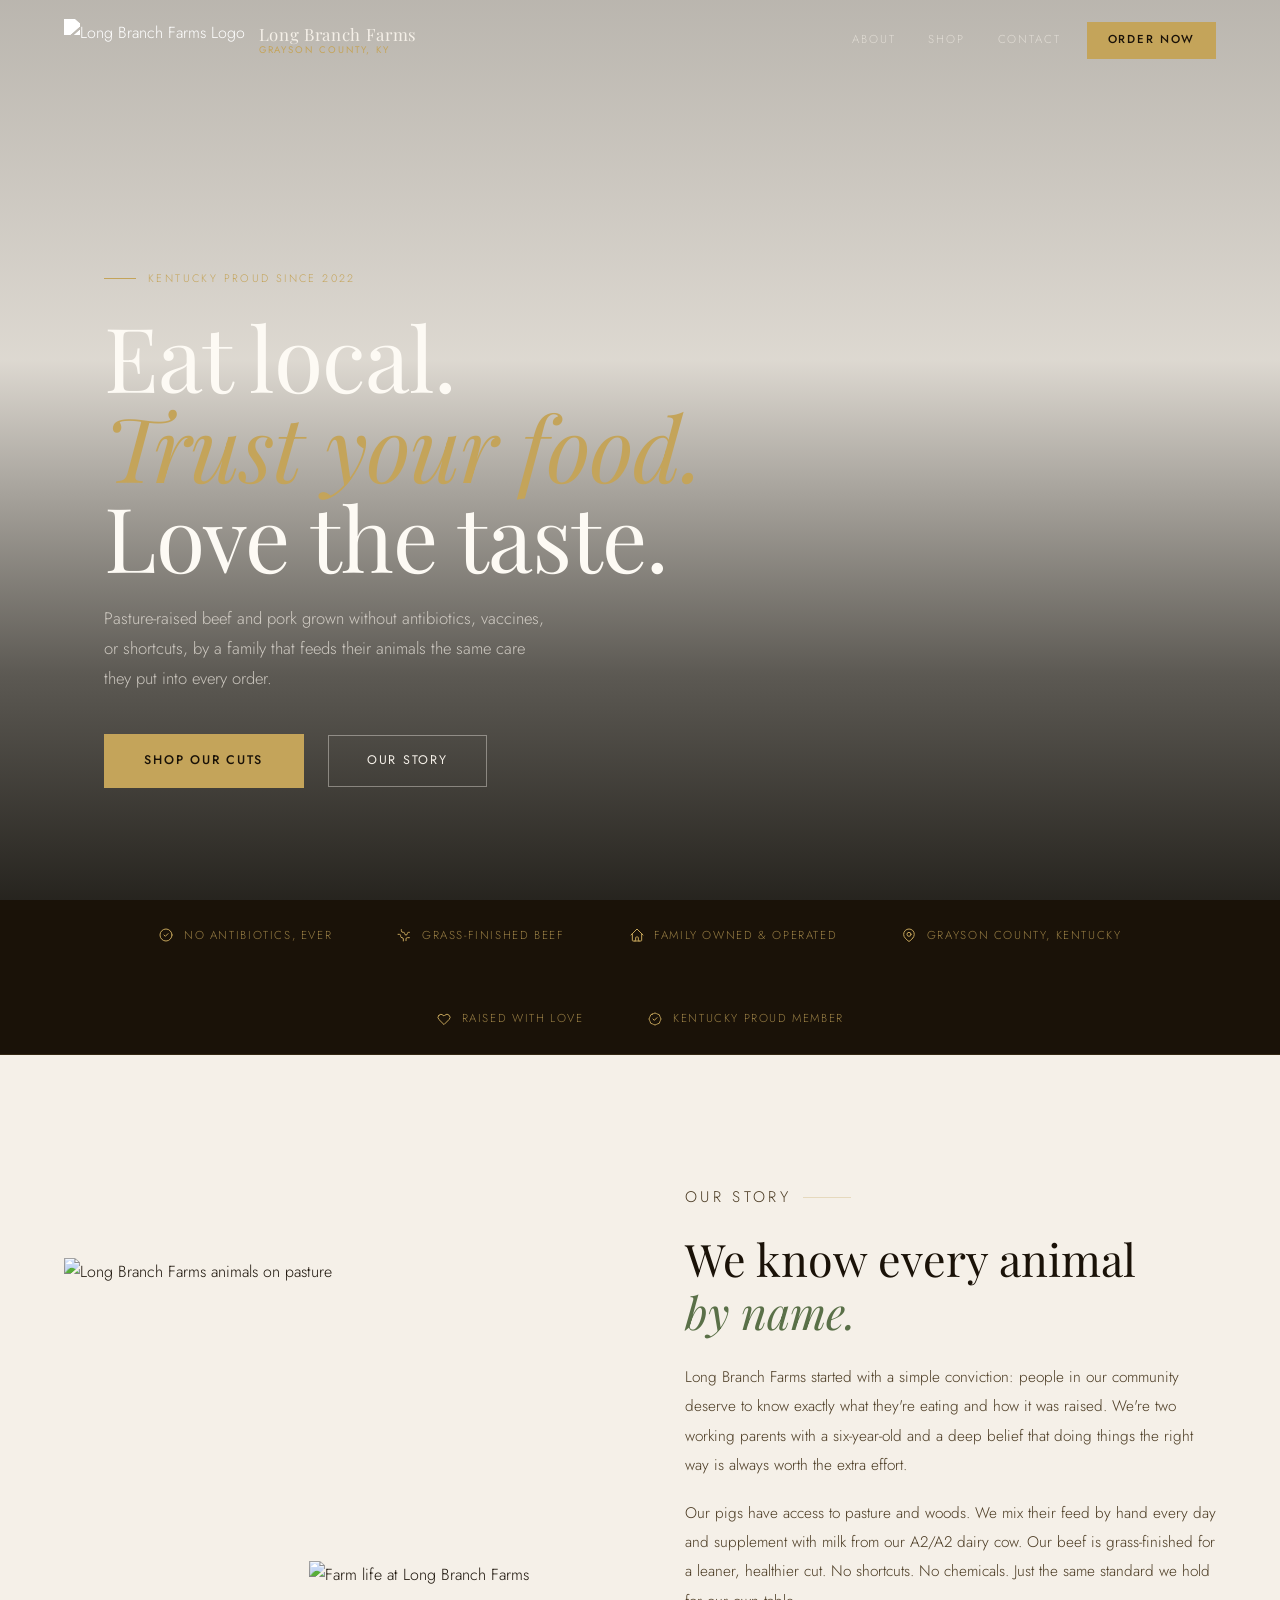
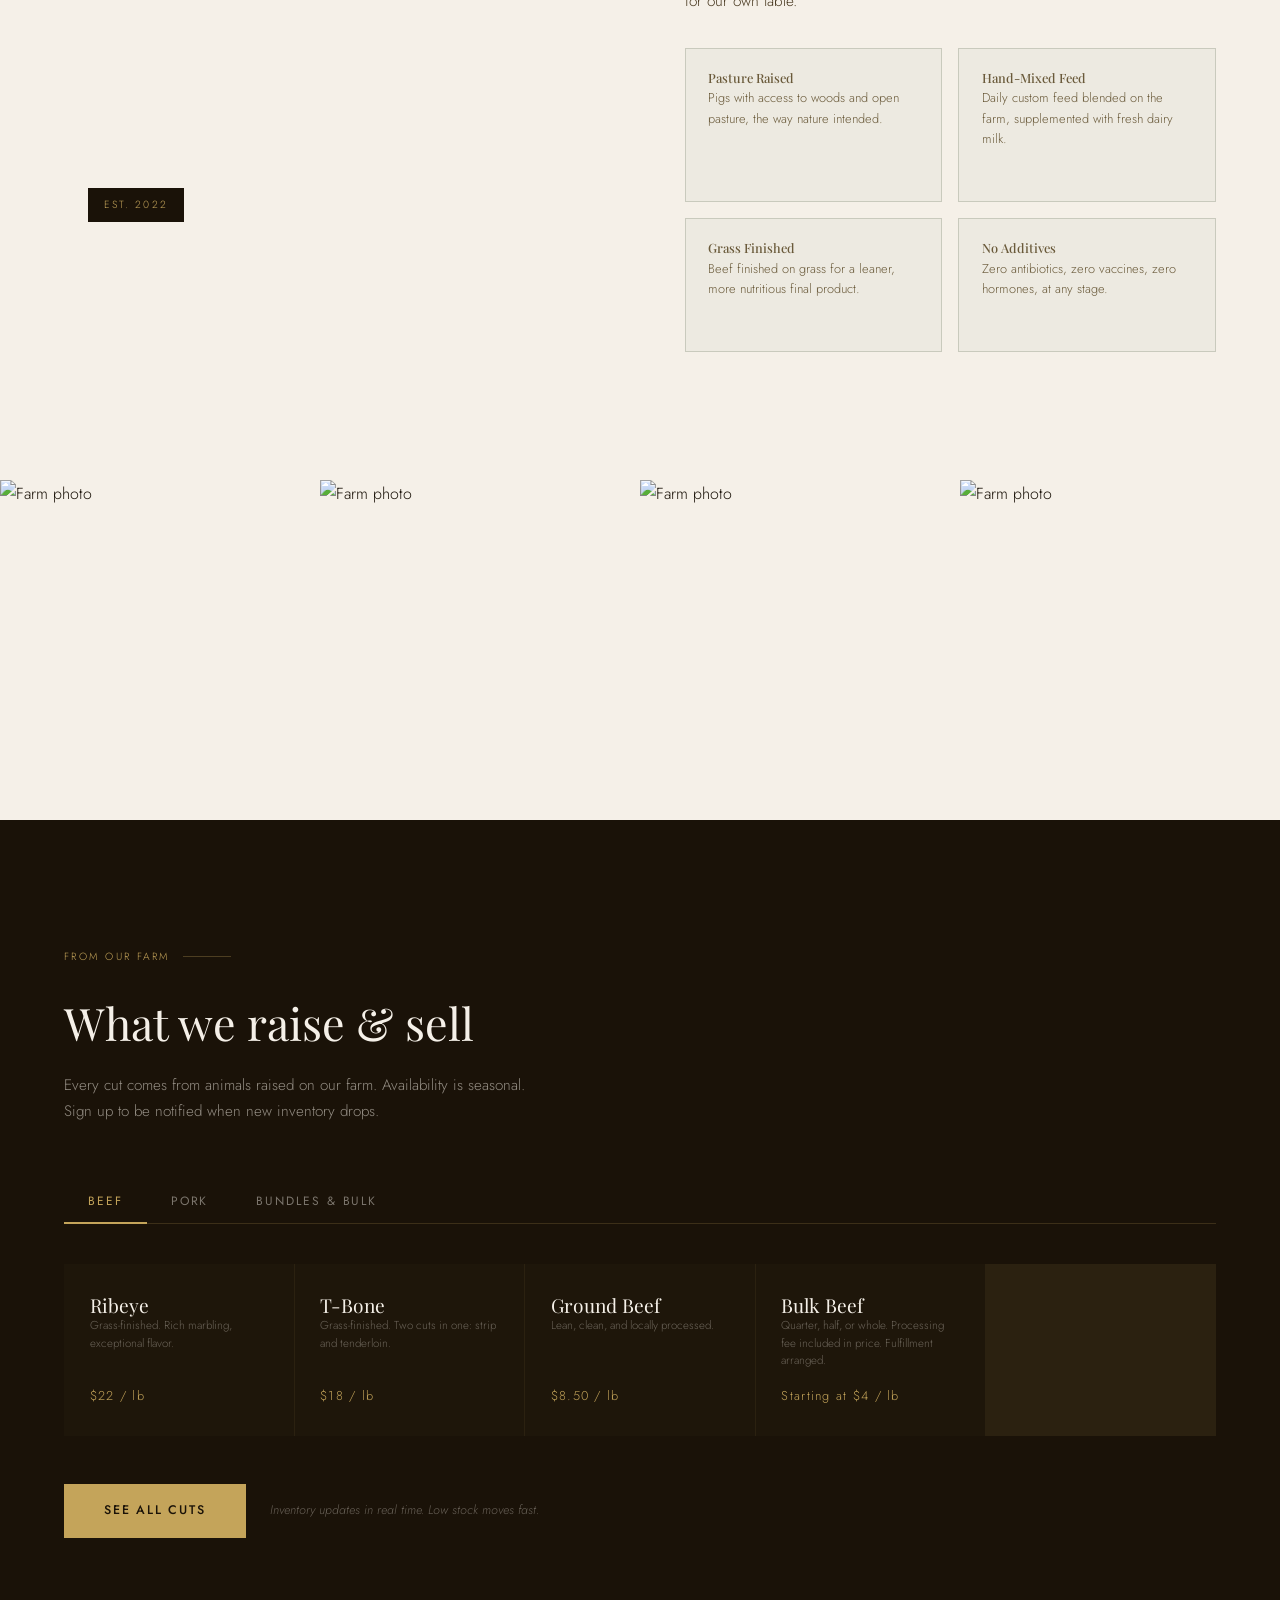
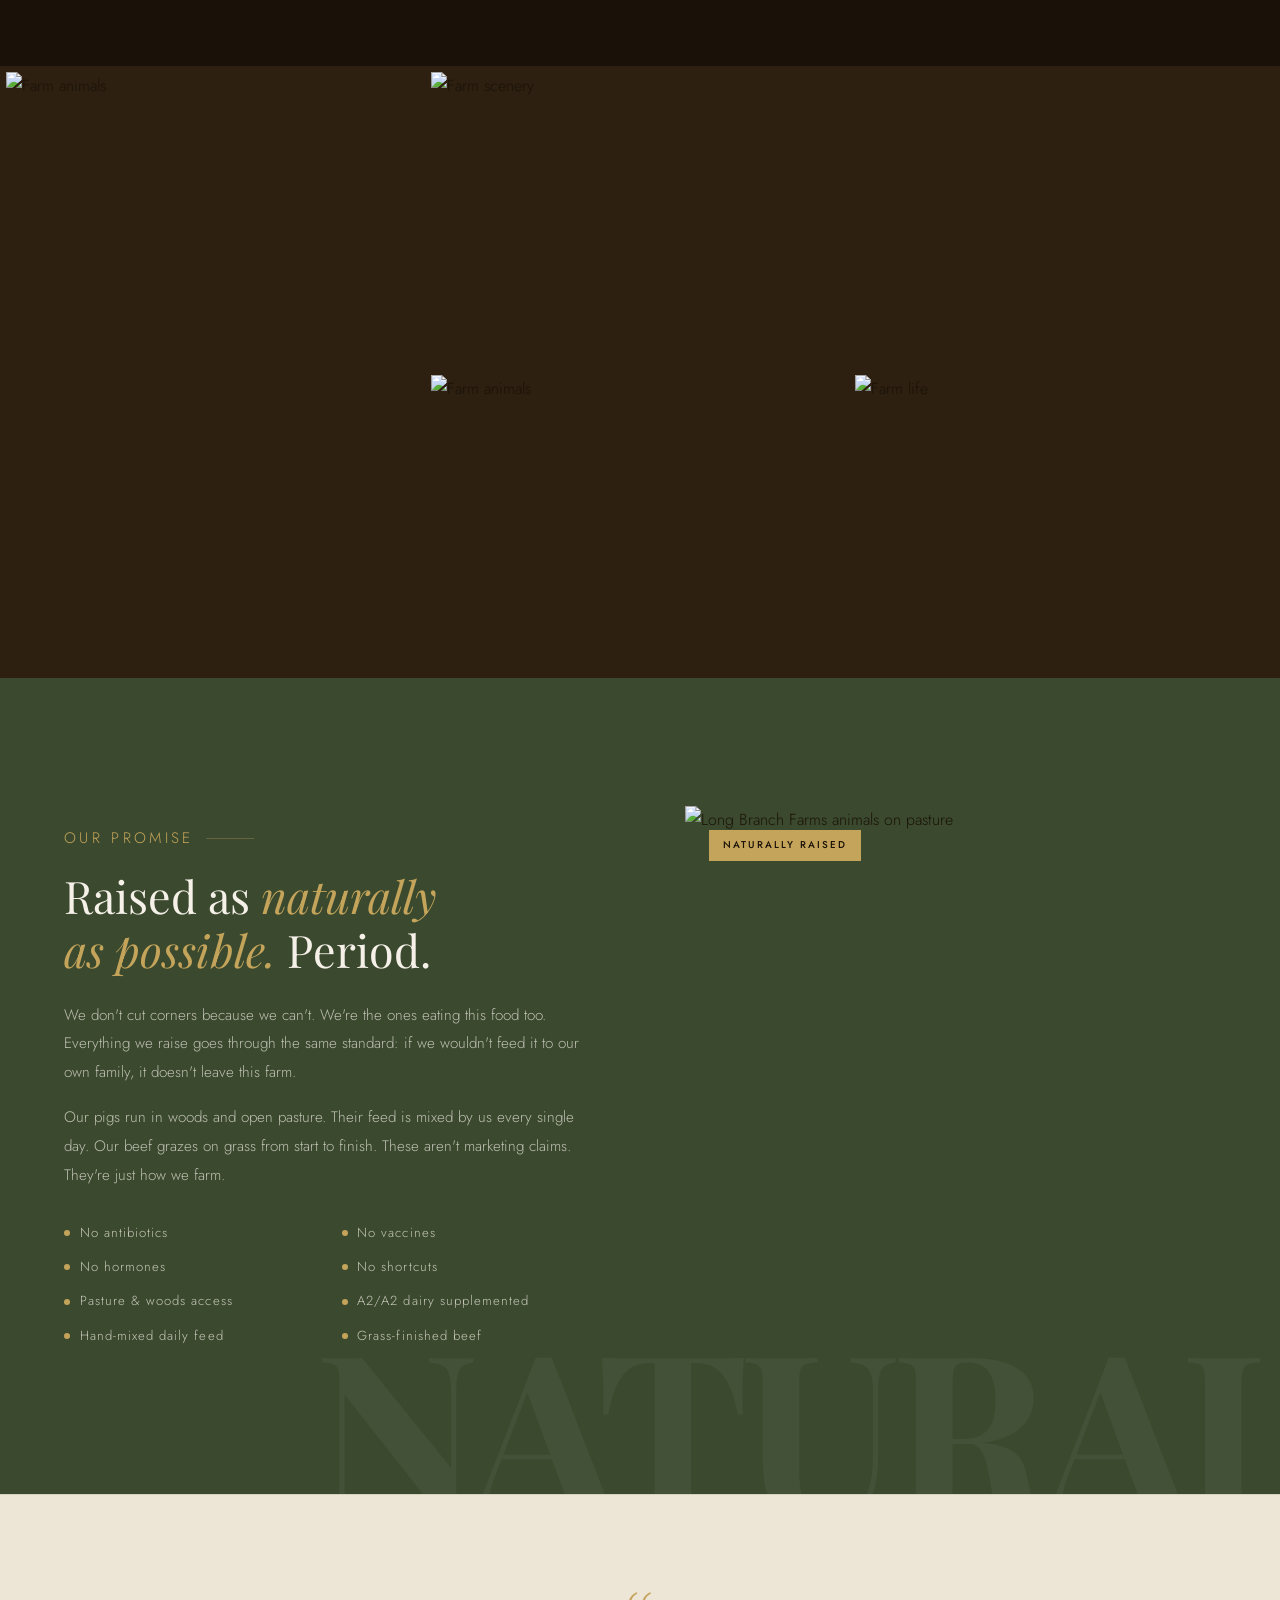
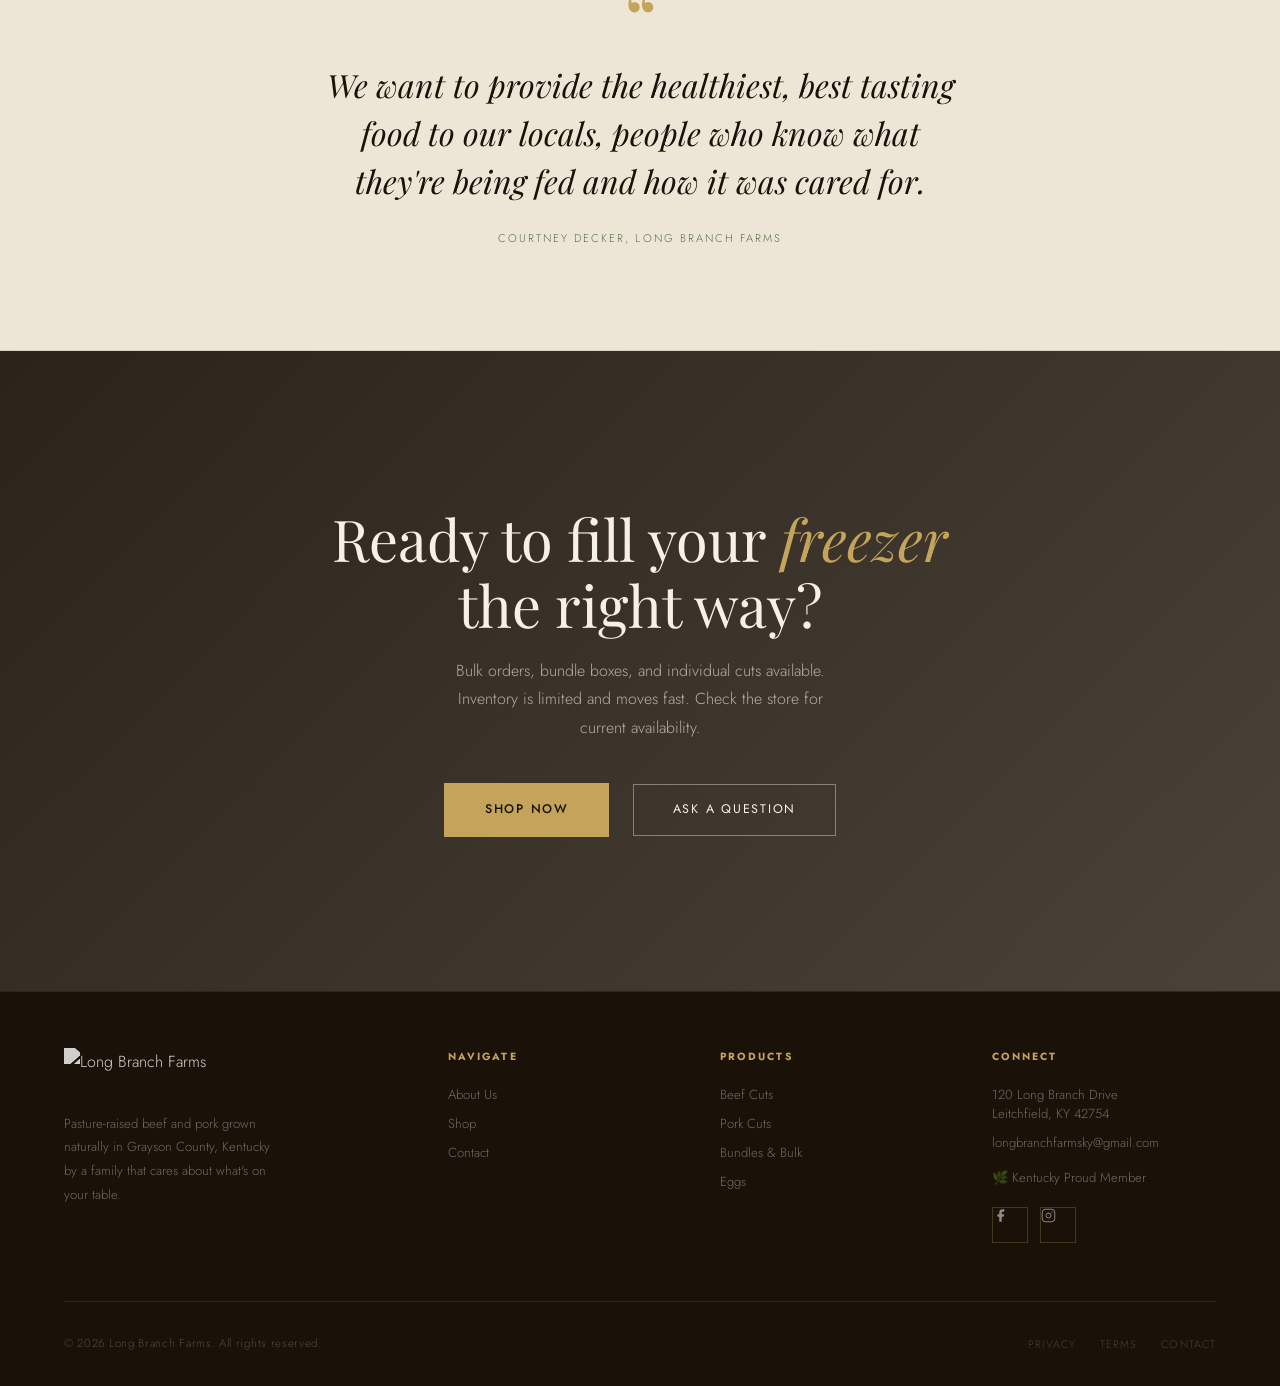
==== index.html @ de1577dc "Merge U3: mobile navigation drawer" ====
<!DOCTYPE html>
<html lang="en">
<head>
  <meta charset="UTF-8" />
  <meta name="viewport" content="width=device-width, initial-scale=1.0" />
  <meta name="description" content="Long Branch Farms: Pasture-raised beef and pork grown naturally in Grayson County, Kentucky. No antibiotics. No vaccines. Just real food from people who care." />
  <title>Long Branch Farms | Grayson County, KY</title>

  <link rel="preconnect" href="https://fonts.googleapis.com" />
  <link rel="preconnect" href="https://fonts.gstatic.com" crossorigin />
  <link href="https://fonts.googleapis.com/css2?family=Playfair+Display:ital,wght@0,400;0,500;0,700;1,400;1,500&family=Jost:wght@300;400;500&display=swap" rel="stylesheet" />

  <link rel="stylesheet" href="styles.css" />

  <link rel="canonical" href="https://www.longbranch-farms.com/" />
  <meta name="robots" content="index, follow, max-image-preview:large, max-snippet:-1" />
  <meta name="theme-color" content="#1a1208" />

  <!-- Icons -->
  <link rel="icon" href="/favicon.ico" sizes="any" />
  <link rel="icon" type="image/png" sizes="32x32" href="/favicon-32x32.png" />
  <link rel="icon" type="image/png" sizes="16x16" href="/favicon-16x16.png" />
  <link rel="apple-touch-icon" sizes="180x180" href="/apple-touch-icon.png" />
  <link rel="manifest" href="/site.webmanifest" />

  <!-- Open Graph -->
  <meta property="og:type" content="website" />
  <meta property="og:site_name" content="Long Branch Farms" />
  <meta property="og:locale" content="en_US" />
  <meta property="og:title" content="Long Branch Farms | Grayson County, KY" />
  <meta property="og:description" content="Long Branch Farms: Pasture-raised beef and pork grown naturally in Grayson County, Kentucky. No antibiotics. No vaccines. Just real food from people who care." />
  <meta property="og:url" content="https://www.longbranch-farms.com/" />
  <meta property="og:image" content="https://www.longbranch-farms.com/images/social-card.jpg" />
  <meta property="og:image:type" content="image/jpeg" />
  <meta property="og:image:width" content="1200" />
  <meta property="og:image:height" content="630" />
  <meta property="og:image:alt" content="The Long Branch Farms logo over cattle, pigs and sheep grazing on Kentucky pasture" />

  <!-- Twitter -->
  <meta name="twitter:card" content="summary_large_image" />
  <meta name="twitter:title" content="Long Branch Farms | Grayson County, KY" />
  <meta name="twitter:description" content="Long Branch Farms: Pasture-raised beef and pork grown naturally in Grayson County, Kentucky. No antibiotics. No vaccines. Just real food from people who care." />
  <meta name="twitter:image" content="https://www.longbranch-farms.com/images/social-card.jpg" />
  <meta name="twitter:image:alt" content="The Long Branch Farms logo over cattle, pigs and sheep grazing on Kentucky pasture" />

  <script type="application/ld+json">
  {
    "@context": "https://schema.org",
    "@type": ["LocalBusiness", "Farm"],
    "@id": "https://www.longbranch-farms.com/#business",
    "name": "Long Branch Farms",
    "description": "Pasture-raised beef and pork grown naturally in Grayson County, Kentucky. No antibiotics. No vaccines.",
    "url": "https://www.longbranch-farms.com/",
    "logo": "https://www.longbranch-farms.com/images/LBF-logo-transparent.png",
    "image": "https://www.longbranch-farms.com/images/social-card.jpg",
    "telephone": "+1-270-230-2339",
    "email": "longbranchfarmsky@gmail.com",
    "foundingDate": "2022",
    "numberOfEmployees": {
      "@type": "QuantitativeValue",
      "value": 2
    },
    "address": {
      "@type": "PostalAddress",
      "streetAddress": "120 Long Branch Drive",
      "addressLocality": "Leitchfield",
      "addressRegion": "KY",
      "postalCode": "42754",
      "addressCountry": "US"
    },
    "areaServed": "Western Central Kentucky",
    "sameAs": [
      "https://www.facebook.com/profile.php?id=61573708114780",
      "https://www.kyproud.com/members/long-branch-farms"
    ],
    "hasOfferCatalog": {
      "@type": "OfferCatalog",
      "name": "Long Branch Farms price list",
      "itemListElement": [
        {
          "@type": "OfferCatalog",
          "name": "Beef",
          "itemListElement": [
            {
              "@type": "Offer",
              "itemOffered": { "@type": "Product", "name": "Ribeye" },
              "priceCurrency": "USD",
              "priceSpecification": {
                "@type": "UnitPriceSpecification",
                "price": 22,
                "priceCurrency": "USD",
                "referenceQuantity": { "@type": "QuantitativeValue", "value": 1, "unitCode": "LBR", "unitText": "lb" }
              }
            },
            {
              "@type": "Offer",
              "itemOffered": { "@type": "Product", "name": "T-Bone" },
              "priceCurrency": "USD",
              "priceSpecification": {
                "@type": "UnitPriceSpecification",
                "price": 18,
                "priceCurrency": "USD",
                "referenceQuantity": { "@type": "QuantitativeValue", "value": 1, "unitCode": "LBR", "unitText": "lb" }
              }
            },
            {
              "@type": "Offer",
              "itemOffered": { "@type": "Product", "name": "Ground Beef" },
              "priceCurrency": "USD",
              "priceSpecification": {
                "@type": "UnitPriceSpecification",
                "price": 8.5,
                "priceCurrency": "USD",
                "referenceQuantity": { "@type": "QuantitativeValue", "value": 1, "unitCode": "LBR", "unitText": "lb" }
              }
            },
            {
              "@type": "Offer",
              "itemOffered": { "@type": "Product", "name": "Bulk Beef" },
              "priceCurrency": "USD",
              "priceSpecification": {
                "@type": "UnitPriceSpecification",
                "price": 4,
                "minPrice": 4,
                "priceCurrency": "USD",
                "referenceQuantity": { "@type": "QuantitativeValue", "value": 1, "unitCode": "LBR", "unitText": "lb" }
              }
            }
          ]
        },
        {
          "@type": "OfferCatalog",
          "name": "Pork",
          "itemListElement": [
            {
              "@type": "Offer",
              "itemOffered": { "@type": "Product", "name": "Bacon" },
              "priceCurrency": "USD",
              "priceSpecification": {
                "@type": "UnitPriceSpecification",
                "price": 8,
                "priceCurrency": "USD",
                "referenceQuantity": { "@type": "QuantitativeValue", "value": 1, "unitCode": "LBR", "unitText": "lb" }
              }
            },
            {
              "@type": "Offer",
              "itemOffered": { "@type": "Product", "name": "Boston Butt" },
              "priceCurrency": "USD",
              "priceSpecification": {
                "@type": "UnitPriceSpecification",
                "price": 8.5,
                "priceCurrency": "USD",
                "referenceQuantity": { "@type": "QuantitativeValue", "value": 1, "unitCode": "LBR", "unitText": "lb" }
              }
            },
            {
              "@type": "Offer",
              "itemOffered": { "@type": "Product", "name": "Pork Chops" },
              "priceCurrency": "USD",
              "priceSpecification": {
                "@type": "UnitPriceSpecification",
                "price": 8.5,
                "priceCurrency": "USD",
                "referenceQuantity": { "@type": "QuantitativeValue", "value": 1, "unitCode": "LBR", "unitText": "lb" }
              }
            },
            {
              "@type": "Offer",
              "itemOffered": { "@type": "Product", "name": "Breakfast Sausage" },
              "priceCurrency": "USD",
              "priceSpecification": {
                "@type": "UnitPriceSpecification",
                "price": 6,
                "priceCurrency": "USD",
                "referenceQuantity": { "@type": "QuantitativeValue", "value": 1, "unitCode": "LBR", "unitText": "lb" }
              }
            },
            {
              "@type": "Offer",
              "itemOffered": { "@type": "Product", "name": "Ribs" },
              "priceCurrency": "USD",
              "priceSpecification": {
                "@type": "UnitPriceSpecification",
                "price": 8,
                "priceCurrency": "USD",
                "referenceQuantity": { "@type": "QuantitativeValue", "value": 1, "unitCode": "LBR", "unitText": "lb" }
              }
            },
            {
              "@type": "Offer",
              "itemOffered": { "@type": "Product", "name": "Ham Steak" },
              "priceCurrency": "USD",
              "priceSpecification": {
                "@type": "UnitPriceSpecification",
                "price": 8,
                "priceCurrency": "USD",
                "referenceQuantity": { "@type": "QuantitativeValue", "value": 1, "unitCode": "LBR", "unitText": "lb" }
              }
            },
            {
              "@type": "Offer",
              "itemOffered": { "@type": "Product", "name": "Shoulder Steak" },
              "priceCurrency": "USD",
              "priceSpecification": {
                "@type": "UnitPriceSpecification",
                "price": 8,
                "priceCurrency": "USD",
                "referenceQuantity": { "@type": "QuantitativeValue", "value": 1, "unitCode": "LBR", "unitText": "lb" }
              }
            },
            {
              "@type": "Offer",
              "itemOffered": { "@type": "Product", "name": "Tenderloin" },
              "priceCurrency": "USD",
              "priceSpecification": {
                "@type": "UnitPriceSpecification",
                "price": 9,
                "priceCurrency": "USD",
                "referenceQuantity": { "@type": "QuantitativeValue", "value": 1, "unitCode": "LBR", "unitText": "lb" }
              }
            },
            {
              "@type": "Offer",
              "itemOffered": { "@type": "Product", "name": "Lard" },
              "priceCurrency": "USD",
              "priceSpecification": {
                "@type": "UnitPriceSpecification",
                "price": 3,
                "priceCurrency": "USD",
                "referenceQuantity": { "@type": "QuantitativeValue", "value": 1, "unitCode": "LBR", "unitText": "lb" }
              }
            }
          ]
        },
        {
          "@type": "OfferCatalog",
          "name": "Bundles and eggs",
          "itemListElement": [
            {
              "@type": "Offer",
              "itemOffered": { "@type": "Product", "name": "Bulk Pork" },
              "priceCurrency": "USD",
              "priceSpecification": {
                "@type": "UnitPriceSpecification",
                "price": 4,
                "priceCurrency": "USD",
                "referenceQuantity": { "@type": "QuantitativeValue", "value": 1, "unitCode": "LBR", "unitText": "lb" }
              }
            },
            {
              "@type": "Offer",
              "itemOffered": { "@type": "Product", "name": "Pork Bundle Box (10 lbs)" },
              "price": 80,
              "priceCurrency": "USD"
            },
            {
              "@type": "Offer",
              "itemOffered": { "@type": "Product", "name": "Breakfast Bundle Box" },
              "price": 35,
              "priceCurrency": "USD"
            },
            {
              "@type": "Offer",
              "itemOffered": { "@type": "Product", "name": "Eggs" },
              "priceCurrency": "USD",
              "priceSpecification": {
                "@type": "UnitPriceSpecification",
                "price": 3,
                "priceCurrency": "USD",
                "referenceQuantity": { "@type": "QuantitativeValue", "value": 1, "unitCode": "DZN", "unitText": "dozen" }
              }
            }
          ]
        }
      ]
    }
  }
  </script>
</head>

<body>


  <!-- Header -->
  <header id="site-header">
    <a href="#hero" class="logo-wrap">
      <img src="images/LBF-logo-transparent.png" alt="Long Branch Farms Logo" />
      <span class="logo-name">
        Long Branch Farms
        <small>Grayson County, KY</small>
      </span>
    </a>
    <nav>
      <a href="about.html">About</a>
      <a href="#products">Shop</a>
      <a href="contact.html">Contact</a>
      <a href="#products" class="nav-cta">Order Now</a>
    </nav>
    <button class="nav-toggle" id="navToggle" type="button" aria-label="Open menu" aria-expanded="false" aria-controls="navDrawer">
      <svg viewBox="0 0 24 24" aria-hidden="true" focusable="false"><path d="M4 7h16M4 12h16M4 17h16" stroke-linecap="round" stroke-linejoin="round"/></svg>
    </button>
    <div class="nav-backdrop" id="navBackdrop"></div>
    <div class="nav-drawer" id="navDrawer" role="dialog" aria-modal="true" aria-label="Site menu">
      <div class="nav-drawer-top">
        <span class="nav-drawer-label">
          Menu
          <small>Long Branch Farms</small>
        </span>
        <button class="nav-close" id="navClose" type="button" aria-label="Close menu">
          <svg viewBox="0 0 24 24" aria-hidden="true" focusable="false"><path d="M6 6l12 12M18 6L6 18" stroke-linecap="round" stroke-linejoin="round"/></svg>
        </button>
      </div>
      <nav class="nav-drawer-links" aria-label="Mobile">
        <a href="about.html">About</a>
        <a href="#products">Shop</a>
        <a href="contact.html">Contact</a>
        <a href="#products" class="nav-drawer-cta">Order Now</a>
      </nav>
      <p class="nav-drawer-note">Grayson County, Kentucky</p>
    </div>
  </header>

  <!-- Hero -->
  <section id="hero">
    <div class="hero-bg" id="heroBg"></div>
    <div class="hero-overlay"></div>
    <div class="hero-content">
      <p class="hero-eyebrow reveal">Kentucky Proud Since 2022</p>
      <h1 class="hero-headline reveal" style="transition-delay:.1s">
        Eat local.<br /><em>Trust your food.</em><br />Love the taste.
      </h1>
      <p class="hero-sub reveal" style="transition-delay:.2s">
        Pasture-raised beef and pork grown without antibiotics, vaccines, or shortcuts, by a family that feeds their animals the same care they put into every order.
      </p>
      <div class="hero-ctas reveal" style="transition-delay:.3s">
        <a href="#products" class="btn-primary">Shop Our Cuts</a>
        <a href="about.html" class="btn-ghost">Our Story</a>
      </div>
    </div>
  </section>

  <!-- Trust Badges -->
  <div class="badges">
    <div class="badges-inner">
      <span class="badge-item">
        <svg viewBox="0 0 24 24"><path d="M9 12l2 2 4-4m6 2a9 9 0 11-18 0 9 9 0 0118 0z" stroke-linecap="round" stroke-linejoin="round"/></svg>
        No Antibiotics, Ever
      </span>
      <span class="badge-item">
        <svg viewBox="0 0 24 24"><path d="M3.055 11H5a2 2 0 012 2v1a2 2 0 002 2 2 2 0 012 2v2.945M8 3.935V5.5A2.5 2.5 0 0010.5 8h.5a2 2 0 012 2 2 2 0 104 0 2 2 0 012-2h1.064M15 20.488V18a2 2 0 012-2h3.064" stroke-linecap="round" stroke-linejoin="round"/></svg>
        Grass-Finished Beef
      </span>
      <span class="badge-item">
        <svg viewBox="0 0 24 24"><path d="M3 12l2-2m0 0l7-7 7 7M5 10v10a1 1 0 001 1h3m10-11l2 2m-2-2v10a1 1 0 01-1 1h-3m-6 0a1 1 0 001-1v-4a1 1 0 011-1h2a1 1 0 011 1v4a1 1 0 001 1m-6 0h6" stroke-linecap="round" stroke-linejoin="round"/></svg>
        Family Owned &amp; Operated
      </span>
      <span class="badge-item">
        <svg viewBox="0 0 24 24"><path d="M17.657 16.657L13.414 20.9a1.998 1.998 0 01-2.827 0l-4.244-4.243a8 8 0 1111.314 0z" stroke-linecap="round" stroke-linejoin="round"/><path d="M15 11a3 3 0 11-6 0 3 3 0 016 0z" stroke-linecap="round" stroke-linejoin="round"/></svg>
        Grayson County, Kentucky
      </span>
      <span class="badge-item">
        <svg viewBox="0 0 24 24"><path d="M4.318 6.318a4.5 4.5 0 000 6.364L12 20.364l7.682-7.682a4.5 4.5 0 00-6.364-6.364L12 7.636l-1.318-1.318a4.5 4.5 0 00-6.364 0z" stroke-linecap="round" stroke-linejoin="round"/></svg>
        Raised with Love
      </span>
      <a href="https://www.kyproud.com/members/long-branch-farms" target="_blank" rel="noopener" class="badge-item" style="text-decoration:none;color:rgba(196,164,90,0.75);">
        <svg viewBox="0 0 24 24"><path d="M9 12l2 2 4-4M7.835 4.697a3.42 3.42 0 001.946-.806 3.42 3.42 0 014.438 0 3.42 3.42 0 001.946.806 3.42 3.42 0 013.138 3.138 3.42 3.42 0 00.806 1.946 3.42 3.42 0 010 4.438 3.42 3.42 0 00-.806 1.946 3.42 3.42 0 01-3.138 3.138 3.42 3.42 0 00-1.946.806 3.42 3.42 0 01-4.438 0 3.42 3.42 0 00-1.946-.806 3.42 3.42 0 01-3.138-3.138 3.42 3.42 0 00-.806-1.946 3.42 3.42 0 010-4.438 3.42 3.42 0 00.806-1.946 3.42 3.42 0 013.138-3.138z" stroke-linecap="round" stroke-linejoin="round"/></svg>
        Kentucky Proud Member
      </a>
    </div>
  </div>

  <!-- Story -->
  <section id="story">
    <div class="story-inner">
      <div class="story-images reveal">
        <img class="story-img-main"
          src="images/photo-3.jpeg"
          alt="Long Branch Farms animals on pasture" />
        <img class="story-img-accent"
          src="images/photo-7.jpeg"
          alt="Farm life at Long Branch Farms" />
        <span class="story-img-tag">Est. 2022</span>
      </div>
      <div class="story-text">
        <p class="section-label reveal">Our Story</p>
        <h2 class="reveal" style="transition-delay:.08s">
          We know every animal<br /><em>by name.</em>
        </h2>
        <p class="reveal" style="transition-delay:.12s">
          Long Branch Farms started with a simple conviction: people in our community deserve to know exactly what they're eating and how it was raised. We're two working parents with a six-year-old and a deep belief that doing things the right way is always worth the extra effort.
        </p>
        <p class="reveal" style="transition-delay:.16s">
          Our pigs have access to pasture and woods. We mix their feed by hand every day and supplement with milk from our A2/A2 dairy cow. Our beef is grass-finished for a leaner, healthier cut. No shortcuts. No chemicals. Just the same standard we hold for our own table.
        </p>
        <div class="pillars reveal" style="transition-delay:.2s">
          <div class="pillar">
            <p class="pillar-title">Pasture Raised</p>
            <p>Pigs with access to woods and open pasture, the way nature intended.</p>
          </div>
          <div class="pillar">
            <p class="pillar-title">Hand-Mixed Feed</p>
            <p>Daily custom feed blended on the farm, supplemented with fresh dairy milk.</p>
          </div>
          <div class="pillar">
            <p class="pillar-title">Grass Finished</p>
            <p>Beef finished on grass for a leaner, more nutritious final product.</p>
          </div>
          <div class="pillar">
            <p class="pillar-title">No Additives</p>
            <p>Zero antibiotics, zero vaccines, zero hormones, at any stage.</p>
          </div>
        </div>
      </div>
    </div>
  </section>

  <!-- Photo Strip -->
  <div class="photo-strip">
    <div class="photo-strip-item">
      <img src="images/photo-1.jpeg" alt="Farm photo" loading="lazy" />
    </div>
    <div class="photo-strip-item">
      <img src="images/photo-8.jpeg" alt="Farm photo" loading="lazy" />
    </div>
    <div class="photo-strip-item">
      <img src="images/photo-12.jpeg" alt="Farm photo" loading="lazy" />
    </div>
    <div class="photo-strip-item">
      <img src="images/photo-15.jpeg" alt="Farm photo" loading="lazy" />
    </div>
  </div>

  <!-- Products -->
  <section id="products">
    <div class="products-wrap">
      <p class="section-label reveal" style="color:var(--hay)">From Our Farm</p>
      <h2 class="products-heading reveal" style="transition-delay:.08s">What we raise &amp; sell</h2>
      <p class="products-sub reveal" style="transition-delay:.12s">
        Every cut comes from animals raised on our farm. Availability is seasonal. Sign up to be notified when new inventory drops.
      </p>

      <div class="product-tabs reveal" style="transition-delay:.16s">
        <button class="tab-btn active" data-tab="beef">Beef</button>
        <button class="tab-btn" data-tab="pork">Pork</button>
        <button class="tab-btn" data-tab="bundles">Bundles &amp; Bulk</button>
      </div>

      <div class="tab-panel active" id="tab-beef">
        <div class="product-card">
          <div>
            <p class="product-name">Ribeye</p>
            <p class="product-note">Grass-finished. Rich marbling, exceptional flavor.</p>
          </div>
          <p class="product-price">$22 / lb</p>
        </div>
        <div class="product-card">
          <div>
            <p class="product-name">T-Bone</p>
            <p class="product-note">Grass-finished. Two cuts in one: strip and tenderloin.</p>
          </div>
          <p class="product-price">$18 / lb</p>
        </div>
        <div class="product-card">
          <div>
            <p class="product-name">Ground Beef</p>
            <p class="product-note">Lean, clean, and locally processed.</p>
          </div>
          <p class="product-price">$8.50 / lb</p>
        </div>
        <div class="product-card">
          <div>
            <p class="product-name">Bulk Beef</p>
            <p class="product-note">Quarter, half, or whole. Processing fee included in price. Fulfillment arranged.</p>
          </div>
          <p class="product-price">Starting at $4 / lb</p>
        </div>
      </div>

      <div class="tab-panel" id="tab-pork">
        <div class="product-card">
          <div>
            <p class="product-name">Bacon</p>
            <p class="product-note">Pasture-raised, no nitrates or additives.</p>
          </div>
          <p class="product-price">$8 / lb</p>
        </div>
        <div class="product-card">
          <div>
            <p class="product-name">Boston Butt</p>
            <p class="product-note">Slow-cook ready. Exceptional for pulled pork.</p>
          </div>
          <p class="product-price">$8.50 / lb</p>
        </div>
        <div class="product-card">
          <div>
            <p class="product-name">Pork Chops</p>
            <p class="product-note">Thick cut, pasture-raised. Far better than grocery store.</p>
          </div>
          <p class="product-price">$8.50 / lb</p>
        </div>
        <div class="product-card">
          <div>
            <p class="product-name">Breakfast Sausage</p>
            <p class="product-note">House-seasoned, made from our own hogs.</p>
          </div>
          <p class="product-price">$6 / lb</p>
        </div>
        <div class="product-card">
          <div>
            <p class="product-name">Ribs</p>
            <p class="product-note">Fall-off-the-bone ready. Raised right here.</p>
          </div>
          <p class="product-price">$8 / lb</p>
        </div>
        <div class="product-card">
          <div>
            <p class="product-name">Ham Steak</p>
            <p class="product-note">Bone-in, rich flavor from naturally raised hogs.</p>
          </div>
          <p class="product-price">$8 / lb</p>
        </div>
        <div class="product-card">
          <div>
            <p class="product-name">Shoulder Steak</p>
            <p class="product-note">Versatile cut, great for grilling or braising.</p>
          </div>
          <p class="product-price">$8 / lb</p>
        </div>
        <div class="product-card">
          <div>
            <p class="product-name">Tenderloin</p>
            <p class="product-note">The most tender cut from our pasture-raised pork.</p>
          </div>
          <p class="product-price">$9 / lb</p>
        </div>
        <div class="product-card">
          <div>
            <p class="product-name">Lard</p>
            <p class="product-note">Rendered from pasture pork. Clean, flavorful cooking fat.</p>
          </div>
          <p class="product-price">$3 / lb</p>
        </div>
      </div>

      <div class="tab-panel" id="tab-bundles">
        <div class="product-card">
          <div>
            <p class="product-name">Bulk Pork</p>
            <p class="product-note">Whole hog. Processing fee included. Fulfillment arranged directly.</p>
          </div>
          <p class="product-price">$4 / lb</p>
        </div>
        <div class="product-card">
          <div>
            <p class="product-name">Pork Bundle Box</p>
            <p class="product-note">10 lbs of our best cuts. Delivery included.</p>
          </div>
          <p class="product-price">$80</p>
        </div>
        <div class="product-card">
          <div>
            <p class="product-name">Breakfast Bundle Box</p>
            <p class="product-note">Bacon, sausage, ham steak: everything for the best morning.</p>
          </div>
          <p class="product-price">$35</p>
        </div>
        <div class="product-card">
          <div>
            <p class="product-name">Eggs</p>
            <p class="product-note">Farm-fresh. Available seasonally.</p>
          </div>
          <p class="product-price">$3 / dozen</p>
        </div>
      </div>

      <div class="products-cta-row reveal">
        <a href="#products" class="btn-primary">See All Cuts</a>
        <p class="products-note">Inventory updates in real time. Low stock moves fast.</p>
      </div>
    </div>
  </section>

  <!-- Feature Photo Grid -->
  <div class="feature-grid">
    <div class="fg-item fg-item-tall">
      <img src="images/photo-2.jpeg" alt="Farm animals" loading="lazy" />
      <span class="fg-caption">Pasture Life</span>
    </div>
    <div class="fg-item fg-item-wide fg-item-sm">
      <img src="images/photo-9.jpeg" alt="Farm scenery" loading="lazy" />
      <span class="fg-caption">Long Branch Land</span>
    </div>
    <div class="fg-item fg-item-sm">
      <img src="images/photo-11.jpeg" alt="Farm animals" loading="lazy" />
      <span class="fg-caption">Raised Naturally</span>
    </div>
    <div class="fg-item fg-item-sm">
      <img src="images/photo-13.jpeg" alt="Farm life" loading="lazy" />
      <span class="fg-caption">Every Day</span>
    </div>
  </div>

  <!-- Promise Section -->
  <section id="promise">
    <div class="promise-inner">
      <div class="promise-text">
        <p class="section-label reveal" style="color:var(--hay)">Our Promise</p>
        <h2 class="reveal" style="transition-delay:.08s">
          Raised as <em>naturally<br />as possible.</em> Period.
        </h2>
        <p class="reveal" style="transition-delay:.12s">
          We don't cut corners because we can't. We're the ones eating this food too. Everything we raise goes through the same standard: if we wouldn't feed it to our own family, it doesn't leave this farm.
        </p>
        <p class="reveal" style="transition-delay:.16s">
          Our pigs run in woods and open pasture. Their feed is mixed by us every single day. Our beef grazes on grass from start to finish. These aren't marketing claims. They're just how we farm.
        </p>
        <ul class="promise-list reveal" style="transition-delay:.2s">
          <li>No antibiotics</li>
          <li>No vaccines</li>
          <li>No hormones</li>
          <li>No shortcuts</li>
          <li>Pasture &amp; woods access</li>
          <li>A2/A2 dairy supplemented</li>
          <li>Hand-mixed daily feed</li>
          <li>Grass-finished beef</li>
        </ul>
      </div>
      <div class="promise-image reveal" style="transition-delay:.1s">
        <img src="images/photo-5.jpeg" alt="Long Branch Farms animals on pasture" loading="lazy" />
        <span class="promise-image-tag">Naturally Raised</span>
      </div>
    </div>
  </section>

  <!-- Quote Band -->
  <div class="quote-band">
    <span class="quote-mark reveal">&ldquo;</span>
    <p class="quote-text reveal" style="transition-delay:.08s">
      We want to provide the healthiest, best tasting food to our locals, people who know what they're being fed and how it was cared for.
    </p>
    <p class="quote-attr reveal" style="transition-delay:.14s">Courtney Decker, Long Branch Farms</p>
  </div>

  <!-- CTA -->
  <section id="cta">
    <div class="cta-bg"></div>
    <div class="cta-overlay"></div>
    <div class="cta-content">
      <h2 class="reveal">Ready to fill your <em>freezer</em><br />the right way?</h2>
      <p class="reveal" style="transition-delay:.1s">Bulk orders, bundle boxes, and individual cuts available. Inventory is limited and moves fast. Check the store for current availability.</p>
      <div class="cta-btns reveal" style="transition-delay:.18s">
        <a href="#products" class="btn-primary">Shop Now</a>
        <a href="contact.html" class="btn-ghost">Ask a Question</a>
      </div>
    </div>
  </section>

  <!-- Footer -->
  <footer>
    <div class="footer-inner">
      <div class="footer-top">
        <div class="footer-brand">
          <img src="images/LBF-logo-transparent.png" alt="Long Branch Farms" />
          <p>Pasture-raised beef and pork grown naturally in Grayson County, Kentucky by a family that cares about what's on your table.</p>
        </div>
        <div class="footer-col">
          <h4>Navigate</h4>
          <a href="about.html">About Us</a>
          <a href="#products">Shop</a>
          <a href="contact.html">Contact</a>
        </div>
        <div class="footer-col">
          <h4>Products</h4>
          <a href="#products">Beef Cuts</a>
          <a href="#products">Pork Cuts</a>
          <a href="#products">Bundles &amp; Bulk</a>
          <a href="#products">Eggs</a>
        </div>
        <div class="footer-col">
          <h4>Connect</h4>
          <p>120 Long Branch Drive<br />Leitchfield, KY 42754</p>
          <a href="mailto:longbranchfarmsky@gmail.com">longbranchfarmsky@gmail.com</a>
          <a href="https://www.kyproud.com/members/long-branch-farms" target="_blank" rel="noopener" style="display:inline-flex;align-items:center;gap:0.4rem;margin-bottom:0.75rem;">
            🌿 Kentucky Proud Member
          </a>
          <div class="social-row">
            <a href="https://www.facebook.com/profile.php?id=61573708114780" target="_blank" rel="noopener" class="social-link" aria-label="Facebook">
              <svg viewBox="0 0 24 24" xmlns="http://www.w3.org/2000/svg"><path d="M18 2h-3a5 5 0 00-5 5v3H7v4h3v8h4v-8h3l1-4h-4V7a1 1 0 011-1h3z"/></svg>
            </a>
            <a href="#" class="social-link" aria-label="Instagram">
              <svg viewBox="0 0 24 24" xmlns="http://www.w3.org/2000/svg"><rect x="2" y="2" width="20" height="20" rx="5" ry="5" fill="none" stroke="rgba(245,240,232,0.55)" stroke-width="1.5"/><circle cx="12" cy="12" r="4" fill="none" stroke="rgba(245,240,232,0.55)" stroke-width="1.5"/><circle cx="17.5" cy="6.5" r="1" fill="rgba(245,240,232,0.55)"/></svg>
            </a>
          </div>
        </div>
      </div>
      <div class="footer-bottom">
        <p class="footer-copy">&copy; <span id="yr"></span> Long Branch Farms. All rights reserved.</p>
        <div class="footer-legal">
          <a href="#">Privacy</a>
          <a href="#">Terms</a>
          <a href="contact.html">Contact</a>
        </div>
      </div>
    </div>
  </footer>

  <script>
    // Year
    document.getElementById('yr').textContent = new Date().getFullYear();

    // Sticky header
    const hdr = document.getElementById('site-header');
    window.addEventListener('scroll', () => {
      hdr.classList.toggle('scrolled', window.scrollY > 60);
    }, { passive: true });

    // Mobile nav drawer
    const navToggle = document.getElementById('navToggle');
    const navDrawer = document.getElementById('navDrawer');
    const navClose = document.getElementById('navClose');
    const navBackdrop = document.getElementById('navBackdrop');
    let navReturnFocus = null;
    let navScrollY = 0;

    const navIsOpen = () => hdr.classList.contains('nav-open');
    const navFocusables = () => navDrawer.querySelectorAll('a[href], button');

    // Hide the page behind the drawer from keyboard and screen readers.
    function navSetRestInert(on) {
      const supportsInert = 'inert' in HTMLElement.prototype;
      Array.prototype.forEach.call(document.body.children, el => {
        if (el === hdr || el.tagName === 'SCRIPT') return;
        if (supportsInert) el.inert = on;
        else if (on) el.setAttribute('aria-hidden', 'true');
        else el.removeAttribute('aria-hidden');
      });
    }

    function openNav() {
      navReturnFocus = document.activeElement;
      navScrollY = window.scrollY;
      hdr.classList.add('nav-open');
      navToggle.setAttribute('aria-expanded', 'true');
      navToggle.setAttribute('aria-label', 'Close menu');
      document.body.style.top = (-navScrollY) + 'px';
      document.body.classList.add('nav-lock');
      navSetRestInert(true);
      const f = navFocusables();
      if (f.length) f[0].focus();
    }

    function closeNav(restoreFocus) {
      if (!navIsOpen()) return;
      hdr.classList.remove('nav-open');
      navToggle.setAttribute('aria-expanded', 'false');
      navToggle.setAttribute('aria-label', 'Open menu');
      navSetRestInert(false);
      document.body.classList.remove('nav-lock');
      document.body.style.top = '';
      // Jump, never glide, back to where the page was before the lock.
      const root = document.documentElement;
      const prevBehavior = root.style.scrollBehavior;
      root.style.scrollBehavior = 'auto';
      window.scrollTo(0, navScrollY);
      root.style.scrollBehavior = prevBehavior;
      if (restoreFocus !== false) (navReturnFocus || navToggle).focus();
      navReturnFocus = null;
    }

    navToggle.addEventListener('click', () => { navIsOpen() ? closeNav() : openNav(); });
    navClose.addEventListener('click', () => closeNav());
    navBackdrop.addEventListener('click', () => closeNav());
    navDrawer.querySelectorAll('a').forEach(a => a.addEventListener('click', () => closeNav(false)));

    document.addEventListener('keydown', e => {
      if (!navIsOpen()) return;
      if (e.key === 'Escape') { e.preventDefault(); closeNav(); return; }
      if (e.key !== 'Tab') return;
      const f = navFocusables();
      if (!f.length) return;
      const first = f[0], last = f[f.length - 1];
      if (e.shiftKey && document.activeElement === first) { e.preventDefault(); last.focus(); }
      else if (!e.shiftKey && document.activeElement === last) { e.preventDefault(); first.focus(); }
    });

    // Drop back to the desktop nav if the viewport grows past the drawer breakpoint
    const navMq = window.matchMedia('not all and (max-width: 660px)');
    const navMqChange = e => { if (e.matches) closeNav(false); };
    if (navMq.addEventListener) navMq.addEventListener('change', navMqChange);
    else if (navMq.addListener) navMq.addListener(navMqChange);

    // Hero bg subtle zoom on load
    const bg = document.getElementById('heroBg');
    window.addEventListener('load', () => { bg.classList.add('loaded'); });

    // Scroll reveal
    const io = new IntersectionObserver(entries => {
      entries.forEach(e => {
        if (e.isIntersecting) { e.target.classList.add('in'); io.unobserve(e.target); }
      });
    }, { threshold: 0.1 });
    document.querySelectorAll('.reveal').forEach(el => io.observe(el));

    // Product tabs
    document.querySelectorAll('.tab-btn').forEach(btn => {
      btn.addEventListener('click', () => {
        document.querySelectorAll('.tab-btn').forEach(b => b.classList.remove('active'));
        document.querySelectorAll('.tab-panel').forEach(p => p.classList.remove('active'));
        btn.classList.add('active');
        document.getElementById('tab-' + btn.dataset.tab).classList.add('active');
      });
    });
  </script>

</body>
</html>
---- styles.css ----
*, *::before, *::after { box-sizing: border-box; margin: 0; padding: 0; }

    :root {
      --soil:       #1a1208;
      --bark:       #2e2010;
      --moss:       #3b4a2f;
      --moss-lt:    #5a7048;
      --hay:        #c4a45a;
      --hay-lt:     #dfc07a;
      --cream:      #f5f0e8;
      --cream-dk:   #ede5d5;
      --white:      #fdfaf4;
      --ink-fade:   rgba(26,18,8,0.55);

      --serif:  'Playfair Display', Georgia, serif;
      --sans:   'Jost', system-ui, sans-serif;

      --ease:   cubic-bezier(0.4, 0, 0.2, 1);
      --dur:    0.4s;

      --max-w:  1200px;
      --side:   clamp(1.25rem, 5vw, 4rem);
    }

    html { scroll-behavior: smooth; font-size: 16px; -webkit-font-smoothing: antialiased; }

    body {
      background: var(--cream);
      color: var(--soil);
      font-family: var(--sans);
      font-weight: 300;
      line-height: 1.7;
      overflow-x: hidden;
    }

    ::selection { background: var(--hay); color: var(--soil); }

    /* ── REVEAL ────────────────────────────────────────────────── */
    .reveal {
      opacity: 0;
      transform: translateY(28px);
      transition: opacity 0.75s var(--ease), transform 0.75s var(--ease);
    }
    .reveal.in { opacity: 1; transform: none; }

    /* ── HEADER ────────────────────────────────────────────────── */
    header {
      position: fixed;
      top: 0; left: 0; right: 0;
      z-index: 500;
      padding: 1.2rem var(--side);
      display: flex;
      align-items: center;
      justify-content: space-between;
      transition: background var(--dur) var(--ease), border-color var(--dur) var(--ease);
      border-bottom: 1px solid transparent;
    }
    header.scrolled {
      background: rgba(26, 18, 8, 0.94);
      backdrop-filter: blur(14px);
      -webkit-backdrop-filter: blur(14px);
      border-bottom-color: rgba(196,164,90,0.2);
    }

    .logo-wrap {
      display: flex;
      align-items: center;
      gap: 0.85rem;
      text-decoration: none;
    }
    .logo-wrap img {
      height: 42px;
      width: auto;
      filter: brightness(0) invert(1);
    }
    .logo-name {
      font-family: var(--serif);
      font-weight: 400;
      font-size: 1.05rem;
      color: var(--cream);
      letter-spacing: 0.04em;
      line-height: 1.2;
    }
    .logo-name small {
      display: block;
      font-family: var(--sans);
      font-size: 0.6rem;
      letter-spacing: 0.2em;
      text-transform: uppercase;
      color: var(--hay);
      font-weight: 400;
    }

    nav { display: flex; align-items: center; gap: 0.25rem; }
    nav a {
      font-size: 0.72rem;
      letter-spacing: 0.16em;
      text-transform: uppercase;
      text-decoration: none;
      color: rgba(245,240,232,0.65);
      padding: 0.4rem 0.9rem;
      transition: color var(--dur) var(--ease);
    }
    nav a:hover { color: var(--hay); }
    nav .nav-cta {
      background: var(--hay);
      color: var(--soil);
      font-weight: 500;
      padding: 0.55rem 1.3rem;
      margin-left: 0.5rem;
      transition: background var(--dur) var(--ease), color var(--dur) var(--ease);
    }
    nav .nav-cta:hover { background: var(--hay-lt); color: var(--soil); }

    /* ── MOBILE NAV ────────────────────────────────────────────── */
    .nav-toggle {
      display: none;
      align-items: center;
      justify-content: center;
      width: 44px;
      height: 44px;
      margin-right: -0.6rem;
      padding: 0;
      background: none;
      border: 0;
      color: var(--cream);
      cursor: pointer;
      -webkit-tap-highlight-color: transparent;
      transition: color var(--dur) var(--ease);
    }
    .nav-toggle:hover { color: var(--hay); }
    .nav-toggle svg,
    .nav-close svg {
      width: 24px; height: 24px;
      stroke: currentColor;
      fill: none;
      stroke-width: 1.5;
      flex-shrink: 0;
    }

    .nav-backdrop {
      display: none;
      position: absolute;
      top: 0; left: 0; right: 0;
      height: 100vh;
      height: 100svh;
      background: var(--soil);
      opacity: 0;
      visibility: hidden;
      transition: opacity var(--dur) var(--ease), visibility 0s var(--dur);
    }

    .nav-drawer {
      display: none;
      flex-direction: column;
      position: absolute;
      top: 0; right: 0;
      width: min(20rem, 84vw);
      height: 100vh;
      height: 100svh;
      padding: 1.2rem var(--side) 2rem;
      background: var(--soil);
      border-left: 1px solid rgba(196,164,90,0.2);
      overflow-y: auto;
      transform: translateX(100%);
      visibility: hidden;
      transition: transform var(--dur) var(--ease), visibility 0s var(--dur);
    }

    /* Open: visibility flips immediately so focus can move in; closing waits out the slide. */
    header.nav-open .nav-backdrop {
      opacity: 0.6;
      visibility: visible;
      transition: opacity var(--dur) var(--ease), visibility 0s;
    }
    header.nav-open .nav-drawer {
      transform: none;
      visibility: visible;
      transition: transform var(--dur) var(--ease), visibility 0s;
    }

    .nav-drawer-top {
      display: flex;
      align-items: center;
      justify-content: space-between;
      gap: 1rem;
      min-height: 42px;
      padding-bottom: 1.1rem;
      border-bottom: 1px solid rgba(196,164,90,0.2);
    }
    .nav-drawer-label {
      font-family: var(--serif);
      font-size: 1.05rem;
      letter-spacing: 0.04em;
      color: var(--cream);
      line-height: 1.2;
    }
    .nav-drawer-label small {
      display: block;
      font-family: var(--sans);
      font-size: 0.6rem;
      letter-spacing: 0.2em;
      text-transform: uppercase;
      color: var(--hay);
      font-weight: 400;
    }
    .nav-close {
      width: 44px;
      height: 44px;
      display: inline-flex;
      align-items: center;
      justify-content: center;
      margin-right: -0.6rem;
      padding: 0;
      background: none;
      border: 0;
      color: var(--cream);
      cursor: pointer;
      -webkit-tap-highlight-color: transparent;
      transition: color var(--dur) var(--ease);
    }
    .nav-close:hover { color: var(--hay); }

    .nav-drawer-links {
      display: flex;
      flex-direction: column;
      align-items: stretch;
      gap: 0;
    }
    .nav-drawer-links a {
      display: flex;
      align-items: center;
      min-height: 44px;
      padding: 0.85rem 0;
      font-family: var(--sans);
      font-size: 0.78rem;
      font-weight: 400;
      letter-spacing: 0.16em;
      text-transform: uppercase;
      text-decoration: none;
      color: rgba(245,240,232,0.65);
      border-bottom: 1px solid rgba(245,240,232,0.08);
      transition: color var(--dur) var(--ease), background var(--dur) var(--ease);
    }
    .nav-drawer-links a:hover { color: var(--hay); }
    .nav-drawer-links .nav-drawer-cta {
      justify-content: center;
      margin-top: 1.6rem;
      padding: 0.95rem 1.3rem;
      background: var(--hay);
      color: var(--soil);
      font-weight: 500;
      border-bottom: 0;
    }
    .nav-drawer-links .nav-drawer-cta:hover { background: var(--hay-lt); color: var(--soil); }

    .nav-drawer-note {
      margin-top: auto;
      padding-top: 2rem;
      font-size: 0.6rem;
      letter-spacing: 0.2em;
      text-transform: uppercase;
      color: rgba(245,240,232,0.3);
    }

    body.nav-lock {
      position: fixed;
      left: 0;
      right: 0;
      width: 100%;
      overflow: hidden;
    }

    /* ── HERO ──────────────────────────────────────────────────── */
    #hero {
      position: relative;
      min-height: 100svh;
      display: grid;
      place-items: end;
      overflow: hidden;
    }
    .hero-bg {
      position: absolute;
      inset: 0;
      background-image: url('images/photo-24-background.jpeg');
      background-size: cover;
      background-position: center 30%;
      transform: scale(1.04);
      transition: transform 8s ease-out;
    }
    .hero-bg.loaded { transform: scale(1); }
    .hero-overlay {
      position: absolute;
      inset: 0;
      background: linear-gradient(
        to bottom,
        rgba(10,8,3,0.25) 0%,
        rgba(10,8,3,0.1) 40%,
        rgba(10,8,3,0.65) 75%,
        rgba(10,8,3,0.88) 100%
      );
    }

    .hero-content {
      position: relative;
      z-index: 2;
      width: 100%;
      max-width: var(--max-w);
      margin: 0 auto;
      padding: 0 var(--side) 7rem;
    }

    .hero-eyebrow {
      display: inline-flex;
      align-items: center;
      gap: 0.75rem;
      font-size: 0.68rem;
      letter-spacing: 0.22em;
      text-transform: uppercase;
      color: var(--hay);
      margin-bottom: 1.5rem;
    }
    .hero-eyebrow::before {
      content: '';
      display: block;
      width: 2rem;
      height: 1px;
      background: var(--hay);
    }

    .hero-headline {
      font-family: var(--serif);
      font-weight: 400;
      font-size: clamp(3rem, 7vw, 6.5rem);
      line-height: 1.0;
      color: var(--white);
      letter-spacing: -0.01em;
      margin-bottom: 1.5rem;
      max-width: 14ch;
    }
    .hero-headline em {
      font-style: italic;
      color: var(--hay);
    }

    .hero-sub {
      font-size: clamp(0.9rem, 1.3vw, 1.05rem);
      color: rgba(245,240,232,0.72);
      max-width: 44ch;
      line-height: 1.8;
      margin-bottom: 2.5rem;
    }

    .hero-ctas {
      display: flex;
      align-items: center;
      gap: 1.5rem;
      flex-wrap: wrap;
    }

    .btn-primary {
      display: inline-block;
      padding: 0.9rem 2.4rem;
      background: var(--hay);
      color: var(--soil);
      font-family: var(--sans);
      font-weight: 500;
      font-size: 0.78rem;
      letter-spacing: 0.14em;
      text-transform: uppercase;
      text-decoration: none;
      border: 2px solid var(--hay);
      transition: background var(--dur) var(--ease), color var(--dur) var(--ease);
    }
    .btn-primary:hover { background: transparent; color: var(--hay); }

    .btn-ghost {
      display: inline-block;
      padding: 0.9rem 2.4rem;
      background: transparent;
      color: var(--cream);
      font-family: var(--sans);
      font-weight: 400;
      font-size: 0.78rem;
      letter-spacing: 0.14em;
      text-transform: uppercase;
      text-decoration: none;
      border: 1px solid rgba(245,240,232,0.4);
      transition: border-color var(--dur) var(--ease), color var(--dur) var(--ease);
    }
    .btn-ghost:hover { border-color: var(--hay); color: var(--hay); }

    /* ── BADGE ROW ─────────────────────────────────────────────── */
    .badges {
      background: var(--soil);
      padding: 1.6rem var(--side);
      border-bottom: 1px solid rgba(196,164,90,0.15);
    }
    .badges-inner {
      max-width: var(--max-w);
      margin: 0 auto;
      display: flex;
      align-items: center;
      justify-content: center;
      gap: clamp(2rem, 5vw, 5rem);
      flex-wrap: wrap;
    }
    .badge-item {
      display: flex;
      align-items: center;
      gap: 0.6rem;
      font-size: 0.72rem;
      letter-spacing: 0.14em;
      text-transform: uppercase;
      color: rgba(196,164,90,0.75);
      white-space: nowrap;
    }
    .badge-item svg {
      width: 16px; height: 16px;
      stroke: var(--hay);
      fill: none;
      stroke-width: 1.5;
      flex-shrink: 0;
    }

    /* ── SECTION COMMON ────────────────────────────────────────── */
    .section-label {
      font-size: 0.65rem;
      letter-spacing: 0.22em;
      text-transform: uppercase;
      color: var(--hay);
      display: flex;
      align-items: center;
      gap: 0.75rem;
      margin-bottom: 1.2rem;
    }
    .section-label::after {
      content: '';
      flex: 1;
      height: 1px;
      background: var(--hay);
      opacity: 0.3;
      max-width: 3rem;
    }

    /* ── STORY ─────────────────────────────────────────────────── */
    #story {
      padding: clamp(5rem, 10vw, 9rem) var(--side);
      background: var(--cream);
    }
    .story-inner {
      max-width: var(--max-w);
      margin: 0 auto;
      display: grid;
      grid-template-columns: 1fr 1fr;
      gap: clamp(3rem, 7vw, 7rem);
      align-items: center;
    }
    .story-images {
      position: relative;
      height: clamp(420px, 55vw, 620px);
    }
    .story-img-main {
      position: absolute;
      top: 0; left: 0;
      width: 75%;
      height: 82%;
      object-fit: cover;
      object-position: center;
    }
    .story-img-accent {
      position: absolute;
      bottom: 0; right: 0;
      width: 55%;
      height: 52%;
      object-fit: cover;
      object-position: center;
      border: 6px solid var(--cream);
    }
    .story-img-tag {
      position: absolute;
      bottom: 3.5rem;
      left: 1.5rem;
      background: var(--soil);
      color: var(--hay);
      font-size: 0.65rem;
      letter-spacing: 0.2em;
      text-transform: uppercase;
      padding: 0.5rem 1rem;
    }

    .story-text h2 {
      font-family: var(--serif);
      font-weight: 400;
      font-size: clamp(2rem, 3.5vw, 3rem);
      line-height: 1.2;
      color: var(--soil);
      margin-bottom: 1.5rem;
    }
    .story-text h2 em { font-style: italic; color: var(--moss-lt); }
    .story-text p {
      font-size: clamp(0.9rem, 1.2vw, 1rem);
      color: #4a3a22;
      line-height: 1.9;
      margin-bottom: 1.2rem;
    }
    .story-text p:last-of-type { margin-bottom: 2rem; }

    .pillars {
      display: grid;
      grid-template-columns: 1fr 1fr;
      gap: 1rem;
      margin-top: 2rem;
    }
    .pillar {
      padding: 1.2rem 1.4rem;
      border: 1px solid rgba(59,74,47,0.2);
      background: rgba(59,74,47,0.04);
    }
    .pillar-title {
      font-family: var(--serif);
      font-size: 1rem;
      font-weight: 500;
      color: var(--moss);
      margin-bottom: 0.3rem;
    }
    .pillar p {
      font-size: 0.8rem;
      color: #6a5a3a;
      line-height: 1.6;
      margin-bottom: 0;
    }

    /* ── PHOTO STRIP ───────────────────────────────────────────── */
    .photo-strip {
      display: grid;
      grid-template-columns: repeat(4, 1fr);
      height: clamp(200px, 28vw, 340px);
      overflow: hidden;
    }
    .photo-strip-item {
      overflow: hidden;
      position: relative;
    }
    .photo-strip-item img {
      width: 100%;
      height: 100%;
      object-fit: cover;
      transition: transform 0.7s var(--ease);
      display: block;
    }
    .photo-strip-item:hover img { transform: scale(1.06); }

    /* ── PRODUCTS ──────────────────────────────────────────────── */
    #products {
      padding: clamp(5rem, 10vw, 9rem) var(--side);
      background: var(--soil);
    }
    #products .section-label { color: var(--hay); }

    .products-heading {
      font-family: var(--serif);
      font-weight: 400;
      font-size: clamp(2rem, 3.5vw, 3rem);
      color: var(--cream);
      margin-bottom: 0.75rem;
      max-width: var(--max-w);
    }
    .products-sub {
      font-size: 0.95rem;
      color: rgba(245,240,232,0.55);
      max-width: 52ch;
      margin-bottom: 3.5rem;
    }

    .products-wrap { max-width: var(--max-w); margin: 0 auto; }

    .product-tabs {
      display: flex;
      gap: 0;
      margin-bottom: 2.5rem;
      border-bottom: 1px solid rgba(196,164,90,0.2);
    }
    .tab-btn {
      font-family: var(--sans);
      font-size: 0.75rem;
      letter-spacing: 0.16em;
      text-transform: uppercase;
      color: rgba(245,240,232,0.45);
      background: none;
      border: none;
      padding: 0.75rem 1.5rem;
      cursor: pointer;
      border-bottom: 2px solid transparent;
      margin-bottom: -1px;
      transition: color var(--dur) var(--ease), border-color var(--dur) var(--ease);
    }
    .tab-btn.active, .tab-btn:hover {
      color: var(--hay);
      border-bottom-color: var(--hay);
    }

    .tab-panel { display: none; }
    .tab-panel.active { display: grid; grid-template-columns: repeat(auto-fill, minmax(220px, 1fr)); gap: 1px; background: rgba(196,164,90,0.1); }

    .product-card {
      background: #1e160a;
      padding: 1.8rem 1.6rem;
      display: flex;
      flex-direction: column;
      justify-content: space-between;
      gap: 1rem;
      transition: background var(--dur) var(--ease);
      position: relative;
      overflow: hidden;
    }
    .product-card::before {
      content: '';
      position: absolute;
      top: 0; left: 0;
      width: 3px; height: 0;
      background: var(--hay);
      transition: height 0.4s var(--ease);
    }
    .product-card:hover { background: #251c0e; }
    .product-card:hover::before { height: 100%; }

    .product-name {
      font-family: var(--serif);
      font-size: 1.2rem;
      color: var(--cream);
      font-weight: 400;
      line-height: 1.25;
    }
    .product-price {
      font-size: 0.8rem;
      letter-spacing: 0.1em;
      color: var(--hay);
    }
    .product-note {
      font-size: 0.72rem;
      color: rgba(245,240,232,0.35);
      line-height: 1.5;
    }

    .products-cta-row {
      margin-top: 3rem;
      display: flex;
      align-items: center;
      gap: 1.5rem;
    }
    .products-note {
      font-size: 0.78rem;
      color: rgba(245,240,232,0.35);
      font-style: italic;
    }

    /* ── PHOTO FEATURE ─────────────────────────────────────────── */
    .feature-grid {
      display: grid;
      grid-template-columns: 1fr 1fr 1fr;
      grid-template-rows: auto auto;
      gap: 6px;
      background: var(--bark);
      padding: 6px;
    }
    .fg-item {
      overflow: hidden;
      position: relative;
    }
    .fg-item img {
      width: 100%;
      height: 100%;
      object-fit: cover;
      display: block;
      transition: transform 0.6s var(--ease);
    }
    .fg-item:hover img { transform: scale(1.05); }
    .fg-item-tall { grid-row: span 2; height: clamp(360px, 50vw, 600px); }
    .fg-item-wide { grid-column: span 2; }
    .fg-item-sm { height: clamp(160px, 22vw, 260px); }
    .fg-caption {
      position: absolute;
      bottom: 0; left: 0; right: 0;
      background: linear-gradient(to top, rgba(10,8,3,0.75) 0%, transparent 100%);
      padding: 1.5rem 1rem 0.75rem;
      font-size: 0.65rem;
      letter-spacing: 0.2em;
      text-transform: uppercase;
      color: var(--hay);
      opacity: 0;
      transition: opacity var(--dur) var(--ease);
    }
    .fg-item:hover .fg-caption { opacity: 1; }

    /* ── PROMISE ───────────────────────────────────────────────── */
    #promise {
      padding: clamp(5rem, 10vw, 9rem) var(--side);
      background: var(--moss);
      position: relative;
      overflow: hidden;
    }
    #promise::before {
      content: 'NATURAL';
      position: absolute;
      right: -2rem;
      bottom: -3rem;
      font-family: var(--serif);
      font-size: clamp(8rem, 18vw, 16rem);
      font-weight: 700;
      color: rgba(255,255,255,0.04);
      line-height: 1;
      pointer-events: none;
      user-select: none;
      letter-spacing: -0.04em;
    }
    .promise-inner {
      max-width: var(--max-w);
      margin: 0 auto;
      display: grid;
      grid-template-columns: 1fr 1fr;
      gap: clamp(3rem, 7vw, 7rem);
      align-items: center;
    }
    .promise-text h2 {
      font-family: var(--serif);
      font-weight: 400;
      font-size: clamp(2rem, 3.5vw, 3rem);
      color: var(--cream);
      line-height: 1.2;
      margin-bottom: 1.5rem;
    }
    .promise-text h2 em { font-style: italic; color: var(--hay); }
    .promise-text p {
      font-size: 0.95rem;
      color: rgba(245,240,232,0.7);
      line-height: 1.9;
      margin-bottom: 1rem;
    }
    .promise-list {
      list-style: none;
      margin-top: 2rem;
      display: grid;
      grid-template-columns: 1fr 1fr;
      gap: 0.75rem 1.5rem;
    }
    .promise-list li {
      font-size: 0.82rem;
      letter-spacing: 0.08em;
      color: rgba(245,240,232,0.75);
      display: flex;
      align-items: center;
      gap: 0.6rem;
    }
    .promise-list li::before {
      content: '';
      width: 6px; height: 6px;
      background: var(--hay);
      border-radius: 50%;
      flex-shrink: 0;
    }
    .promise-image {
      position: relative;
      height: clamp(380px, 50vw, 560px);
    }
    .promise-image img {
      width: 100%;
      height: 100%;
      object-fit: cover;
    }
    .promise-image-tag {
      position: absolute;
      top: 1.5rem; left: 1.5rem;
      background: var(--hay);
      color: var(--soil);
      font-size: 0.62rem;
      letter-spacing: 0.2em;
      text-transform: uppercase;
      font-weight: 500;
      padding: 0.45rem 0.9rem;
    }

    /* ── TESTIMONIAL / QUOTE ───────────────────────────────────── */
    .quote-band {
      background: var(--cream-dk);
      padding: clamp(4rem, 8vw, 7rem) var(--side);
      text-align: center;
      border-top: 1px solid rgba(59,74,47,0.12);
      border-bottom: 1px solid rgba(59,74,47,0.12);
    }
    .quote-mark {
      font-family: var(--serif);
      font-size: 5rem;
      line-height: 0.5;
      color: var(--hay);
      opacity: 0.4;
      display: block;
      margin-bottom: 1.5rem;
    }
    .quote-text {
      font-family: var(--serif);
      font-style: italic;
      font-size: clamp(1.3rem, 2.5vw, 2rem);
      color: var(--soil);
      max-width: 36ch;
      margin: 0 auto 1.5rem;
      line-height: 1.5;
    }
    .quote-attr {
      font-size: 0.7rem;
      letter-spacing: 0.18em;
      text-transform: uppercase;
      color: var(--moss-lt);
    }

    /* ── CTA SECTION ───────────────────────────────────────────── */
    #cta {
      position: relative;
      padding: clamp(6rem, 12vw, 10rem) var(--side);
      overflow: hidden;
    }
    .cta-bg {
      position: absolute;
      inset: 0;
      background-image: url('images/photo-6.jpeg');
      background-size: cover;
      background-position: center;
    }
    .cta-overlay {
      position: absolute;
      inset: 0;
      background: linear-gradient(135deg, rgba(26,18,8,0.92) 0%, rgba(26,18,8,0.78) 100%);
    }
    .cta-content {
      position: relative;
      z-index: 2;
      max-width: var(--max-w);
      margin: 0 auto;
      text-align: center;
    }
    .cta-content h2 {
      font-family: var(--serif);
      font-weight: 400;
      font-size: clamp(2.2rem, 4.5vw, 4rem);
      color: var(--cream);
      margin-bottom: 1.2rem;
      line-height: 1.15;
    }
    .cta-content h2 em { font-style: italic; color: var(--hay); }
    .cta-content p {
      font-size: 1rem;
      color: rgba(245,240,232,0.65);
      max-width: 44ch;
      margin: 0 auto 2.5rem;
      line-height: 1.8;
    }
    .cta-btns { display: flex; align-items: center; justify-content: center; gap: 1.5rem; flex-wrap: wrap; }

    /* ── FOOTER ────────────────────────────────────────────────── */
    footer {
      background: var(--soil);
      border-top: 1px solid rgba(196,164,90,0.15);
      padding: 3.5rem var(--side) 2rem;
    }
    .footer-inner {
      max-width: var(--max-w);
      margin: 0 auto;
    }
    .footer-top {
      display: grid;
      grid-template-columns: 1.5fr 1fr 1fr 1fr;
      gap: 3rem;
      padding-bottom: 3rem;
      border-bottom: 1px solid rgba(196,164,90,0.12);
      margin-bottom: 2rem;
    }
    .footer-brand img {
      height: 48px;
      filter: brightness(0) invert(1);
      opacity: 0.8;
      margin-bottom: 1rem;
      display: block;
    }
    .footer-brand p {
      font-size: 0.82rem;
      color: rgba(245,240,232,0.4);
      line-height: 1.8;
      max-width: 26ch;
    }
    .footer-col h4 {
      font-size: 0.65rem;
      letter-spacing: 0.2em;
      text-transform: uppercase;
      color: var(--hay);
      margin-bottom: 1.2rem;
    }
    .footer-col a, .footer-col p {
      display: block;
      font-size: 0.82rem;
      color: rgba(245,240,232,0.4);
      text-decoration: none;
      margin-bottom: 0.6rem;
      transition: color var(--dur) var(--ease);
      line-height: 1.5;
    }
    .footer-col a:hover { color: var(--hay); }

    .social-row {
      display: flex;
      gap: 0.75rem;
      margin-top: 0.5rem;
    }
    .social-link {
      width: 36px; height: 36px;
      border: 1px solid rgba(196,164,90,0.25);
      display: flex;
      align-items: center;
      justify-content: center;
      transition: border-color var(--dur) var(--ease), background var(--dur) var(--ease);
      text-decoration: none;
    }
    .social-link:hover {
      border-color: var(--hay);
      background: rgba(196,164,90,0.1);
    }
    .social-link svg {
      width: 15px; height: 15px;
      fill: rgba(245,240,232,0.55);
      transition: fill var(--dur) var(--ease);
    }
    .social-link:hover svg { fill: var(--hay); }

    .footer-bottom {
      display: flex;
      align-items: center;
      justify-content: space-between;
      flex-wrap: wrap;
      gap: 1rem;
    }
    .footer-copy {
      font-size: 0.72rem;
      color: rgba(245,240,232,0.25);
      letter-spacing: 0.06em;
    }
    .footer-legal {
      display: flex;
      gap: 1.5rem;
    }
    .footer-legal a {
      font-size: 0.68rem;
      letter-spacing: 0.1em;
      text-transform: uppercase;
      color: rgba(245,240,232,0.2);
      text-decoration: none;
      transition: color var(--dur) var(--ease);
    }
    .footer-legal a:hover { color: var(--hay); }

    /* ── RESPONSIVE ────────────────────────────────────────────── */
    @media (max-width: 960px) {
      .story-inner, .promise-inner { grid-template-columns: 1fr; }
      .story-images { height: 380px; order: -1; }
      .promise-image { height: 320px; order: -1; }
      .footer-top { grid-template-columns: 1fr 1fr; }
      .photo-strip { grid-template-columns: repeat(2,1fr); height: auto; }
      .photo-strip-item { height: 200px; }
      .feature-grid { grid-template-columns: 1fr 1fr; }
      .fg-item-tall { grid-row: span 1; height: 280px; }
      .fg-item-wide { grid-column: span 1; height: 220px; }
      .fg-item-sm { height: 220px; }
    }
    @media (max-width: 660px) {
      header > nav { display: none; }
      .nav-toggle { display: inline-flex; }
      .nav-backdrop { display: block; }
      .nav-drawer { display: flex; }
      .pillars { grid-template-columns: 1fr; }
      .promise-list { grid-template-columns: 1fr; }
      .footer-top { grid-template-columns: 1fr; }
      .photo-strip { grid-template-columns: repeat(2,1fr); }
      .feature-grid { grid-template-columns: 1fr; }
      .fg-item-tall, .fg-item-wide, .fg-item-sm { grid-column: 1; grid-row: span 1; height: 240px; }
    }
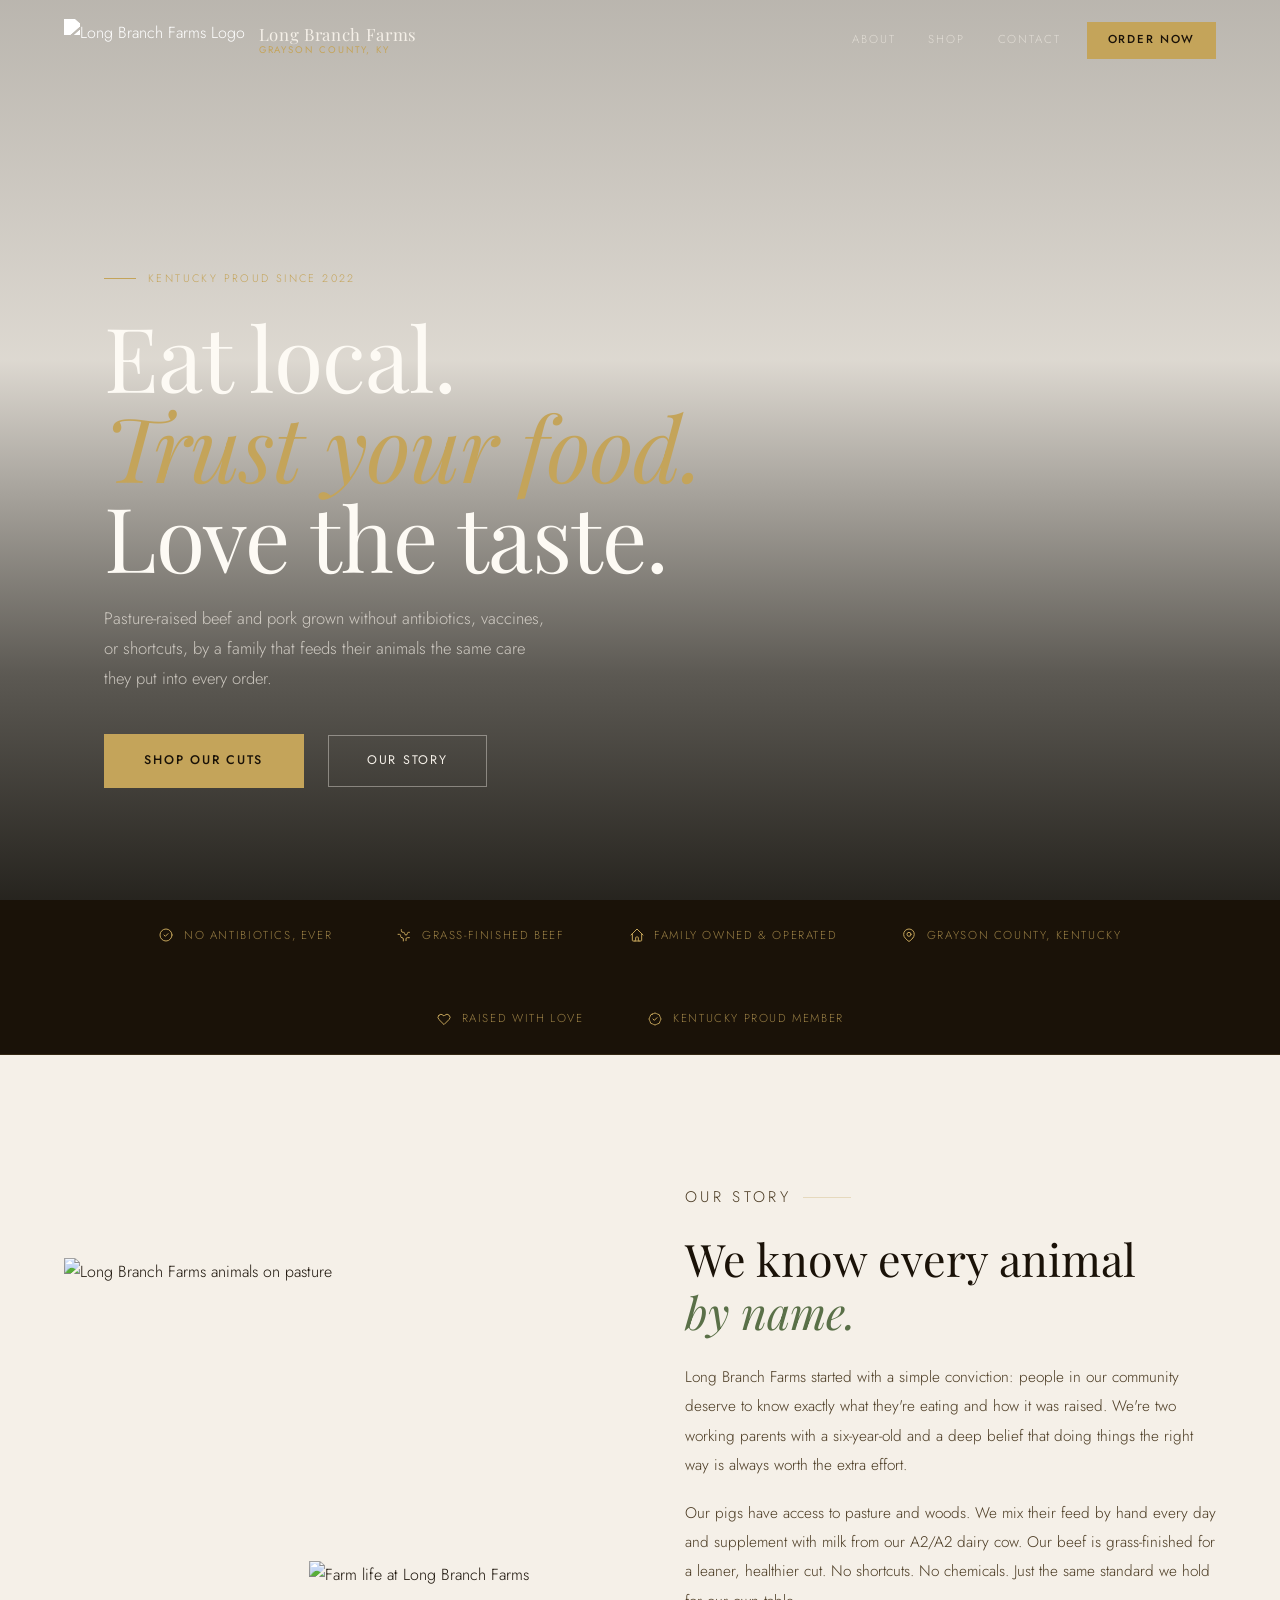
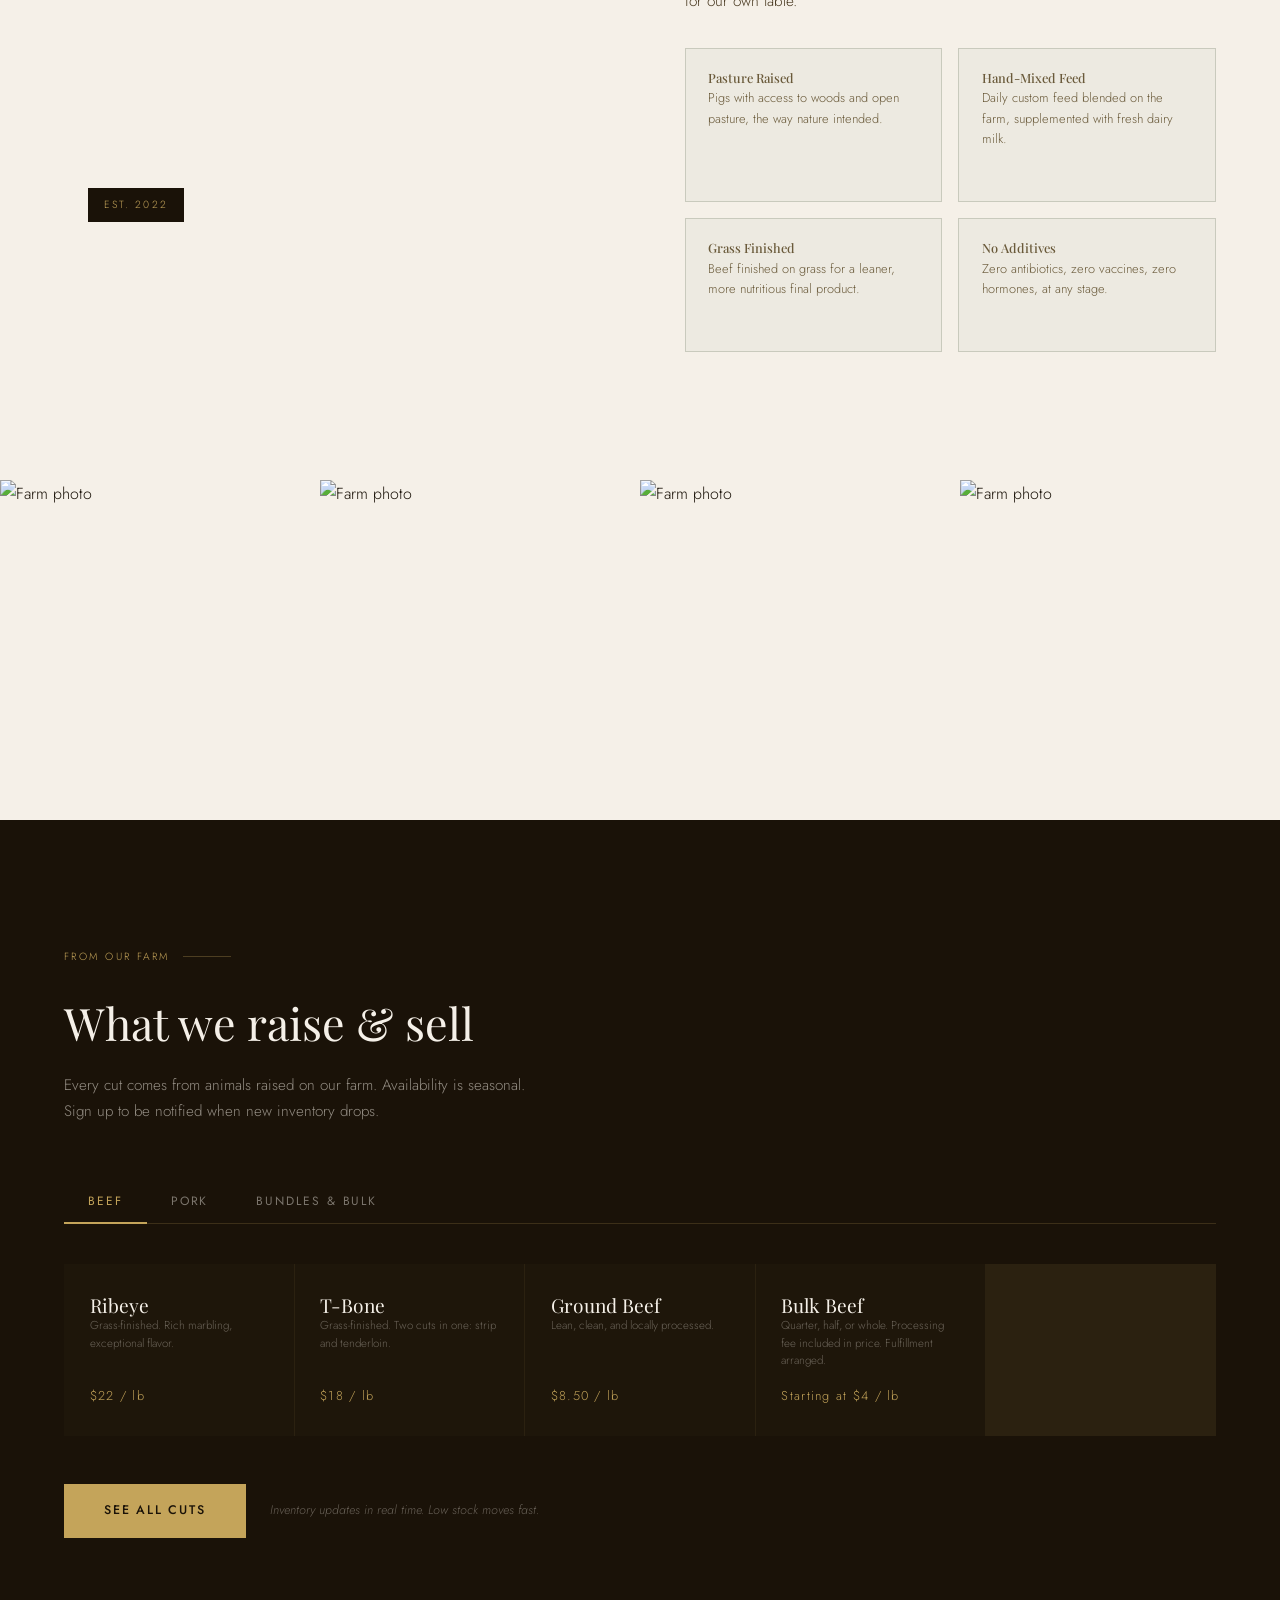
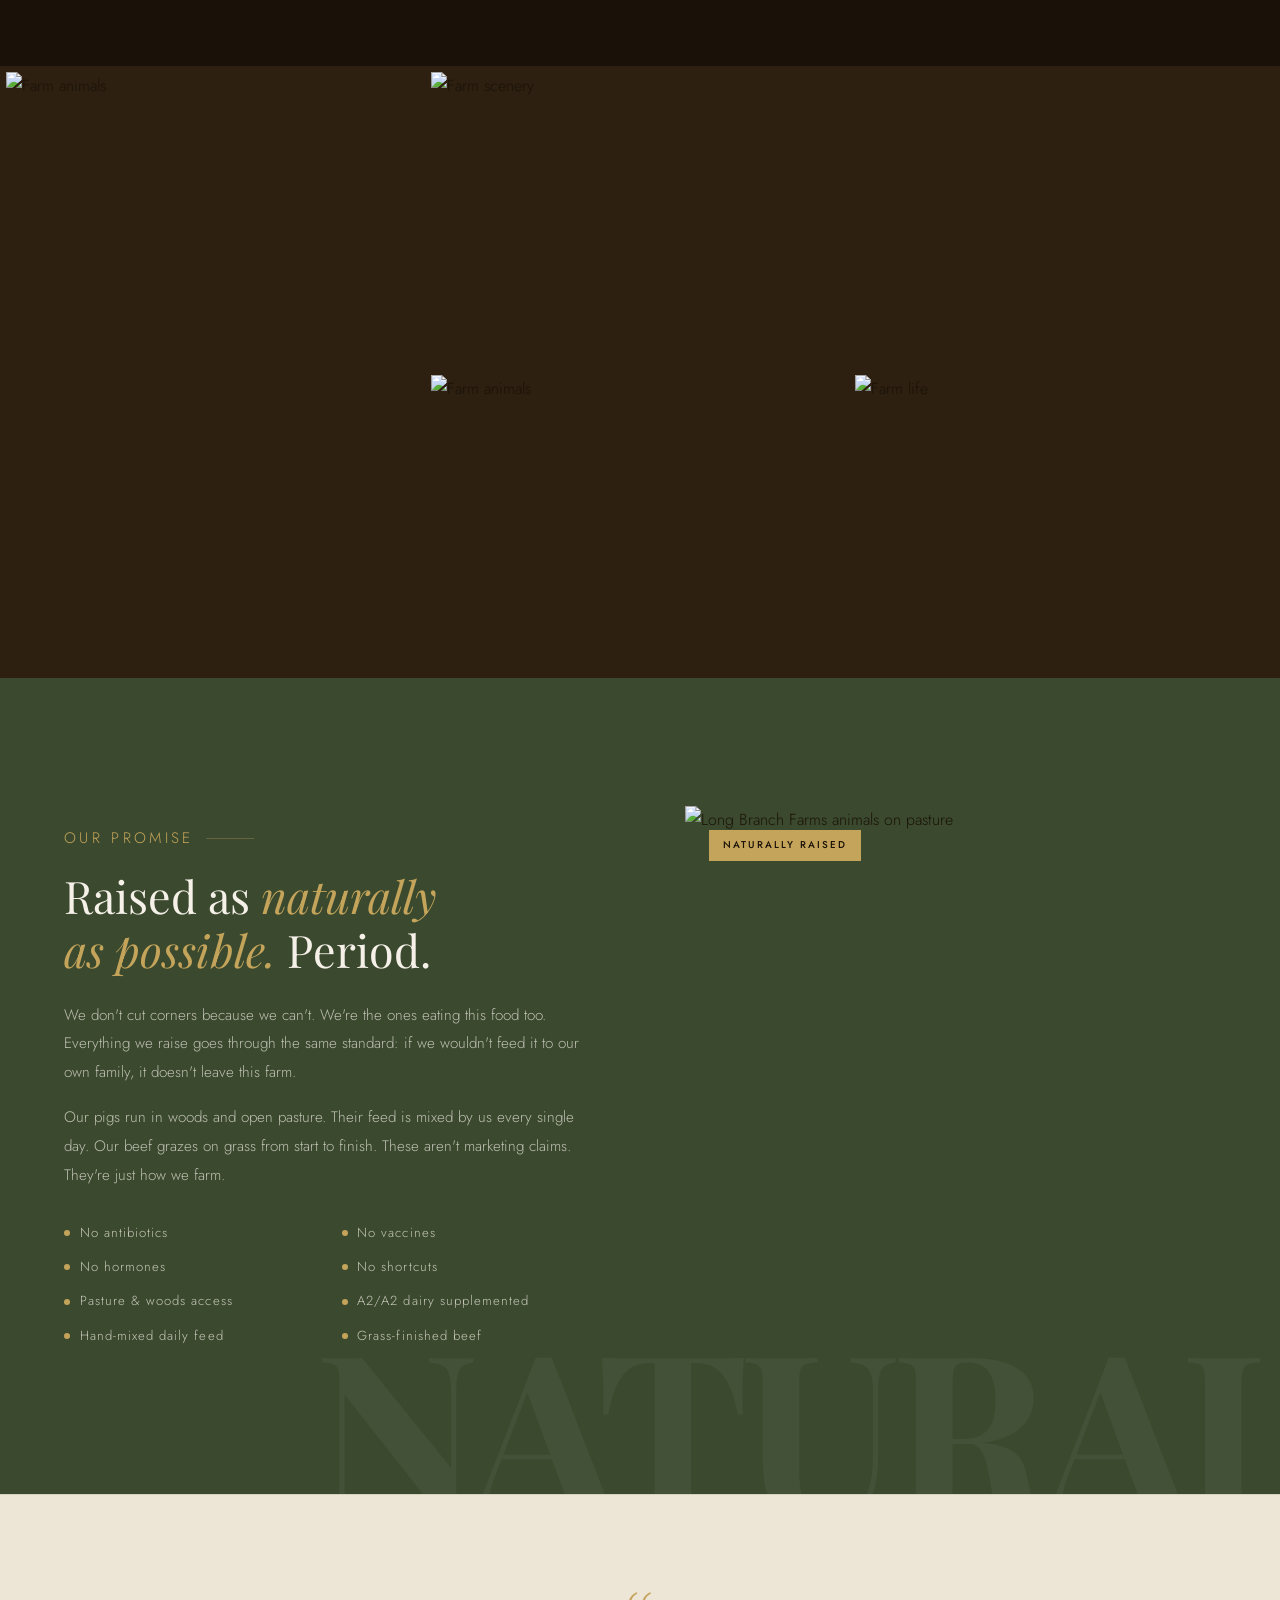
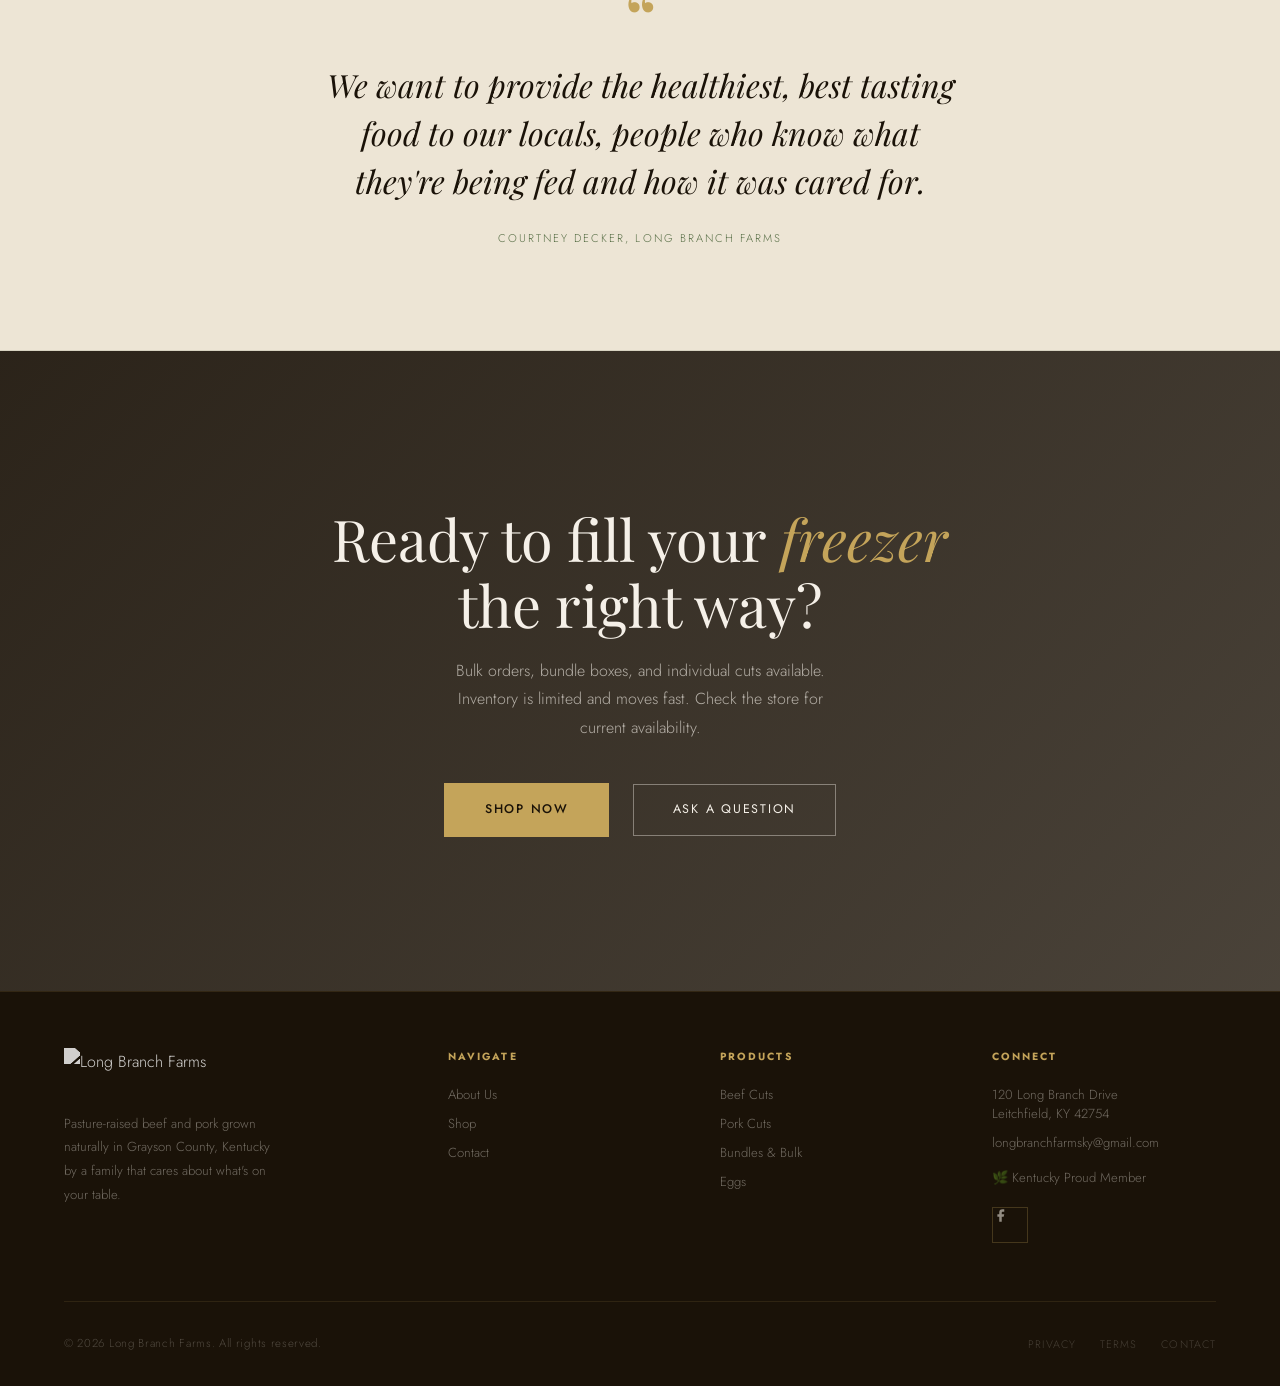
==== commit 43c2b3ad: "U7: remove placeholders, wire legal links, make reveals JS-independent Placeholder cleanup: - Drop t" ====
--- a/index.html
+++ b/index.html
@@ -11,275 +11,35 @@
   <link href="https://fonts.googleapis.com/css2?family=Playfair+Display:ital,wght@0,400;0,500;0,700;1,400;1,500&family=Jost:wght@300;400;500&display=swap" rel="stylesheet" />
 
   <link rel="stylesheet" href="styles.css" />
-
-  <link rel="canonical" href="https://www.longbranch-farms.com/" />
-  <meta name="robots" content="index, follow, max-image-preview:large, max-snippet:-1" />
-  <meta name="theme-color" content="#1a1208" />
-
-  <!-- Icons -->
-  <link rel="icon" href="/favicon.ico" sizes="any" />
-  <link rel="icon" type="image/png" sizes="32x32" href="/favicon-32x32.png" />
-  <link rel="icon" type="image/png" sizes="16x16" href="/favicon-16x16.png" />
-  <link rel="apple-touch-icon" sizes="180x180" href="/apple-touch-icon.png" />
-  <link rel="manifest" href="/site.webmanifest" />
-
-  <!-- Open Graph -->
-  <meta property="og:type" content="website" />
-  <meta property="og:site_name" content="Long Branch Farms" />
-  <meta property="og:locale" content="en_US" />
-  <meta property="og:title" content="Long Branch Farms | Grayson County, KY" />
-  <meta property="og:description" content="Long Branch Farms: Pasture-raised beef and pork grown naturally in Grayson County, Kentucky. No antibiotics. No vaccines. Just real food from people who care." />
-  <meta property="og:url" content="https://www.longbranch-farms.com/" />
-  <meta property="og:image" content="https://www.longbranch-farms.com/images/social-card.jpg" />
-  <meta property="og:image:type" content="image/jpeg" />
-  <meta property="og:image:width" content="1200" />
-  <meta property="og:image:height" content="630" />
-  <meta property="og:image:alt" content="The Long Branch Farms logo over cattle, pigs and sheep grazing on Kentucky pasture" />
-
-  <!-- Twitter -->
-  <meta name="twitter:card" content="summary_large_image" />
-  <meta name="twitter:title" content="Long Branch Farms | Grayson County, KY" />
-  <meta name="twitter:description" content="Long Branch Farms: Pasture-raised beef and pork grown naturally in Grayson County, Kentucky. No antibiotics. No vaccines. Just real food from people who care." />
-  <meta name="twitter:image" content="https://www.longbranch-farms.com/images/social-card.jpg" />
-  <meta name="twitter:image:alt" content="The Long Branch Farms logo over cattle, pigs and sheep grazing on Kentucky pasture" />
-
-  <script type="application/ld+json">
-  {
-    "@context": "https://schema.org",
-    "@type": ["LocalBusiness", "Farm"],
-    "@id": "https://www.longbranch-farms.com/#business",
-    "name": "Long Branch Farms",
-    "description": "Pasture-raised beef and pork grown naturally in Grayson County, Kentucky. No antibiotics. No vaccines.",
-    "url": "https://www.longbranch-farms.com/",
-    "logo": "https://www.longbranch-farms.com/images/LBF-logo-transparent.png",
-    "image": "https://www.longbranch-farms.com/images/social-card.jpg",
-    "telephone": "+1-270-230-2339",
-    "email": "longbranchfarmsky@gmail.com",
-    "foundingDate": "2022",
-    "numberOfEmployees": {
-      "@type": "QuantitativeValue",
-      "value": 2
-    },
-    "address": {
-      "@type": "PostalAddress",
-      "streetAddress": "120 Long Branch Drive",
-      "addressLocality": "Leitchfield",
-      "addressRegion": "KY",
-      "postalCode": "42754",
-      "addressCountry": "US"
-    },
-    "areaServed": "Western Central Kentucky",
-    "sameAs": [
-      "https://www.facebook.com/profile.php?id=61573708114780",
-      "https://www.kyproud.com/members/long-branch-farms"
-    ],
-    "hasOfferCatalog": {
-      "@type": "OfferCatalog",
-      "name": "Long Branch Farms price list",
-      "itemListElement": [
-        {
-          "@type": "OfferCatalog",
-          "name": "Beef",
-          "itemListElement": [
-            {
-              "@type": "Offer",
-              "itemOffered": { "@type": "Product", "name": "Ribeye" },
-              "priceCurrency": "USD",
-              "priceSpecification": {
-                "@type": "UnitPriceSpecification",
-                "price": 22,
-                "priceCurrency": "USD",
-                "referenceQuantity": { "@type": "QuantitativeValue", "value": 1, "unitCode": "LBR", "unitText": "lb" }
-              }
-            },
-            {
-              "@type": "Offer",
-              "itemOffered": { "@type": "Product", "name": "T-Bone" },
-              "priceCurrency": "USD",
-              "priceSpecification": {
-                "@type": "UnitPriceSpecification",
-                "price": 18,
-                "priceCurrency": "USD",
-                "referenceQuantity": { "@type": "QuantitativeValue", "value": 1, "unitCode": "LBR", "unitText": "lb" }
-              }
-            },
-            {
-              "@type": "Offer",
-              "itemOffered": { "@type": "Product", "name": "Ground Beef" },
-              "priceCurrency": "USD",
-              "priceSpecification": {
-                "@type": "UnitPriceSpecification",
-                "price": 8.5,
-                "priceCurrency": "USD",
-                "referenceQuantity": { "@type": "QuantitativeValue", "value": 1, "unitCode": "LBR", "unitText": "lb" }
-              }
-            },
-            {
-              "@type": "Offer",
-              "itemOffered": { "@type": "Product", "name": "Bulk Beef" },
-              "priceCurrency": "USD",
-              "priceSpecification": {
-                "@type": "UnitPriceSpecification",
-                "price": 4,
-                "minPrice": 4,
-                "priceCurrency": "USD",
-                "referenceQuantity": { "@type": "QuantitativeValue", "value": 1, "unitCode": "LBR", "unitText": "lb" }
-              }
-            }
-          ]
-        },
-        {
-          "@type": "OfferCatalog",
-          "name": "Pork",
-          "itemListElement": [
-            {
-              "@type": "Offer",
-              "itemOffered": { "@type": "Product", "name": "Bacon" },
-              "priceCurrency": "USD",
-              "priceSpecification": {
-                "@type": "UnitPriceSpecification",
-                "price": 8,
-                "priceCurrency": "USD",
-                "referenceQuantity": { "@type": "QuantitativeValue", "value": 1, "unitCode": "LBR", "unitText": "lb" }
-              }
-            },
-            {
-              "@type": "Offer",
-              "itemOffered": { "@type": "Product", "name": "Boston Butt" },
-              "priceCurrency": "USD",
-              "priceSpecification": {
-                "@type": "UnitPriceSpecification",
-                "price": 8.5,
-                "priceCurrency": "USD",
-                "referenceQuantity": { "@type": "QuantitativeValue", "value": 1, "unitCode": "LBR", "unitText": "lb" }
-              }
-            },
-            {
-              "@type": "Offer",
-              "itemOffered": { "@type": "Product", "name": "Pork Chops" },
-              "priceCurrency": "USD",
-              "priceSpecification": {
-                "@type": "UnitPriceSpecification",
-                "price": 8.5,
-                "priceCurrency": "USD",
-                "referenceQuantity": { "@type": "QuantitativeValue", "value": 1, "unitCode": "LBR", "unitText": "lb" }
-              }
-            },
-            {
-              "@type": "Offer",
-              "itemOffered": { "@type": "Product", "name": "Breakfast Sausage" },
-              "priceCurrency": "USD",
-              "priceSpecification": {
-                "@type": "UnitPriceSpecification",
-                "price": 6,
-                "priceCurrency": "USD",
-                "referenceQuantity": { "@type": "QuantitativeValue", "value": 1, "unitCode": "LBR", "unitText": "lb" }
-              }
-            },
-            {
-              "@type": "Offer",
-              "itemOffered": { "@type": "Product", "name": "Ribs" },
-              "priceCurrency": "USD",
-              "priceSpecification": {
-                "@type": "UnitPriceSpecification",
-                "price": 8,
-                "priceCurrency": "USD",
-                "referenceQuantity": { "@type": "QuantitativeValue", "value": 1, "unitCode": "LBR", "unitText": "lb" }
-              }
-            },
-            {
-              "@type": "Offer",
-              "itemOffered": { "@type": "Product", "name": "Ham Steak" },
-              "priceCurrency": "USD",
-              "priceSpecification": {
-                "@type": "UnitPriceSpecification",
-                "price": 8,
-                "priceCurrency": "USD",
-                "referenceQuantity": { "@type": "QuantitativeValue", "value": 1, "unitCode": "LBR", "unitText": "lb" }
-              }
-            },
-            {
-              "@type": "Offer",
-              "itemOffered": { "@type": "Product", "name": "Shoulder Steak" },
-              "priceCurrency": "USD",
-              "priceSpecification": {
-                "@type": "UnitPriceSpecification",
-                "price": 8,
-                "priceCurrency": "USD",
-                "referenceQuantity": { "@type": "QuantitativeValue", "value": 1, "unitCode": "LBR", "unitText": "lb" }
-              }
-            },
-            {
-              "@type": "Offer",
-              "itemOffered": { "@type": "Product", "name": "Tenderloin" },
-              "priceCurrency": "USD",
-              "priceSpecification": {
-                "@type": "UnitPriceSpecification",
-                "price": 9,
-                "priceCurrency": "USD",
-                "referenceQuantity": { "@type": "QuantitativeValue", "value": 1, "unitCode": "LBR", "unitText": "lb" }
-              }
-            },
-            {
-              "@type": "Offer",
-              "itemOffered": { "@type": "Product", "name": "Lard" },
-              "priceCurrency": "USD",
-              "priceSpecification": {
-                "@type": "UnitPriceSpecification",
-                "price": 3,
-                "priceCurrency": "USD",
-                "referenceQuantity": { "@type": "QuantitativeValue", "value": 1, "unitCode": "LBR", "unitText": "lb" }
-              }
-            }
-          ]
-        },
-        {
-          "@type": "OfferCatalog",
-          "name": "Bundles and eggs",
-          "itemListElement": [
-            {
-              "@type": "Offer",
-              "itemOffered": { "@type": "Product", "name": "Bulk Pork" },
-              "priceCurrency": "USD",
-              "priceSpecification": {
-                "@type": "UnitPriceSpecification",
-                "price": 4,
-                "priceCurrency": "USD",
-                "referenceQuantity": { "@type": "QuantitativeValue", "value": 1, "unitCode": "LBR", "unitText": "lb" }
-              }
-            },
-            {
-              "@type": "Offer",
-              "itemOffered": { "@type": "Product", "name": "Pork Bundle Box (10 lbs)" },
-              "price": 80,
-              "priceCurrency": "USD"
-            },
-            {
-              "@type": "Offer",
-              "itemOffered": { "@type": "Product", "name": "Breakfast Bundle Box" },
-              "price": 35,
-              "priceCurrency": "USD"
-            },
-            {
-              "@type": "Offer",
-              "itemOffered": { "@type": "Product", "name": "Eggs" },
-              "priceCurrency": "USD",
-              "priceSpecification": {
-                "@type": "UnitPriceSpecification",
-                "price": 3,
-                "priceCurrency": "USD",
-                "referenceQuantity": { "@type": "QuantitativeValue", "value": 1, "unitCode": "DZN", "unitText": "dozen" }
-              }
-            }
-          ]
-        }
-      ]
-    }
-  }
+</head>
+
+<body>
+  <script>
+    /* NOTE: this block is duplicated verbatim on all five pages and must stay
+       in sync. It has to be inline and ahead of the content it governs, so it
+       cannot live in a shared file.
+
+       Progressive enhancement: .reveal content is visible by default in CSS so
+       the page is readable with JS disabled, blocked, or broken. This runs as
+       the first thing in <body>, before any revealed content is parsed or
+       painted, so opting in to the hidden-then-animate state cannot flash. */
+    (function () {
+      if (!('IntersectionObserver' in window)) return;
+      var root = document.documentElement;
+      root.classList.add('js-reveal');
+      // Failsafe: if the observer at the foot of the page never registered,
+      // something downstream broke and the hidden state would be permanent.
+      // Drop back to plain visible content. DOMContentLoaded fires after that
+      // inline script has run, so the check is exact; the timer is a backstop
+      // for a parse that never completes. Deliberately not tied to `load`,
+      // which waits on multi-megabyte photos.
+      var failsafe = function () {
+        if (!root.hasAttribute('data-reveal-observer')) root.classList.remove('js-reveal');
+      };
+      document.addEventListener('DOMContentLoaded', failsafe);
+      setTimeout(failsafe, 2000);
+    })();
   </script>
-</head>
-
-<body>
 
 
   <!-- Header -->
@@ -297,28 +57,6 @@
       <a href="contact.html">Contact</a>
       <a href="#products" class="nav-cta">Order Now</a>
     </nav>
-    <button class="nav-toggle" id="navToggle" type="button" aria-label="Open menu" aria-expanded="false" aria-controls="navDrawer">
-      <svg viewBox="0 0 24 24" aria-hidden="true" focusable="false"><path d="M4 7h16M4 12h16M4 17h16" stroke-linecap="round" stroke-linejoin="round"/></svg>
-    </button>
-    <div class="nav-backdrop" id="navBackdrop"></div>
-    <div class="nav-drawer" id="navDrawer" role="dialog" aria-modal="true" aria-label="Site menu">
-      <div class="nav-drawer-top">
-        <span class="nav-drawer-label">
-          Menu
-          <small>Long Branch Farms</small>
-        </span>
-        <button class="nav-close" id="navClose" type="button" aria-label="Close menu">
-          <svg viewBox="0 0 24 24" aria-hidden="true" focusable="false"><path d="M6 6l12 12M18 6L6 18" stroke-linecap="round" stroke-linejoin="round"/></svg>
-        </button>
-      </div>
-      <nav class="nav-drawer-links" aria-label="Mobile">
-        <a href="about.html">About</a>
-        <a href="#products">Shop</a>
-        <a href="contact.html">Contact</a>
-        <a href="#products" class="nav-drawer-cta">Order Now</a>
-      </nav>
-      <p class="nav-drawer-note">Grayson County, Kentucky</p>
-    </div>
   </header>
 
   <!-- Hero -->
@@ -688,17 +426,14 @@
             <a href="https://www.facebook.com/profile.php?id=61573708114780" target="_blank" rel="noopener" class="social-link" aria-label="Facebook">
               <svg viewBox="0 0 24 24" xmlns="http://www.w3.org/2000/svg"><path d="M18 2h-3a5 5 0 00-5 5v3H7v4h3v8h4v-8h3l1-4h-4V7a1 1 0 011-1h3z"/></svg>
             </a>
-            <a href="#" class="social-link" aria-label="Instagram">
-              <svg viewBox="0 0 24 24" xmlns="http://www.w3.org/2000/svg"><rect x="2" y="2" width="20" height="20" rx="5" ry="5" fill="none" stroke="rgba(245,240,232,0.55)" stroke-width="1.5"/><circle cx="12" cy="12" r="4" fill="none" stroke="rgba(245,240,232,0.55)" stroke-width="1.5"/><circle cx="17.5" cy="6.5" r="1" fill="rgba(245,240,232,0.55)"/></svg>
-            </a>
           </div>
         </div>
       </div>
       <div class="footer-bottom">
         <p class="footer-copy">&copy; <span id="yr"></span> Long Branch Farms. All rights reserved.</p>
         <div class="footer-legal">
-          <a href="#">Privacy</a>
-          <a href="#">Terms</a>
+          <a href="privacy.html">Privacy</a>
+          <a href="terms.html">Terms</a>
           <a href="contact.html">Contact</a>
         </div>
       </div>
@@ -715,92 +450,24 @@
       hdr.classList.toggle('scrolled', window.scrollY > 60);
     }, { passive: true });
 
-    // Mobile nav drawer
-    const navToggle = document.getElementById('navToggle');
-    const navDrawer = document.getElementById('navDrawer');
-    const navClose = document.getElementById('navClose');
-    const navBackdrop = document.getElementById('navBackdrop');
-    let navReturnFocus = null;
-    let navScrollY = 0;
-
-    const navIsOpen = () => hdr.classList.contains('nav-open');
-    const navFocusables = () => navDrawer.querySelectorAll('a[href], button');
-
-    // Hide the page behind the drawer from keyboard and screen readers.
-    function navSetRestInert(on) {
-      const supportsInert = 'inert' in HTMLElement.prototype;
-      Array.prototype.forEach.call(document.body.children, el => {
-        if (el === hdr || el.tagName === 'SCRIPT') return;
-        if (supportsInert) el.inert = on;
-        else if (on) el.setAttribute('aria-hidden', 'true');
-        else el.removeAttribute('aria-hidden');
-      });
-    }
-
-    function openNav() {
-      navReturnFocus = document.activeElement;
-      navScrollY = window.scrollY;
-      hdr.classList.add('nav-open');
-      navToggle.setAttribute('aria-expanded', 'true');
-      navToggle.setAttribute('aria-label', 'Close menu');
-      document.body.style.top = (-navScrollY) + 'px';
-      document.body.classList.add('nav-lock');
-      navSetRestInert(true);
-      const f = navFocusables();
-      if (f.length) f[0].focus();
-    }
-
-    function closeNav(restoreFocus) {
-      if (!navIsOpen()) return;
-      hdr.classList.remove('nav-open');
-      navToggle.setAttribute('aria-expanded', 'false');
-      navToggle.setAttribute('aria-label', 'Open menu');
-      navSetRestInert(false);
-      document.body.classList.remove('nav-lock');
-      document.body.style.top = '';
-      // Jump, never glide, back to where the page was before the lock.
-      const root = document.documentElement;
-      const prevBehavior = root.style.scrollBehavior;
-      root.style.scrollBehavior = 'auto';
-      window.scrollTo(0, navScrollY);
-      root.style.scrollBehavior = prevBehavior;
-      if (restoreFocus !== false) (navReturnFocus || navToggle).focus();
-      navReturnFocus = null;
-    }
-
-    navToggle.addEventListener('click', () => { navIsOpen() ? closeNav() : openNav(); });
-    navClose.addEventListener('click', () => closeNav());
-    navBackdrop.addEventListener('click', () => closeNav());
-    navDrawer.querySelectorAll('a').forEach(a => a.addEventListener('click', () => closeNav(false)));
-
-    document.addEventListener('keydown', e => {
-      if (!navIsOpen()) return;
-      if (e.key === 'Escape') { e.preventDefault(); closeNav(); return; }
-      if (e.key !== 'Tab') return;
-      const f = navFocusables();
-      if (!f.length) return;
-      const first = f[0], last = f[f.length - 1];
-      if (e.shiftKey && document.activeElement === first) { e.preventDefault(); last.focus(); }
-      else if (!e.shiftKey && document.activeElement === last) { e.preventDefault(); first.focus(); }
-    });
-
-    // Drop back to the desktop nav if the viewport grows past the drawer breakpoint
-    const navMq = window.matchMedia('not all and (max-width: 660px)');
-    const navMqChange = e => { if (e.matches) closeNav(false); };
-    if (navMq.addEventListener) navMq.addEventListener('change', navMqChange);
-    else if (navMq.addListener) navMq.addListener(navMqChange);
-
     // Hero bg subtle zoom on load
     const bg = document.getElementById('heroBg');
     window.addEventListener('load', () => { bg.classList.add('loaded'); });
 
     // Scroll reveal
-    const io = new IntersectionObserver(entries => {
-      entries.forEach(e => {
-        if (e.isIntersecting) { e.target.classList.add('in'); io.unobserve(e.target); }
-      });
-    }, { threshold: 0.1 });
-    document.querySelectorAll('.reveal').forEach(el => io.observe(el));
+    // Guarded so a browser without IntersectionObserver does not throw here and
+    // abort the rest of this script. Without the observer the .reveal elements
+    // simply stay visible (see the failsafe at the top of <body>).
+    if ('IntersectionObserver' in window) {
+      const io = new IntersectionObserver(entries => {
+        entries.forEach(e => {
+          if (e.isIntersecting) { e.target.classList.add('in'); io.unobserve(e.target); }
+        });
+      }, { threshold: 0.1 });
+      document.querySelectorAll('.reveal').forEach(el => io.observe(el));
+      // Signals to that failsafe that the reveal machinery is live.
+      document.documentElement.setAttribute('data-reveal-observer', 'on');
+    }
 
     // Product tabs
     document.querySelectorAll('.tab-btn').forEach(btn => {
--- a/styles.css
+++ b/styles.css
@@ -111,165 +111,6 @@
       transition: background var(--dur) var(--ease), color var(--dur) var(--ease);
     }
     nav .nav-cta:hover { background: var(--hay-lt); color: var(--soil); }
-
-    /* ── MOBILE NAV ────────────────────────────────────────────── */
-    .nav-toggle {
-      display: none;
-      align-items: center;
-      justify-content: center;
-      width: 44px;
-      height: 44px;
-      margin-right: -0.6rem;
-      padding: 0;
-      background: none;
-      border: 0;
-      color: var(--cream);
-      cursor: pointer;
-      -webkit-tap-highlight-color: transparent;
-      transition: color var(--dur) var(--ease);
-    }
-    .nav-toggle:hover { color: var(--hay); }
-    .nav-toggle svg,
-    .nav-close svg {
-      width: 24px; height: 24px;
-      stroke: currentColor;
-      fill: none;
-      stroke-width: 1.5;
-      flex-shrink: 0;
-    }
-
-    .nav-backdrop {
-      display: none;
-      position: absolute;
-      top: 0; left: 0; right: 0;
-      height: 100vh;
-      height: 100svh;
-      background: var(--soil);
-      opacity: 0;
-      visibility: hidden;
-      transition: opacity var(--dur) var(--ease), visibility 0s var(--dur);
-    }
-
-    .nav-drawer {
-      display: none;
-      flex-direction: column;
-      position: absolute;
-      top: 0; right: 0;
-      width: min(20rem, 84vw);
-      height: 100vh;
-      height: 100svh;
-      padding: 1.2rem var(--side) 2rem;
-      background: var(--soil);
-      border-left: 1px solid rgba(196,164,90,0.2);
-      overflow-y: auto;
-      transform: translateX(100%);
-      visibility: hidden;
-      transition: transform var(--dur) var(--ease), visibility 0s var(--dur);
-    }
-
-    /* Open: visibility flips immediately so focus can move in; closing waits out the slide. */
-    header.nav-open .nav-backdrop {
-      opacity: 0.6;
-      visibility: visible;
-      transition: opacity var(--dur) var(--ease), visibility 0s;
-    }
-    header.nav-open .nav-drawer {
-      transform: none;
-      visibility: visible;
-      transition: transform var(--dur) var(--ease), visibility 0s;
-    }
-
-    .nav-drawer-top {
-      display: flex;
-      align-items: center;
-      justify-content: space-between;
-      gap: 1rem;
-      min-height: 42px;
-      padding-bottom: 1.1rem;
-      border-bottom: 1px solid rgba(196,164,90,0.2);
-    }
-    .nav-drawer-label {
-      font-family: var(--serif);
-      font-size: 1.05rem;
-      letter-spacing: 0.04em;
-      color: var(--cream);
-      line-height: 1.2;
-    }
-    .nav-drawer-label small {
-      display: block;
-      font-family: var(--sans);
-      font-size: 0.6rem;
-      letter-spacing: 0.2em;
-      text-transform: uppercase;
-      color: var(--hay);
-      font-weight: 400;
-    }
-    .nav-close {
-      width: 44px;
-      height: 44px;
-      display: inline-flex;
-      align-items: center;
-      justify-content: center;
-      margin-right: -0.6rem;
-      padding: 0;
-      background: none;
-      border: 0;
-      color: var(--cream);
-      cursor: pointer;
-      -webkit-tap-highlight-color: transparent;
-      transition: color var(--dur) var(--ease);
-    }
-    .nav-close:hover { color: var(--hay); }
-
-    .nav-drawer-links {
-      display: flex;
-      flex-direction: column;
-      align-items: stretch;
-      gap: 0;
-    }
-    .nav-drawer-links a {
-      display: flex;
-      align-items: center;
-      min-height: 44px;
-      padding: 0.85rem 0;
-      font-family: var(--sans);
-      font-size: 0.78rem;
-      font-weight: 400;
-      letter-spacing: 0.16em;
-      text-transform: uppercase;
-      text-decoration: none;
-      color: rgba(245,240,232,0.65);
-      border-bottom: 1px solid rgba(245,240,232,0.08);
-      transition: color var(--dur) var(--ease), background var(--dur) var(--ease);
-    }
-    .nav-drawer-links a:hover { color: var(--hay); }
-    .nav-drawer-links .nav-drawer-cta {
-      justify-content: center;
-      margin-top: 1.6rem;
-      padding: 0.95rem 1.3rem;
-      background: var(--hay);
-      color: var(--soil);
-      font-weight: 500;
-      border-bottom: 0;
-    }
-    .nav-drawer-links .nav-drawer-cta:hover { background: var(--hay-lt); color: var(--soil); }
-
-    .nav-drawer-note {
-      margin-top: auto;
-      padding-top: 2rem;
-      font-size: 0.6rem;
-      letter-spacing: 0.2em;
-      text-transform: uppercase;
-      color: rgba(245,240,232,0.3);
-    }
-
-    body.nav-lock {
-      position: fixed;
-      left: 0;
-      right: 0;
-      width: 100%;
-      overflow: hidden;
-    }
 
     /* ── HERO ──────────────────────────────────────────────────── */
     #hero {
@@ -970,10 +811,7 @@
       .fg-item-sm { height: 220px; }
     }
     @media (max-width: 660px) {
-      header > nav { display: none; }
-      .nav-toggle { display: inline-flex; }
-      .nav-backdrop { display: block; }
-      .nav-drawer { display: flex; }
+      nav a:not(.nav-cta) { display: none; }
       .pillars { grid-template-columns: 1fr; }
       .promise-list { grid-template-columns: 1fr; }
       .footer-top { grid-template-columns: 1fr; }
@@ -981,3 +819,50 @@
       .feature-grid { grid-template-columns: 1fr; }
       .fg-item-tall, .fg-item-wide, .fg-item-sm { grid-column: 1; grid-row: span 1; height: 240px; }
     }
+
+    /* ── PROGRESSIVE-ENHANCEMENT REVEAL ────────────────────────── */
+    /* .reveal is visible by default so every section still renders when
+       JavaScript is disabled, blocked, or throws before the
+       IntersectionObserver registers. A tiny script at the top of <body>
+       adds .js-reveal to <html>, which opts in to the hidden-then-animate
+       behaviour. The transitions themselves stay defined above. */
+    .reveal {
+      opacity: 1;
+      transform: none;
+    }
+    html.js-reveal .reveal:not(.in) {
+      opacity: 0;
+      transform: translateY(28px);
+    }
+
+    /* ── REDUCED MOTION ────────────────────────────────────────── */
+    /* Durations are collapsed rather than set to `none` so transitionend /
+       animationend handlers still fire and nothing is left stuck mid-state. */
+    @media (prefers-reduced-motion: reduce) {
+      html {
+        scroll-behavior: auto;
+      }
+      *,
+      *::before,
+      *::after {
+        animation-duration: 0.01ms !important;
+        animation-delay: 0ms !important;
+        animation-iteration-count: 1 !important;
+        transition-duration: 0.01ms !important;
+        transition-delay: 0ms !important;
+        scroll-behavior: auto !important;
+      }
+      /* Reveal content is shown outright: no fade, no offset, no dependence
+         on the observer ever firing. Beats the inline transition-delay
+         attributes and the .js-reveal opt-in above. */
+      .reveal,
+      html.js-reveal .reveal:not(.in) {
+        opacity: 1 !important;
+        transform: none !important;
+      }
+      /* Hero background: skip the 8s scale(1.04) -> scale(1) push-in. */
+      .hero-bg,
+      .hero-bg.loaded {
+        transform: none;
+      }
+    }
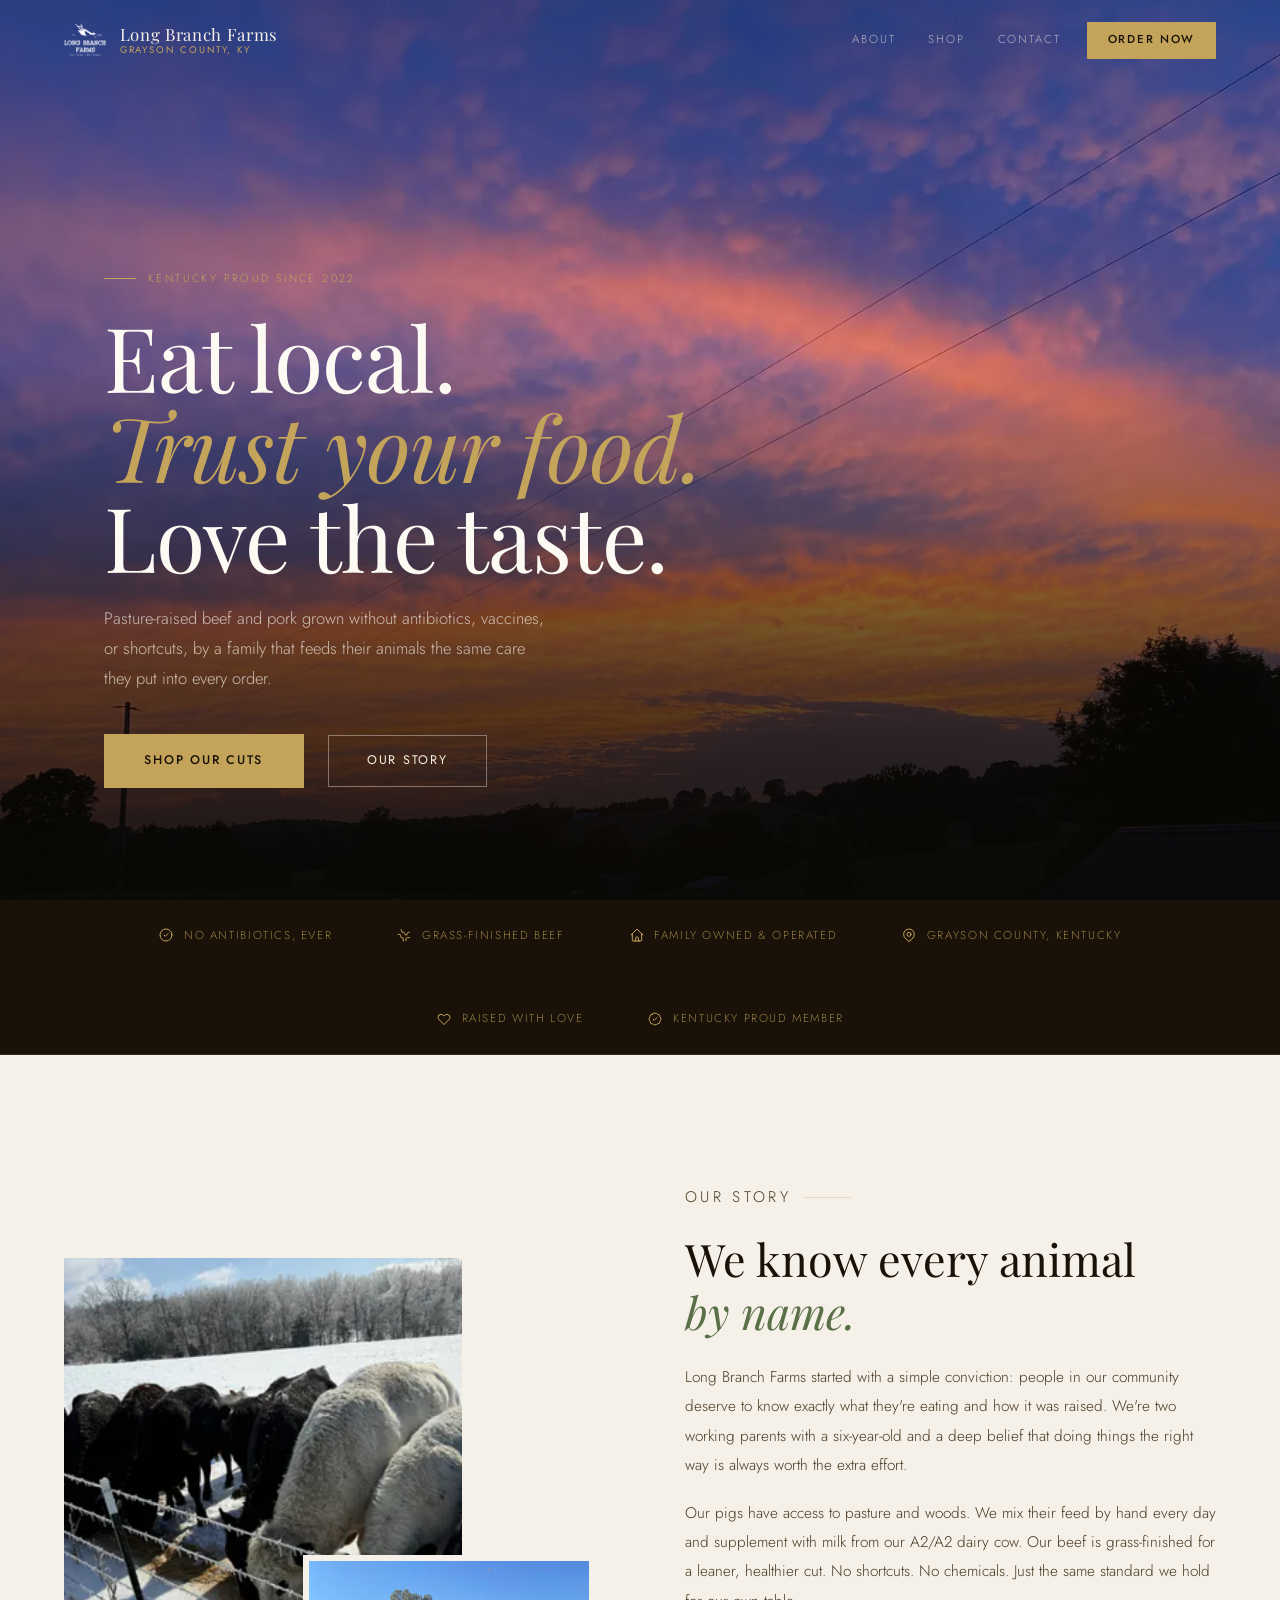
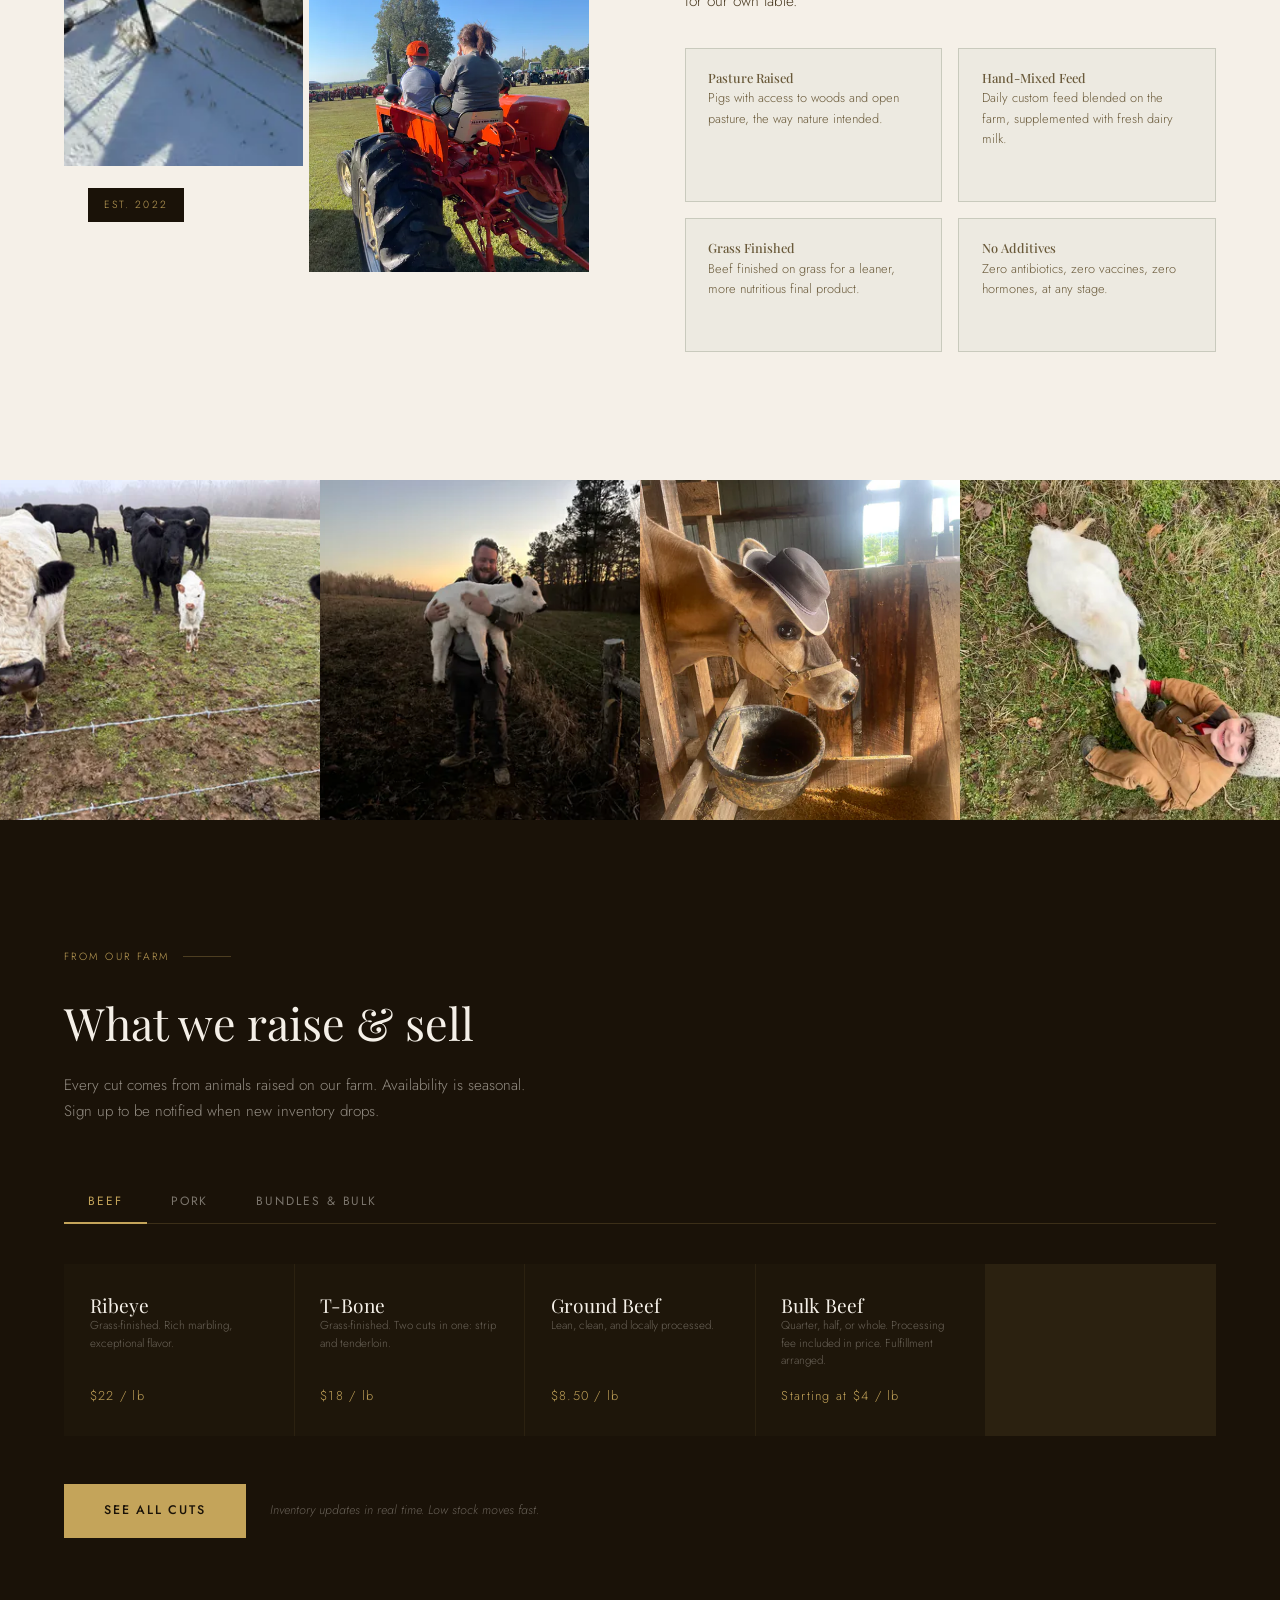
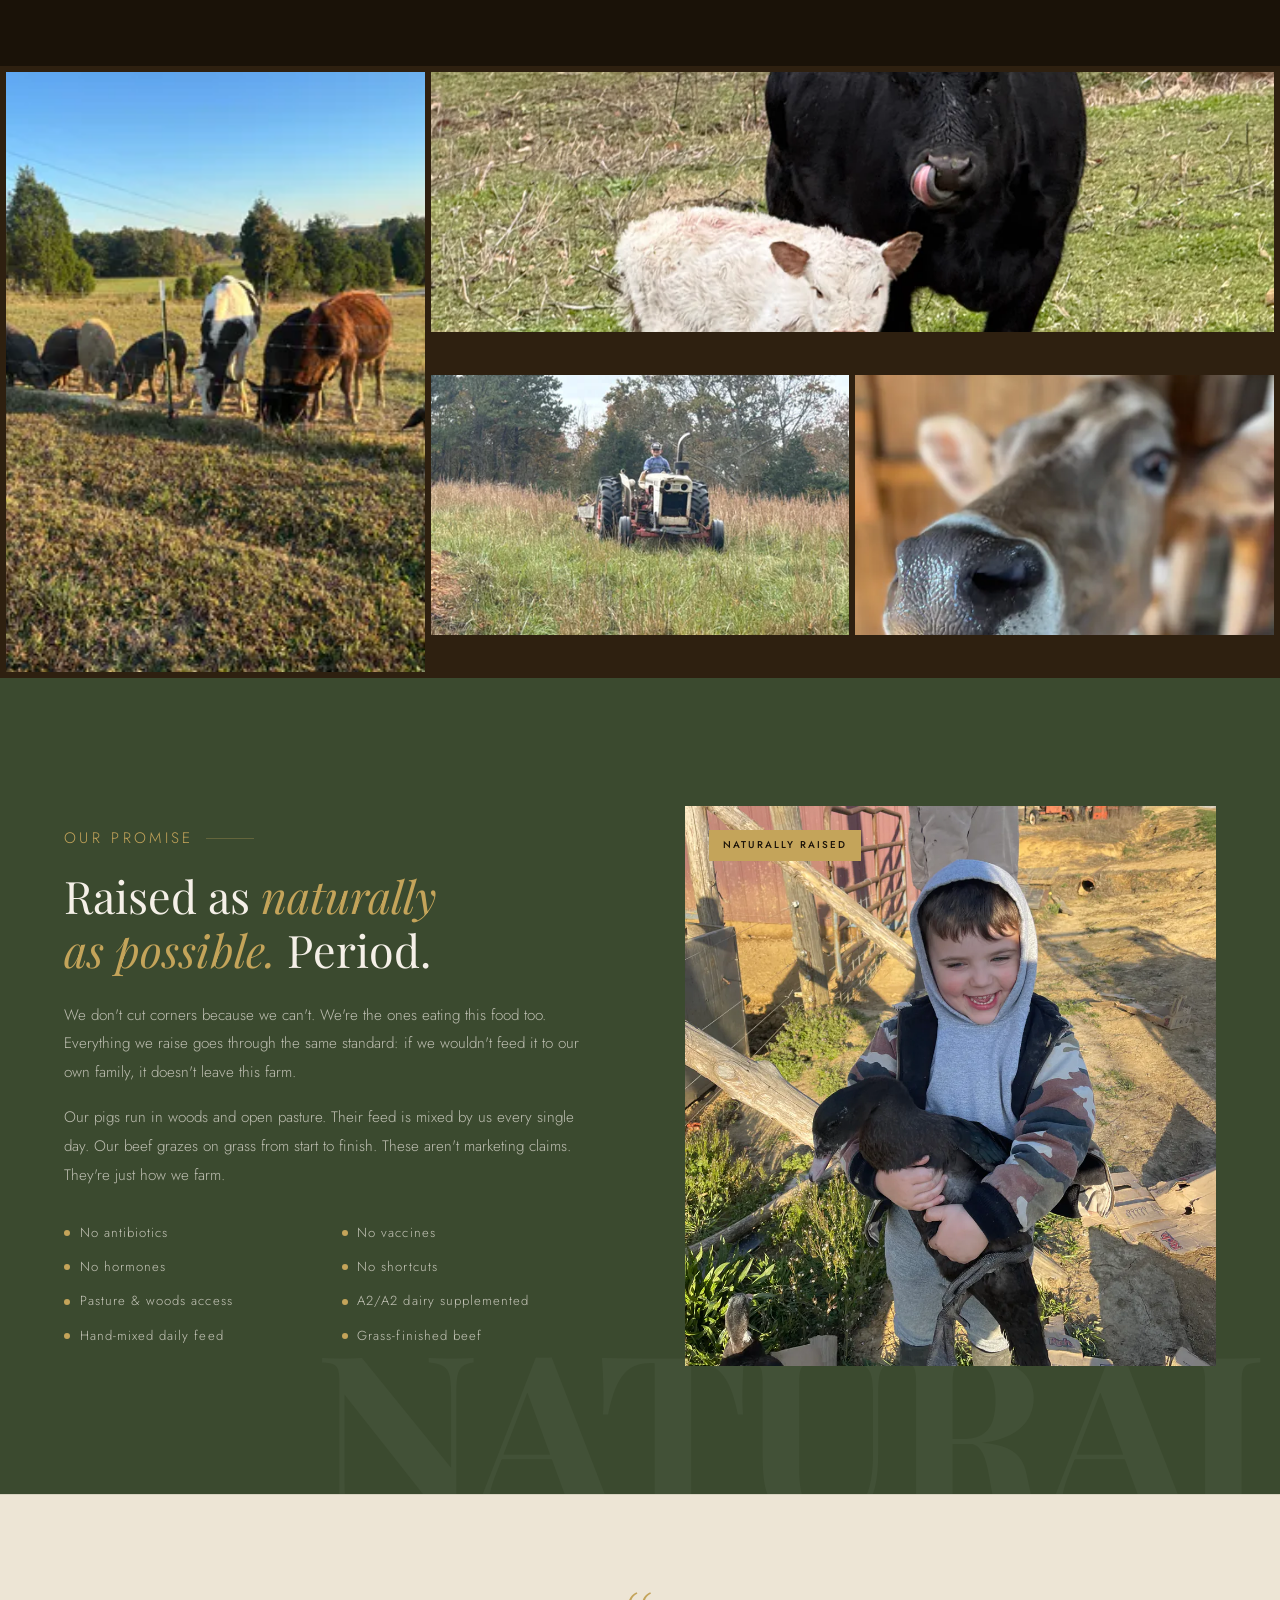
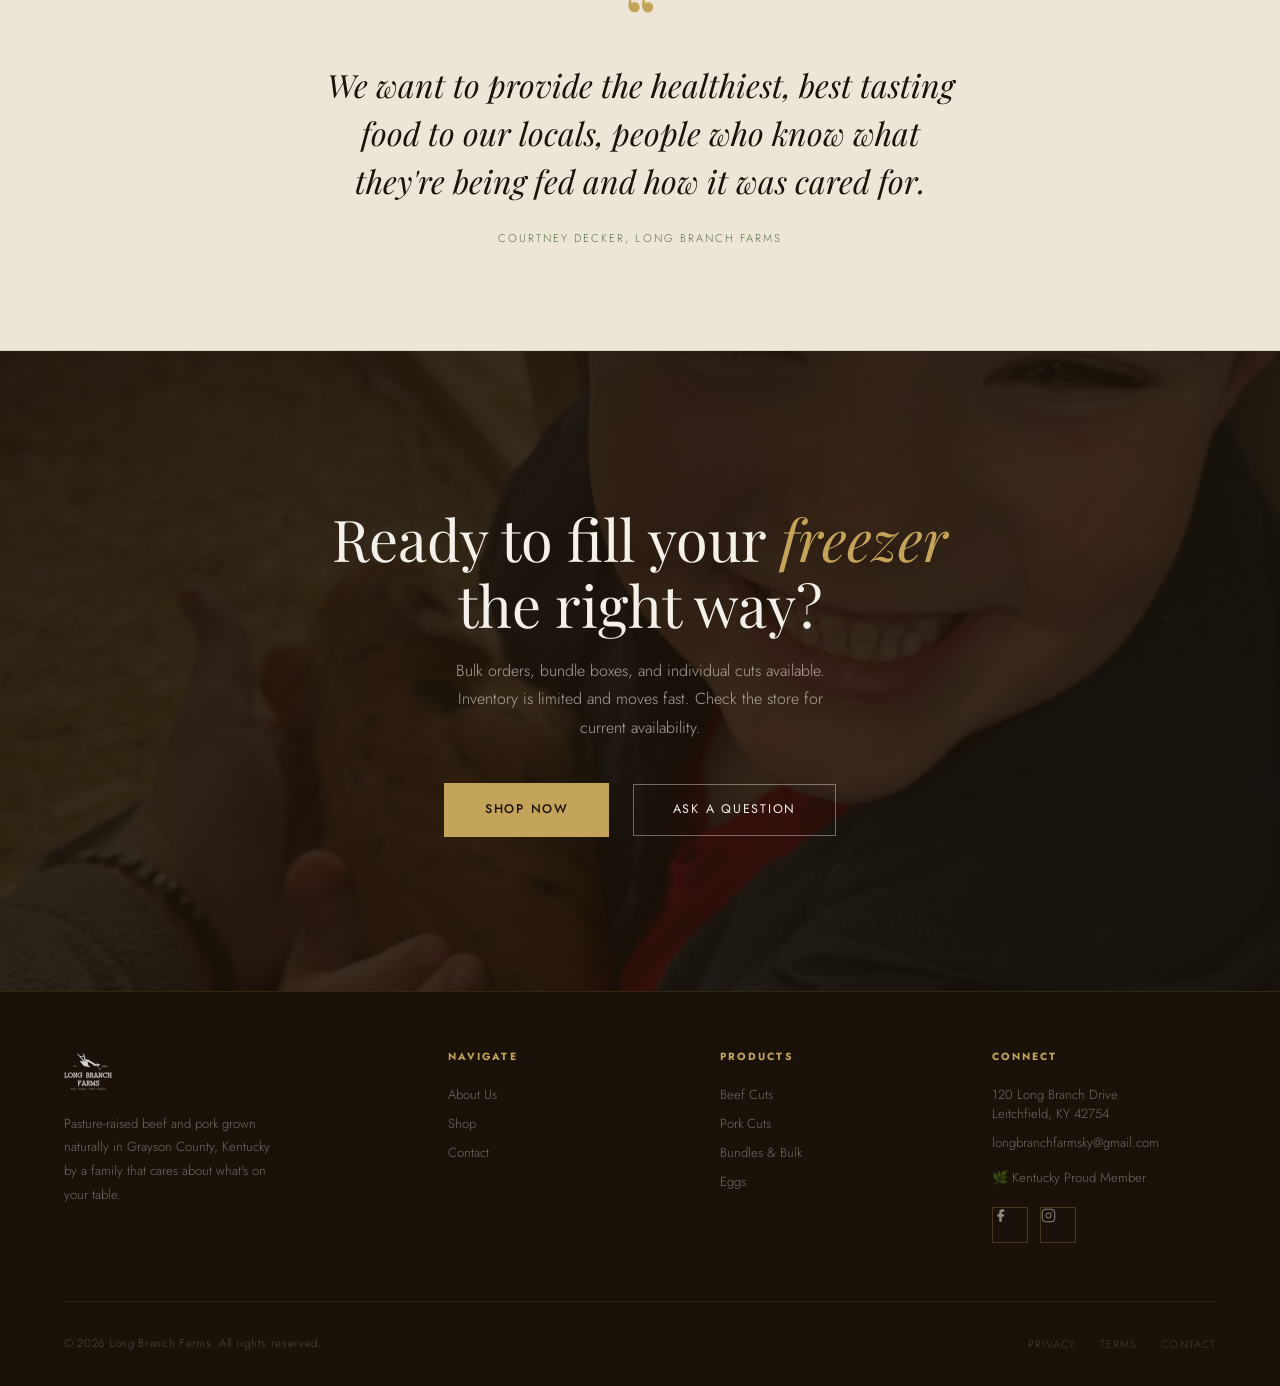
==== commit 237fed5b: "Optimize every site image and rewrite the alt text Images were the worst problem on the site: 97 MB " ====
--- a/index.html
+++ b/index.html
@@ -14,32 +14,6 @@
 </head>
 
 <body>
-  <script>
-    /* NOTE: this block is duplicated verbatim on all five pages and must stay
-       in sync. It has to be inline and ahead of the content it governs, so it
-       cannot live in a shared file.
-
-       Progressive enhancement: .reveal content is visible by default in CSS so
-       the page is readable with JS disabled, blocked, or broken. This runs as
-       the first thing in <body>, before any revealed content is parsed or
-       painted, so opting in to the hidden-then-animate state cannot flash. */
-    (function () {
-      if (!('IntersectionObserver' in window)) return;
-      var root = document.documentElement;
-      root.classList.add('js-reveal');
-      // Failsafe: if the observer at the foot of the page never registered,
-      // something downstream broke and the hidden state would be permanent.
-      // Drop back to plain visible content. DOMContentLoaded fires after that
-      // inline script has run, so the check is exact; the timer is a backstop
-      // for a parse that never completes. Deliberately not tied to `load`,
-      // which waits on multi-megabyte photos.
-      var failsafe = function () {
-        if (!root.hasAttribute('data-reveal-observer')) root.classList.remove('js-reveal');
-      };
-      document.addEventListener('DOMContentLoaded', failsafe);
-      setTimeout(failsafe, 2000);
-    })();
-  </script>
 
 
   <!-- Header -->
@@ -61,7 +35,7 @@
 
   <!-- Hero -->
   <section id="hero">
-    <div class="hero-bg" id="heroBg"></div>
+    <div class="hero-bg bg-photo-24" id="heroBg"></div>
     <div class="hero-overlay"></div>
     <div class="hero-content">
       <p class="hero-eyebrow reveal">Kentucky Proud Since 2022</p>
@@ -112,12 +86,28 @@
   <section id="story">
     <div class="story-inner">
       <div class="story-images reveal">
-        <img class="story-img-main"
-          src="images/photo-3.jpeg"
-          alt="Long Branch Farms animals on pasture" />
-        <img class="story-img-accent"
-          src="images/photo-7.jpeg"
-          alt="Farm life at Long Branch Farms" />
+        <picture>
+          <source type="image/webp"
+            srcset="images/photo-3-480.webp 480w, images/photo-3-960.webp 960w, images/photo-3-1440.webp 1440w, images/photo-3-1920.webp 1920w"
+            sizes="(max-width: 960px) 68vw, 410px" />
+          <img class="story-img-main"
+            src="images/photo-3.jpeg"
+            srcset="images/photo-3-480.jpeg 480w, images/photo-3-960.jpeg 960w, images/photo-3.jpeg 1440w, images/photo-3-1920.jpeg 1920w"
+            sizes="(max-width: 960px) 68vw, 410px"
+            width="1440" height="1080"
+            alt="Cattle crowded along a feed line in the snow while a small child in a hooded snowsuit watches from behind the fence" />
+        </picture>
+        <picture>
+          <source type="image/webp"
+            srcset="images/photo-7-480.webp 480w, images/photo-7-960.webp 960w, images/photo-7-1440.webp 1440w"
+            sizes="(max-width: 960px) 50vw, 300px" />
+          <img class="story-img-accent"
+            src="images/photo-7.jpeg"
+            srcset="images/photo-7-480.jpeg 480w, images/photo-7-960.jpeg 960w, images/photo-7.jpeg 1440w"
+            sizes="(max-width: 960px) 50vw, 300px"
+            width="1440" height="1920"
+            alt="A boy in an orange cap riding an antique Allis-Chalmers tractor with his mom at a fall tractor show" />
+        </picture>
         <span class="story-img-tag">Est. 2022</span>
       </div>
       <div class="story-text">
@@ -156,16 +146,52 @@
   <!-- Photo Strip -->
   <div class="photo-strip">
     <div class="photo-strip-item">
-      <img src="images/photo-1.jpeg" alt="Farm photo" loading="lazy" />
+      <picture>
+        <source type="image/webp"
+          srcset="images/photo-1-480.webp 480w, images/photo-1-960.webp 960w, images/photo-1-1440.webp 1440w, images/photo-1-1920.webp 1920w"
+          sizes="(max-width: 960px) 50vw, 25vw" />
+        <img src="images/photo-1.jpeg"
+          srcset="images/photo-1-480.jpeg 480w, images/photo-1-960.jpeg 960w, images/photo-1.jpeg 1440w, images/photo-1-1920.jpeg 1920w"
+          sizes="(max-width: 960px) 50vw, 25vw"
+          width="1440" height="1080" loading="lazy"
+          alt="A white-faced cow and her calf standing with the black cattle herd on a foggy winter pasture" />
+      </picture>
     </div>
     <div class="photo-strip-item">
-      <img src="images/photo-8.jpeg" alt="Farm photo" loading="lazy" />
+      <picture>
+        <source type="image/webp"
+          srcset="images/photo-8-480.webp 480w, images/photo-8-960.webp 960w, images/photo-8-1440.webp 1440w, images/photo-8-1920.webp 1920w"
+          sizes="(max-width: 960px) 50vw, 25vw" />
+        <img src="images/photo-8.jpeg"
+          srcset="images/photo-8-480.jpeg 480w, images/photo-8-960.jpeg 960w, images/photo-8.jpeg 1440w, images/photo-8-1920.jpeg 1920w"
+          sizes="(max-width: 960px) 50vw, 25vw"
+          width="1440" height="1080" loading="lazy"
+          alt="A farmer carrying a newborn white calf in from the pasture at sunset" />
+      </picture>
     </div>
     <div class="photo-strip-item">
-      <img src="images/photo-12.jpeg" alt="Farm photo" loading="lazy" />
+      <picture>
+        <source type="image/webp"
+          srcset="images/photo-12-480.webp 480w, images/photo-12-960.webp 960w, images/photo-12-1440.webp 1440w"
+          sizes="(max-width: 960px) 50vw, 25vw" />
+        <img src="images/photo-12.jpeg"
+          srcset="images/photo-12-480.jpeg 480w, images/photo-12-960.jpeg 960w, images/photo-12.jpeg 1440w"
+          sizes="(max-width: 960px) 50vw, 25vw"
+          width="1440" height="1920" loading="lazy"
+          alt="A Jersey cow leaning over her feed bucket in the barn, wearing a gray cowboy hat someone set on her head" />
+      </picture>
     </div>
     <div class="photo-strip-item">
-      <img src="images/photo-15.jpeg" alt="Farm photo" loading="lazy" />
+      <picture>
+        <source type="image/webp"
+          srcset="images/photo-15-480.webp 480w, images/photo-15-960.webp 960w, images/photo-15-1284.webp 1284w"
+          sizes="(max-width: 960px) 50vw, 25vw" />
+        <img src="images/photo-15.jpeg"
+          srcset="images/photo-15-480.jpeg 480w, images/photo-15-960.jpeg 960w, images/photo-15.jpeg 1284w"
+          sizes="(max-width: 960px) 50vw, 25vw"
+          width="1284" height="1698" loading="lazy"
+          alt="A white calf grazing in winter grass while a child in canvas coveralls reaches down to scratch its head" />
+      </picture>
     </div>
   </div>
 
@@ -322,19 +348,55 @@
   <!-- Feature Photo Grid -->
   <div class="feature-grid">
     <div class="fg-item fg-item-tall">
-      <img src="images/photo-2.jpeg" alt="Farm animals" loading="lazy" />
+      <picture>
+        <source type="image/webp"
+          srcset="images/photo-2-480.webp 480w, images/photo-2-960.webp 960w, images/photo-2-1440.webp 1440w, images/photo-2-1920.webp 1920w"
+          sizes="(max-width: 660px) 100vw, (max-width: 960px) 50vw, 33vw" />
+        <img src="images/photo-2.jpeg"
+          srcset="images/photo-2-480.jpeg 480w, images/photo-2-960.jpeg 960w, images/photo-2.jpeg 1440w, images/photo-2-1920.jpeg 1920w"
+          sizes="(max-width: 660px) 100vw, (max-width: 960px) 50vw, 33vw"
+          width="1440" height="1080" loading="lazy"
+          alt="Sheep, hogs and a dairy cow sharing a feeder along the fence line on a clear fall evening" />
+      </picture>
       <span class="fg-caption">Pasture Life</span>
     </div>
     <div class="fg-item fg-item-wide fg-item-sm">
-      <img src="images/photo-9.jpeg" alt="Farm scenery" loading="lazy" />
+      <picture>
+        <source type="image/webp"
+          srcset="images/photo-9-480.webp 480w, images/photo-9-960.webp 960w, images/photo-9-1440.webp 1440w, images/photo-9-1920.webp 1920w"
+          sizes="(max-width: 660px) 100vw, (max-width: 960px) 50vw, 66vw" />
+        <img src="images/photo-9.jpeg"
+          srcset="images/photo-9-480.jpeg 480w, images/photo-9-960.jpeg 960w, images/photo-9.jpeg 1440w, images/photo-9-1920.jpeg 1920w"
+          sizes="(max-width: 660px) 100vw, (max-width: 960px) 50vw, 66vw"
+          width="1440" height="1080" loading="lazy"
+          alt="A black cow standing over her white newborn calf in the pasture" />
+      </picture>
       <span class="fg-caption">Long Branch Land</span>
     </div>
     <div class="fg-item fg-item-sm">
-      <img src="images/photo-11.jpeg" alt="Farm animals" loading="lazy" />
+      <picture>
+        <source type="image/webp"
+          srcset="images/photo-11-480.webp 480w, images/photo-11-960.webp 960w, images/photo-11-1440.webp 1440w, images/photo-11-1920.webp 1920w"
+          sizes="(max-width: 660px) 100vw, (max-width: 960px) 50vw, 33vw" />
+        <img src="images/photo-11.jpeg"
+          srcset="images/photo-11-480.jpeg 480w, images/photo-11-960.jpeg 960w, images/photo-11.jpeg 1440w, images/photo-11-1920.jpeg 1920w"
+          sizes="(max-width: 660px) 100vw, (max-width: 960px) 50vw, 33vw"
+          width="1440" height="1080" loading="lazy"
+          alt="Bush-hogging tall grass on an old tractor at the edge of the tree line" />
+      </picture>
       <span class="fg-caption">Raised Naturally</span>
     </div>
     <div class="fg-item fg-item-sm">
-      <img src="images/photo-13.jpeg" alt="Farm life" loading="lazy" />
+      <picture>
+        <source type="image/webp"
+          srcset="images/photo-13-480.webp 480w, images/photo-13-960.webp 960w, images/photo-13-1440.webp 1440w"
+          sizes="(max-width: 660px) 100vw, (max-width: 960px) 50vw, 33vw" />
+        <img src="images/photo-13.jpeg"
+          srcset="images/photo-13-480.jpeg 480w, images/photo-13-960.jpeg 960w, images/photo-13.jpeg 1440w"
+          sizes="(max-width: 660px) 100vw, (max-width: 960px) 50vw, 33vw"
+          width="1440" height="1920" loading="lazy"
+          alt="A Jersey cow stretching her nose out for a scratch on the muzzle" />
+      </picture>
       <span class="fg-caption">Every Day</span>
     </div>
   </div>
@@ -365,7 +427,16 @@
         </ul>
       </div>
       <div class="promise-image reveal" style="transition-delay:.1s">
-        <img src="images/photo-5.jpeg" alt="Long Branch Farms animals on pasture" loading="lazy" />
+        <picture>
+          <source type="image/webp"
+            srcset="images/photo-5-480.webp 480w, images/photo-5-960.webp 960w, images/photo-5-1440.webp 1440w"
+            sizes="(max-width: 960px) 90vw, 545px" />
+          <img src="images/photo-5.jpeg"
+            srcset="images/photo-5-480.jpeg 480w, images/photo-5-960.jpeg 960w, images/photo-5.jpeg 1440w"
+            sizes="(max-width: 960px) 90vw, 545px"
+            width="1440" height="1920" loading="lazy"
+            alt="The farm's six-year-old grinning as he carries one of the ducks across the barn lot" />
+        </picture>
         <span class="promise-image-tag">Naturally Raised</span>
       </div>
     </div>
@@ -382,7 +453,7 @@
 
   <!-- CTA -->
   <section id="cta">
-    <div class="cta-bg"></div>
+    <div class="cta-bg bg-photo-6"></div>
     <div class="cta-overlay"></div>
     <div class="cta-content">
       <h2 class="reveal">Ready to fill your <em>freezer</em><br />the right way?</h2>
@@ -426,14 +497,17 @@
             <a href="https://www.facebook.com/profile.php?id=61573708114780" target="_blank" rel="noopener" class="social-link" aria-label="Facebook">
               <svg viewBox="0 0 24 24" xmlns="http://www.w3.org/2000/svg"><path d="M18 2h-3a5 5 0 00-5 5v3H7v4h3v8h4v-8h3l1-4h-4V7a1 1 0 011-1h3z"/></svg>
             </a>
+            <a href="#" class="social-link" aria-label="Instagram">
+              <svg viewBox="0 0 24 24" xmlns="http://www.w3.org/2000/svg"><rect x="2" y="2" width="20" height="20" rx="5" ry="5" fill="none" stroke="rgba(245,240,232,0.55)" stroke-width="1.5"/><circle cx="12" cy="12" r="4" fill="none" stroke="rgba(245,240,232,0.55)" stroke-width="1.5"/><circle cx="17.5" cy="6.5" r="1" fill="rgba(245,240,232,0.55)"/></svg>
+            </a>
           </div>
         </div>
       </div>
       <div class="footer-bottom">
         <p class="footer-copy">&copy; <span id="yr"></span> Long Branch Farms. All rights reserved.</p>
         <div class="footer-legal">
-          <a href="privacy.html">Privacy</a>
-          <a href="terms.html">Terms</a>
+          <a href="#">Privacy</a>
+          <a href="#">Terms</a>
           <a href="contact.html">Contact</a>
         </div>
       </div>
@@ -455,19 +529,12 @@
     window.addEventListener('load', () => { bg.classList.add('loaded'); });
 
     // Scroll reveal
-    // Guarded so a browser without IntersectionObserver does not throw here and
-    // abort the rest of this script. Without the observer the .reveal elements
-    // simply stay visible (see the failsafe at the top of <body>).
-    if ('IntersectionObserver' in window) {
-      const io = new IntersectionObserver(entries => {
-        entries.forEach(e => {
-          if (e.isIntersecting) { e.target.classList.add('in'); io.unobserve(e.target); }
-        });
-      }, { threshold: 0.1 });
-      document.querySelectorAll('.reveal').forEach(el => io.observe(el));
-      // Signals to that failsafe that the reveal machinery is live.
-      document.documentElement.setAttribute('data-reveal-observer', 'on');
-    }
+    const io = new IntersectionObserver(entries => {
+      entries.forEach(e => {
+        if (e.isIntersecting) { e.target.classList.add('in'); io.unobserve(e.target); }
+      });
+    }, { threshold: 0.1 });
+    document.querySelectorAll('.reveal').forEach(el => io.observe(el));
 
     // Product tabs
     document.querySelectorAll('.tab-btn').forEach(btn => {
--- a/styles.css
+++ b/styles.css
@@ -120,10 +120,15 @@
       place-items: end;
       overflow: hidden;
     }
+    /* <picture> is only a wrapper for the WebP/JPEG choice; take it out of the
+       box tree so every layout rule still applies straight to the <img>. */
+    picture { display: contents; }
+
+    /* The photo itself comes from a .bg-photo-* class on the same element --
+       see the background photos section further down. */
     .hero-bg {
       position: absolute;
       inset: 0;
-      background-image: url('images/photo-24-background.jpeg');
       background-size: cover;
       background-position: center 30%;
       transform: scale(1.04);
@@ -660,12 +665,149 @@
       padding: clamp(6rem, 12vw, 10rem) var(--side);
       overflow: hidden;
     }
+    /* Photo comes from a .bg-photo-* class, same as .hero-bg. */
     .cta-bg {
       position: absolute;
       inset: 0;
-      background-image: url('images/photo-6.jpeg');
       background-size: cover;
       background-position: center;
+    }
+
+    /* ── BACKGROUND PHOTOS ─────────────────────────────────────── */
+    /* One class per full-bleed photo, used on .hero-bg and .cta-bg. Each has
+       three background-image lines: a plain URL for browsers with no
+       image-set() support, then the WebP-first versions. A browser uses the
+       last line it understands. Phones get the 960px render further down --
+       these backgrounds always sit under a heavy dark overlay, so there is
+       nothing to gain from sending them a larger file. */
+    .bg-photo-24 {
+      background-image: url('images/photo-24-background-1920.jpeg');
+      background-image: -webkit-image-set(
+        url('images/photo-24-background-1920.webp') type('image/webp'),
+        url('images/photo-24-background-1920.jpeg') type('image/jpeg'));
+      background-image: image-set(
+        url('images/photo-24-background-1920.webp') type('image/webp'),
+        url('images/photo-24-background-1920.jpeg') type('image/jpeg'));
+    }
+    .bg-photo-6 {
+      background-image: url('images/photo-6.jpeg');
+      background-image: -webkit-image-set(
+        url('images/photo-6-1440.webp') type('image/webp'),
+        url('images/photo-6.jpeg') type('image/jpeg'));
+      background-image: image-set(
+        url('images/photo-6-1440.webp') type('image/webp'),
+        url('images/photo-6.jpeg') type('image/jpeg'));
+    }
+    .bg-photo-11 {
+      background-image: url('images/photo-11-1920.jpeg');
+      background-image: -webkit-image-set(
+        url('images/photo-11-1920.webp') type('image/webp'),
+        url('images/photo-11-1920.jpeg') type('image/jpeg'));
+      background-image: image-set(
+        url('images/photo-11-1920.webp') type('image/webp'),
+        url('images/photo-11-1920.jpeg') type('image/jpeg'));
+    }
+    .bg-photo-18 {
+      background-image: url('images/photo-18.jpeg');
+      background-image: -webkit-image-set(
+        url('images/photo-18-1440.webp') type('image/webp'),
+        url('images/photo-18.jpeg') type('image/jpeg'));
+      background-image: image-set(
+        url('images/photo-18-1440.webp') type('image/webp'),
+        url('images/photo-18.jpeg') type('image/jpeg'));
+    }
+    .bg-photo-19 {
+      background-image: url('images/photo-19.jpeg');
+      background-image: -webkit-image-set(
+        url('images/photo-19-1440.webp') type('image/webp'),
+        url('images/photo-19.jpeg') type('image/jpeg'));
+      background-image: image-set(
+        url('images/photo-19-1440.webp') type('image/webp'),
+        url('images/photo-19.jpeg') type('image/jpeg'));
+    }
+    .bg-photo-22 {
+      background-image: url('images/photo-22.jpeg');
+      background-image: -webkit-image-set(
+        url('images/photo-22-1440.webp') type('image/webp'),
+        url('images/photo-22.jpeg') type('image/jpeg'));
+      background-image: image-set(
+        url('images/photo-22-1440.webp') type('image/webp'),
+        url('images/photo-22.jpeg') type('image/jpeg'));
+    }
+    .bg-photo-25 {
+      background-image: url('images/photo-25.jpeg');
+      background-image: -webkit-image-set(
+        url('images/photo-25-1440.webp') type('image/webp'),
+        url('images/photo-25.jpeg') type('image/jpeg'));
+      background-image: image-set(
+        url('images/photo-25-1440.webp') type('image/webp'),
+        url('images/photo-25.jpeg') type('image/jpeg'));
+    }
+
+    @media (max-width: 660px) {
+      .bg-photo-24 {
+        background-image: url('images/photo-24-background-960.jpeg');
+        background-image: -webkit-image-set(
+          url('images/photo-24-background-960.webp') type('image/webp'),
+          url('images/photo-24-background-960.jpeg') type('image/jpeg'));
+        background-image: image-set(
+          url('images/photo-24-background-960.webp') type('image/webp'),
+          url('images/photo-24-background-960.jpeg') type('image/jpeg'));
+      }
+      .bg-photo-6 {
+        background-image: url('images/photo-6-960.jpeg');
+        background-image: -webkit-image-set(
+          url('images/photo-6-960.webp') type('image/webp'),
+          url('images/photo-6-960.jpeg') type('image/jpeg'));
+        background-image: image-set(
+          url('images/photo-6-960.webp') type('image/webp'),
+          url('images/photo-6-960.jpeg') type('image/jpeg'));
+      }
+      .bg-photo-11 {
+        background-image: url('images/photo-11-960.jpeg');
+        background-image: -webkit-image-set(
+          url('images/photo-11-960.webp') type('image/webp'),
+          url('images/photo-11-960.jpeg') type('image/jpeg'));
+        background-image: image-set(
+          url('images/photo-11-960.webp') type('image/webp'),
+          url('images/photo-11-960.jpeg') type('image/jpeg'));
+      }
+      .bg-photo-18 {
+        background-image: url('images/photo-18-960.jpeg');
+        background-image: -webkit-image-set(
+          url('images/photo-18-960.webp') type('image/webp'),
+          url('images/photo-18-960.jpeg') type('image/jpeg'));
+        background-image: image-set(
+          url('images/photo-18-960.webp') type('image/webp'),
+          url('images/photo-18-960.jpeg') type('image/jpeg'));
+      }
+      .bg-photo-19 {
+        background-image: url('images/photo-19-960.jpeg');
+        background-image: -webkit-image-set(
+          url('images/photo-19-960.webp') type('image/webp'),
+          url('images/photo-19-960.jpeg') type('image/jpeg'));
+        background-image: image-set(
+          url('images/photo-19-960.webp') type('image/webp'),
+          url('images/photo-19-960.jpeg') type('image/jpeg'));
+      }
+      .bg-photo-22 {
+        background-image: url('images/photo-22-960.jpeg');
+        background-image: -webkit-image-set(
+          url('images/photo-22-960.webp') type('image/webp'),
+          url('images/photo-22-960.jpeg') type('image/jpeg'));
+        background-image: image-set(
+          url('images/photo-22-960.webp') type('image/webp'),
+          url('images/photo-22-960.jpeg') type('image/jpeg'));
+      }
+      .bg-photo-25 {
+        background-image: url('images/photo-25-960.jpeg');
+        background-image: -webkit-image-set(
+          url('images/photo-25-960.webp') type('image/webp'),
+          url('images/photo-25-960.jpeg') type('image/jpeg'));
+        background-image: image-set(
+          url('images/photo-25-960.webp') type('image/webp'),
+          url('images/photo-25-960.jpeg') type('image/jpeg'));
+      }
     }
     .cta-overlay {
       position: absolute;
@@ -819,50 +961,3 @@
       .feature-grid { grid-template-columns: 1fr; }
       .fg-item-tall, .fg-item-wide, .fg-item-sm { grid-column: 1; grid-row: span 1; height: 240px; }
     }
-
-    /* ── PROGRESSIVE-ENHANCEMENT REVEAL ────────────────────────── */
-    /* .reveal is visible by default so every section still renders when
-       JavaScript is disabled, blocked, or throws before the
-       IntersectionObserver registers. A tiny script at the top of <body>
-       adds .js-reveal to <html>, which opts in to the hidden-then-animate
-       behaviour. The transitions themselves stay defined above. */
-    .reveal {
-      opacity: 1;
-      transform: none;
-    }
-    html.js-reveal .reveal:not(.in) {
-      opacity: 0;
-      transform: translateY(28px);
-    }
-
-    /* ── REDUCED MOTION ────────────────────────────────────────── */
-    /* Durations are collapsed rather than set to `none` so transitionend /
-       animationend handlers still fire and nothing is left stuck mid-state. */
-    @media (prefers-reduced-motion: reduce) {
-      html {
-        scroll-behavior: auto;
-      }
-      *,
-      *::before,
-      *::after {
-        animation-duration: 0.01ms !important;
-        animation-delay: 0ms !important;
-        animation-iteration-count: 1 !important;
-        transition-duration: 0.01ms !important;
-        transition-delay: 0ms !important;
-        scroll-behavior: auto !important;
-      }
-      /* Reveal content is shown outright: no fade, no offset, no dependence
-         on the observer ever firing. Beats the inline transition-delay
-         attributes and the .js-reveal opt-in above. */
-      .reveal,
-      html.js-reveal .reveal:not(.in) {
-        opacity: 1 !important;
-        transform: none !important;
-      }
-      /* Hero background: skip the 8s scale(1.04) -> scale(1) push-in. */
-      .hero-bg,
-      .hero-bg.loaded {
-        transform: none;
-      }
-    }
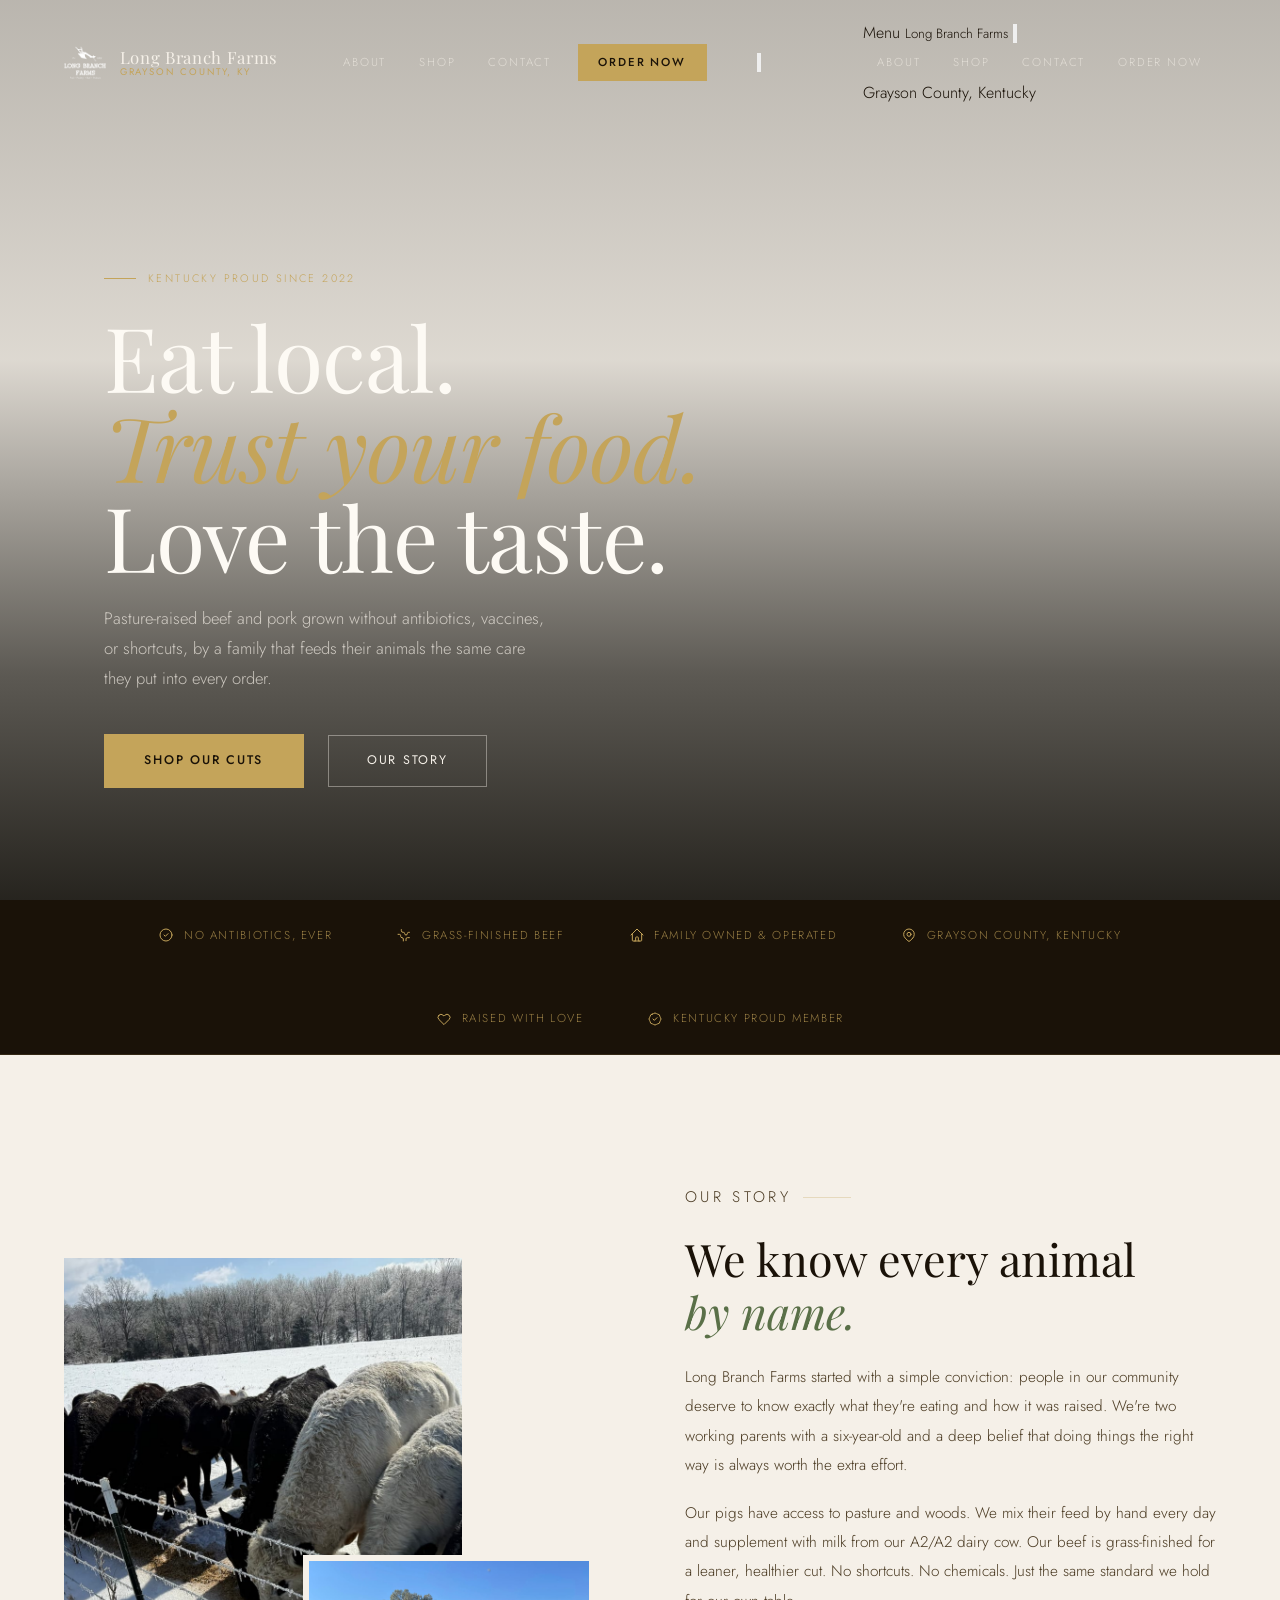
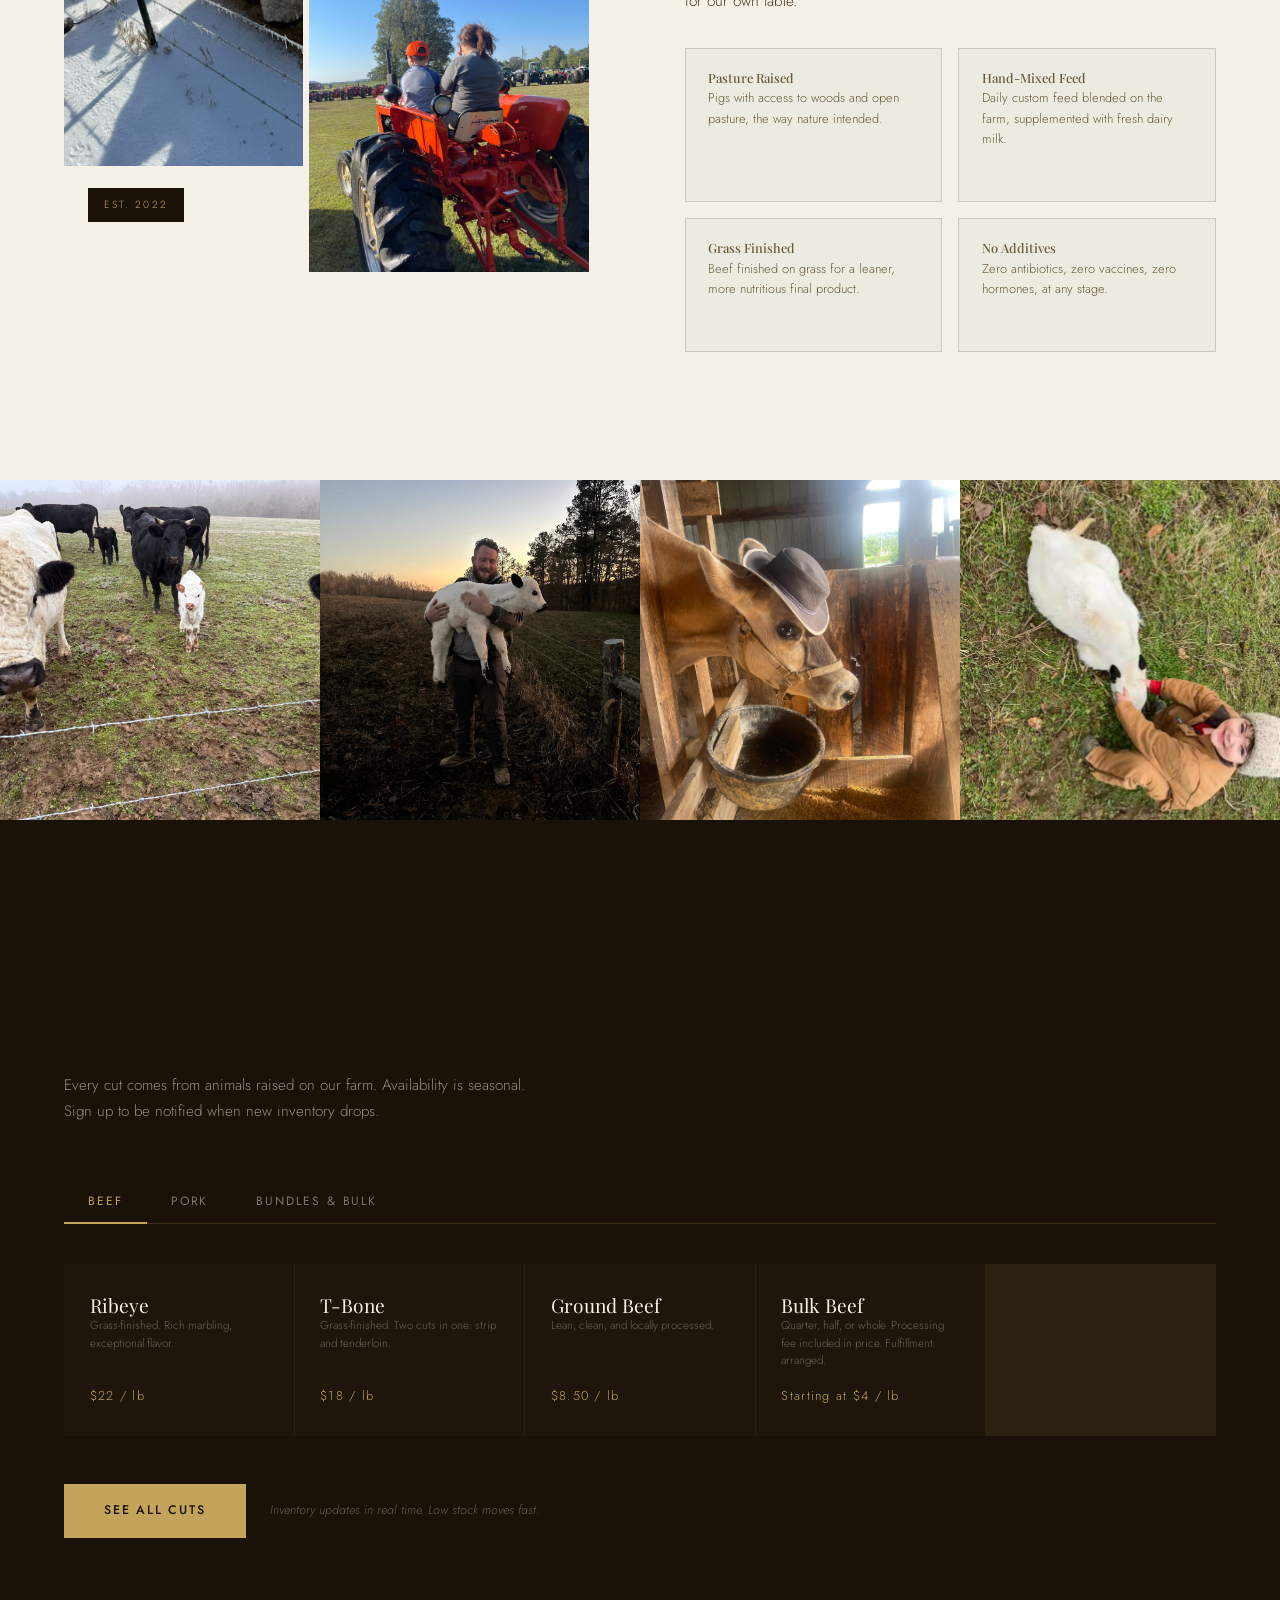
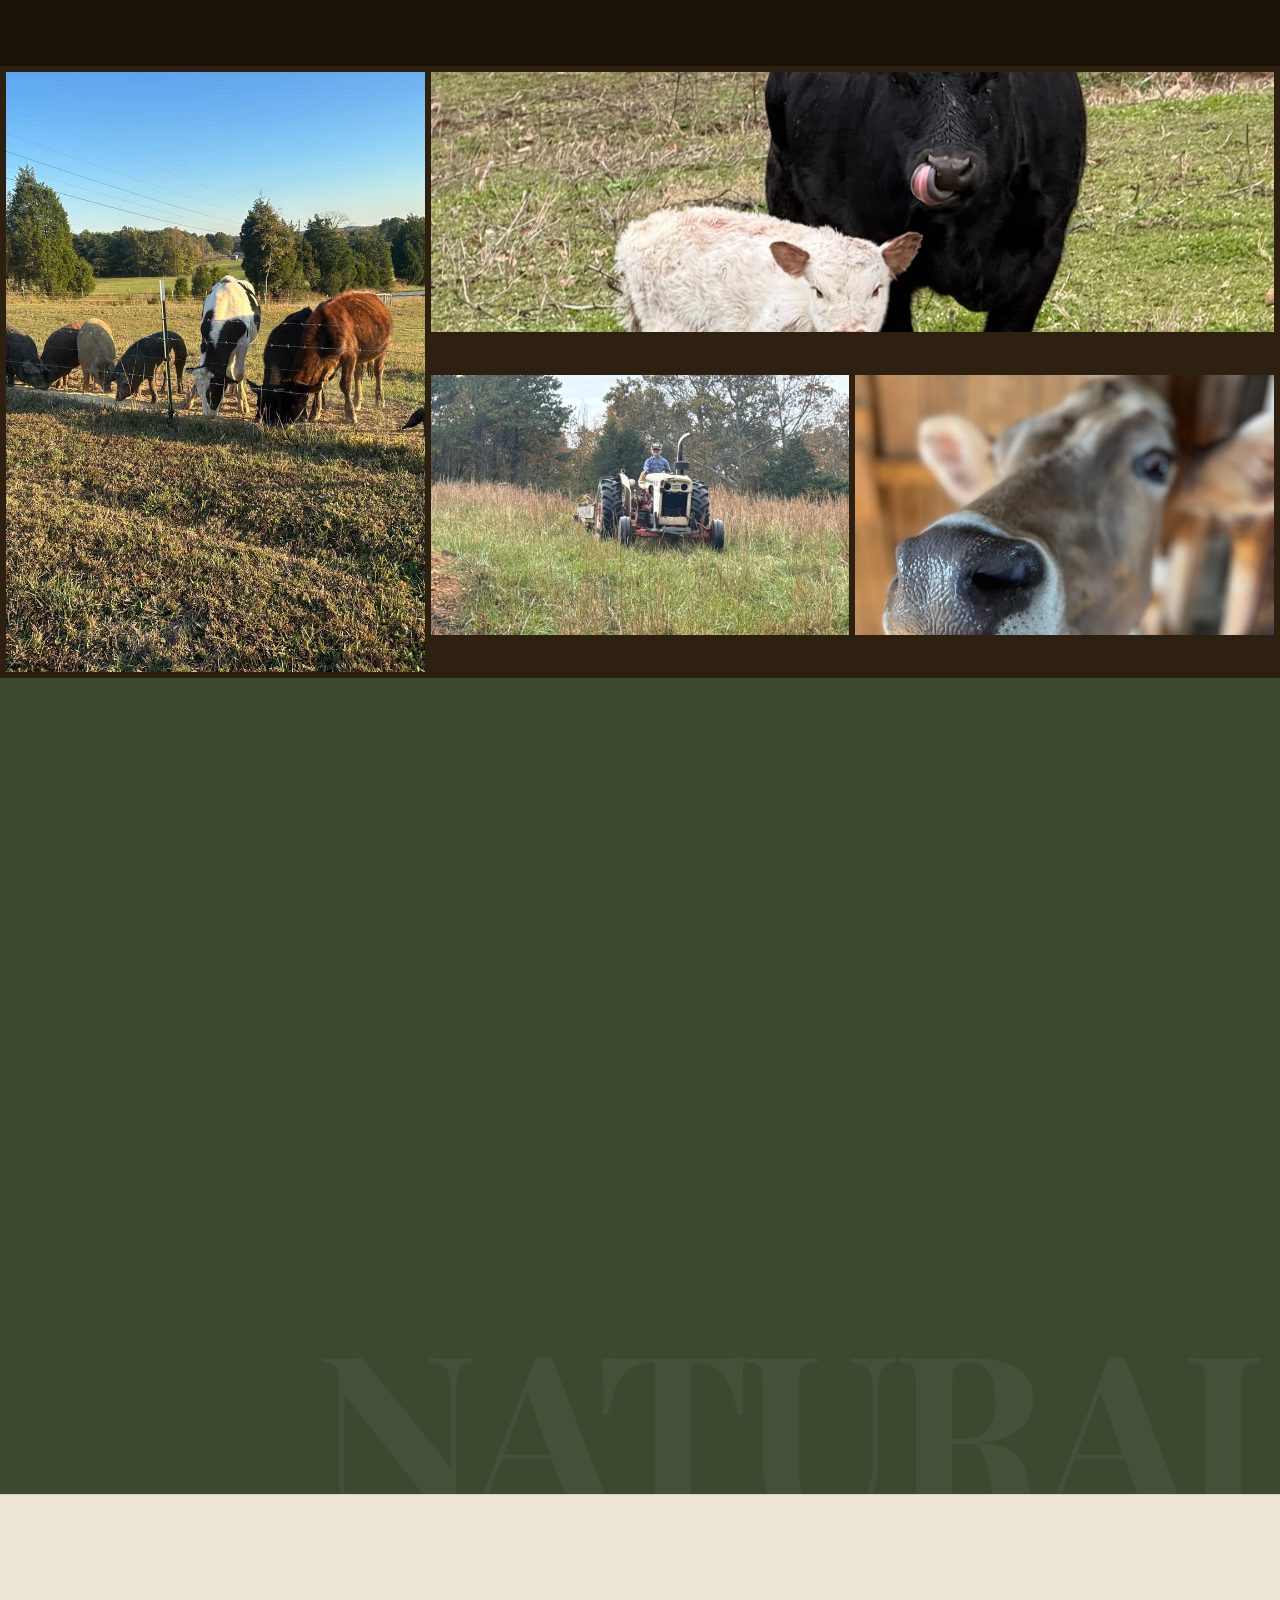
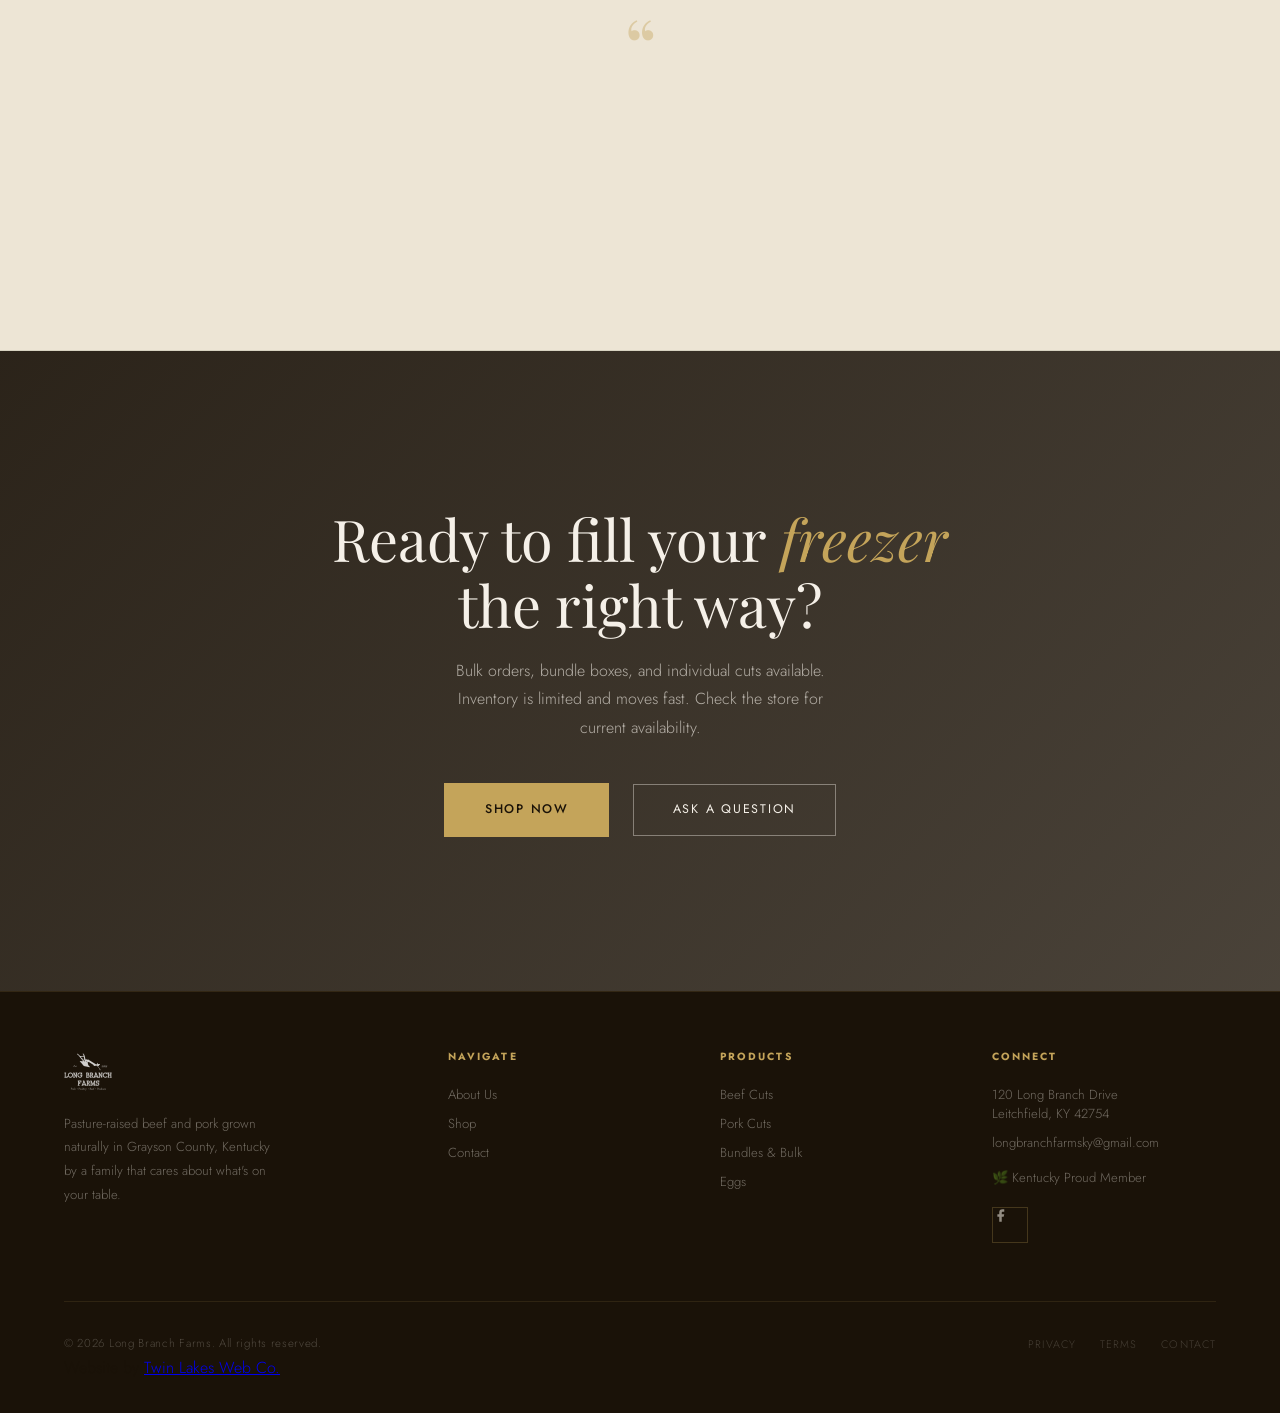
==== commit ff576b6f: "Add footer with website credit" ====
--- a/index.html
+++ b/index.html
@@ -11,9 +11,301 @@
   <link href="https://fonts.googleapis.com/css2?family=Playfair+Display:ital,wght@0,400;0,500;0,700;1,400;1,500&family=Jost:wght@300;400;500&display=swap" rel="stylesheet" />
 
   <link rel="stylesheet" href="styles.css" />
+
+  <link rel="canonical" href="https://www.longbranch-farms.com/" />
+  <meta name="robots" content="index, follow, max-image-preview:large, max-snippet:-1" />
+  <meta name="theme-color" content="#1a1208" />
+
+  <!-- Icons -->
+  <link rel="icon" href="/favicon.ico" sizes="any" />
+  <link rel="icon" type="image/png" sizes="32x32" href="/favicon-32x32.png" />
+  <link rel="icon" type="image/png" sizes="16x16" href="/favicon-16x16.png" />
+  <link rel="apple-touch-icon" sizes="180x180" href="/apple-touch-icon.png" />
+  <link rel="manifest" href="/site.webmanifest" />
+
+  <!-- Open Graph -->
+  <meta property="og:type" content="website" />
+  <meta property="og:site_name" content="Long Branch Farms" />
+  <meta property="og:locale" content="en_US" />
+  <meta property="og:title" content="Long Branch Farms | Grayson County, KY" />
+  <meta property="og:description" content="Long Branch Farms: Pasture-raised beef and pork grown naturally in Grayson County, Kentucky. No antibiotics. No vaccines. Just real food from people who care." />
+  <meta property="og:url" content="https://www.longbranch-farms.com/" />
+  <meta property="og:image" content="https://www.longbranch-farms.com/images/social-card.jpg" />
+  <meta property="og:image:type" content="image/jpeg" />
+  <meta property="og:image:width" content="1200" />
+  <meta property="og:image:height" content="630" />
+  <meta property="og:image:alt" content="The Long Branch Farms logo over cattle, pigs and sheep grazing on Kentucky pasture" />
+
+  <!-- Twitter -->
+  <meta name="twitter:card" content="summary_large_image" />
+  <meta name="twitter:title" content="Long Branch Farms | Grayson County, KY" />
+  <meta name="twitter:description" content="Long Branch Farms: Pasture-raised beef and pork grown naturally in Grayson County, Kentucky. No antibiotics. No vaccines. Just real food from people who care." />
+  <meta name="twitter:image" content="https://www.longbranch-farms.com/images/social-card.jpg" />
+  <meta name="twitter:image:alt" content="The Long Branch Farms logo over cattle, pigs and sheep grazing on Kentucky pasture" />
+
+  <script type="application/ld+json">
+  {
+    "@context": "https://schema.org",
+    "@type": ["LocalBusiness", "Farm"],
+    "@id": "https://www.longbranch-farms.com/#business",
+    "name": "Long Branch Farms",
+    "description": "Pasture-raised beef and pork grown naturally in Grayson County, Kentucky. No antibiotics. No vaccines.",
+    "url": "https://www.longbranch-farms.com/",
+    "logo": "https://www.longbranch-farms.com/images/LBF-logo-transparent.png",
+    "image": "https://www.longbranch-farms.com/images/social-card.jpg",
+    "telephone": "+1-270-230-2339",
+    "email": "longbranchfarmsky@gmail.com",
+    "foundingDate": "2022",
+    "numberOfEmployees": {
+      "@type": "QuantitativeValue",
+      "value": 2
+    },
+    "address": {
+      "@type": "PostalAddress",
+      "streetAddress": "120 Long Branch Drive",
+      "addressLocality": "Leitchfield",
+      "addressRegion": "KY",
+      "postalCode": "42754",
+      "addressCountry": "US"
+    },
+    "areaServed": "Western Central Kentucky",
+    "sameAs": [
+      "https://www.facebook.com/profile.php?id=61573708114780",
+      "https://www.kyproud.com/members/long-branch-farms"
+    ],
+    "hasOfferCatalog": {
+      "@type": "OfferCatalog",
+      "name": "Long Branch Farms price list",
+      "itemListElement": [
+        {
+          "@type": "OfferCatalog",
+          "name": "Beef",
+          "itemListElement": [
+            {
+              "@type": "Offer",
+              "itemOffered": { "@type": "Product", "name": "Ribeye" },
+              "priceCurrency": "USD",
+              "priceSpecification": {
+                "@type": "UnitPriceSpecification",
+                "price": 22,
+                "priceCurrency": "USD",
+                "referenceQuantity": { "@type": "QuantitativeValue", "value": 1, "unitCode": "LBR", "unitText": "lb" }
+              }
+            },
+            {
+              "@type": "Offer",
+              "itemOffered": { "@type": "Product", "name": "T-Bone" },
+              "priceCurrency": "USD",
+              "priceSpecification": {
+                "@type": "UnitPriceSpecification",
+                "price": 18,
+                "priceCurrency": "USD",
+                "referenceQuantity": { "@type": "QuantitativeValue", "value": 1, "unitCode": "LBR", "unitText": "lb" }
+              }
+            },
+            {
+              "@type": "Offer",
+              "itemOffered": { "@type": "Product", "name": "Ground Beef" },
+              "priceCurrency": "USD",
+              "priceSpecification": {
+                "@type": "UnitPriceSpecification",
+                "price": 8.5,
+                "priceCurrency": "USD",
+                "referenceQuantity": { "@type": "QuantitativeValue", "value": 1, "unitCode": "LBR", "unitText": "lb" }
+              }
+            },
+            {
+              "@type": "Offer",
+              "itemOffered": { "@type": "Product", "name": "Bulk Beef" },
+              "priceCurrency": "USD",
+              "priceSpecification": {
+                "@type": "UnitPriceSpecification",
+                "price": 4,
+                "minPrice": 4,
+                "priceCurrency": "USD",
+                "referenceQuantity": { "@type": "QuantitativeValue", "value": 1, "unitCode": "LBR", "unitText": "lb" }
+              }
+            }
+          ]
+        },
+        {
+          "@type": "OfferCatalog",
+          "name": "Pork",
+          "itemListElement": [
+            {
+              "@type": "Offer",
+              "itemOffered": { "@type": "Product", "name": "Bacon" },
+              "priceCurrency": "USD",
+              "priceSpecification": {
+                "@type": "UnitPriceSpecification",
+                "price": 8,
+                "priceCurrency": "USD",
+                "referenceQuantity": { "@type": "QuantitativeValue", "value": 1, "unitCode": "LBR", "unitText": "lb" }
+              }
+            },
+            {
+              "@type": "Offer",
+              "itemOffered": { "@type": "Product", "name": "Boston Butt" },
+              "priceCurrency": "USD",
+              "priceSpecification": {
+                "@type": "UnitPriceSpecification",
+                "price": 8.5,
+                "priceCurrency": "USD",
+                "referenceQuantity": { "@type": "QuantitativeValue", "value": 1, "unitCode": "LBR", "unitText": "lb" }
+              }
+            },
+            {
+              "@type": "Offer",
+              "itemOffered": { "@type": "Product", "name": "Pork Chops" },
+              "priceCurrency": "USD",
+              "priceSpecification": {
+                "@type": "UnitPriceSpecification",
+                "price": 8.5,
+                "priceCurrency": "USD",
+                "referenceQuantity": { "@type": "QuantitativeValue", "value": 1, "unitCode": "LBR", "unitText": "lb" }
+              }
+            },
+            {
+              "@type": "Offer",
+              "itemOffered": { "@type": "Product", "name": "Breakfast Sausage" },
+              "priceCurrency": "USD",
+              "priceSpecification": {
+                "@type": "UnitPriceSpecification",
+                "price": 6,
+                "priceCurrency": "USD",
+                "referenceQuantity": { "@type": "QuantitativeValue", "value": 1, "unitCode": "LBR", "unitText": "lb" }
+              }
+            },
+            {
+              "@type": "Offer",
+              "itemOffered": { "@type": "Product", "name": "Ribs" },
+              "priceCurrency": "USD",
+              "priceSpecification": {
+                "@type": "UnitPriceSpecification",
+                "price": 8,
+                "priceCurrency": "USD",
+                "referenceQuantity": { "@type": "QuantitativeValue", "value": 1, "unitCode": "LBR", "unitText": "lb" }
+              }
+            },
+            {
+              "@type": "Offer",
+              "itemOffered": { "@type": "Product", "name": "Ham Steak" },
+              "priceCurrency": "USD",
+              "priceSpecification": {
+                "@type": "UnitPriceSpecification",
+                "price": 8,
+                "priceCurrency": "USD",
+                "referenceQuantity": { "@type": "QuantitativeValue", "value": 1, "unitCode": "LBR", "unitText": "lb" }
+              }
+            },
+            {
+              "@type": "Offer",
+              "itemOffered": { "@type": "Product", "name": "Shoulder Steak" },
+              "priceCurrency": "USD",
+              "priceSpecification": {
+                "@type": "UnitPriceSpecification",
+                "price": 8,
+                "priceCurrency": "USD",
+                "referenceQuantity": { "@type": "QuantitativeValue", "value": 1, "unitCode": "LBR", "unitText": "lb" }
+              }
+            },
+            {
+              "@type": "Offer",
+              "itemOffered": { "@type": "Product", "name": "Tenderloin" },
+              "priceCurrency": "USD",
+              "priceSpecification": {
+                "@type": "UnitPriceSpecification",
+                "price": 9,
+                "priceCurrency": "USD",
+                "referenceQuantity": { "@type": "QuantitativeValue", "value": 1, "unitCode": "LBR", "unitText": "lb" }
+              }
+            },
+            {
+              "@type": "Offer",
+              "itemOffered": { "@type": "Product", "name": "Lard" },
+              "priceCurrency": "USD",
+              "priceSpecification": {
+                "@type": "UnitPriceSpecification",
+                "price": 3,
+                "priceCurrency": "USD",
+                "referenceQuantity": { "@type": "QuantitativeValue", "value": 1, "unitCode": "LBR", "unitText": "lb" }
+              }
+            }
+          ]
+        },
+        {
+          "@type": "OfferCatalog",
+          "name": "Bundles and eggs",
+          "itemListElement": [
+            {
+              "@type": "Offer",
+              "itemOffered": { "@type": "Product", "name": "Bulk Pork" },
+              "priceCurrency": "USD",
+              "priceSpecification": {
+                "@type": "UnitPriceSpecification",
+                "price": 4,
+                "priceCurrency": "USD",
+                "referenceQuantity": { "@type": "QuantitativeValue", "value": 1, "unitCode": "LBR", "unitText": "lb" }
+              }
+            },
+            {
+              "@type": "Offer",
+              "itemOffered": { "@type": "Product", "name": "Pork Bundle Box (10 lbs)" },
+              "price": 80,
+              "priceCurrency": "USD"
+            },
+            {
+              "@type": "Offer",
+              "itemOffered": { "@type": "Product", "name": "Breakfast Bundle Box" },
+              "price": 35,
+              "priceCurrency": "USD"
+            },
+            {
+              "@type": "Offer",
+              "itemOffered": { "@type": "Product", "name": "Eggs" },
+              "priceCurrency": "USD",
+              "priceSpecification": {
+                "@type": "UnitPriceSpecification",
+                "price": 3,
+                "priceCurrency": "USD",
+                "referenceQuantity": { "@type": "QuantitativeValue", "value": 1, "unitCode": "DZN", "unitText": "dozen" }
+              }
+            }
+          ]
+        }
+      ]
+    }
+  }
+  </script>
 </head>
 
 <body>
+  <script>
+    /* NOTE: this block is duplicated verbatim on all five pages and must stay
+       in sync. It has to be inline and ahead of the content it governs, so it
+       cannot live in a shared file.
+
+       Progressive enhancement: .reveal content is visible by default in CSS so
+       the page is readable with JS disabled, blocked, or broken. This runs as
+       the first thing in <body>, before any revealed content is parsed or
+       painted, so opting in to the hidden-then-animate state cannot flash. */
+    (function () {
+      if (!('IntersectionObserver' in window)) return;
+      var root = document.documentElement;
+      root.classList.add('js-reveal');
+      // Failsafe: if the observer at the foot of the page never registered,
+      // something downstream broke and the hidden state would be permanent.
+      // Drop back to plain visible content. DOMContentLoaded fires after that
+      // inline script has run, so the check is exact; the timer is a backstop
+      // for a parse that never completes. Deliberately not tied to `load`,
+      // which waits on multi-megabyte photos.
+      var failsafe = function () {
+        if (!root.hasAttribute('data-reveal-observer')) root.classList.remove('js-reveal');
+      };
+      document.addEventListener('DOMContentLoaded', failsafe);
+      setTimeout(failsafe, 2000);
+    })();
+  </script>
 
 
   <!-- Header -->
@@ -31,11 +323,33 @@
       <a href="contact.html">Contact</a>
       <a href="#products" class="nav-cta">Order Now</a>
     </nav>
+    <button class="nav-toggle" id="navToggle" type="button" aria-label="Open menu" aria-expanded="false" aria-controls="navDrawer">
+      <svg viewBox="0 0 24 24" aria-hidden="true" focusable="false"><path d="M4 7h16M4 12h16M4 17h16" stroke-linecap="round" stroke-linejoin="round"/></svg>
+    </button>
+    <div class="nav-backdrop" id="navBackdrop"></div>
+    <div class="nav-drawer" id="navDrawer" role="dialog" aria-modal="true" aria-label="Site menu">
+      <div class="nav-drawer-top">
+        <span class="nav-drawer-label">
+          Menu
+          <small>Long Branch Farms</small>
+        </span>
+        <button class="nav-close" id="navClose" type="button" aria-label="Close menu">
+          <svg viewBox="0 0 24 24" aria-hidden="true" focusable="false"><path d="M6 6l12 12M18 6L6 18" stroke-linecap="round" stroke-linejoin="round"/></svg>
+        </button>
+      </div>
+      <nav class="nav-drawer-links" aria-label="Mobile">
+        <a href="about.html">About</a>
+        <a href="#products">Shop</a>
+        <a href="contact.html">Contact</a>
+        <a href="#products" class="nav-drawer-cta">Order Now</a>
+      </nav>
+      <p class="nav-drawer-note">Grayson County, Kentucky</p>
+    </div>
   </header>
 
   <!-- Hero -->
   <section id="hero">
-    <div class="hero-bg bg-photo-24" id="heroBg"></div>
+    <div class="hero-bg" id="heroBg"></div>
     <div class="hero-overlay"></div>
     <div class="hero-content">
       <p class="hero-eyebrow reveal">Kentucky Proud Since 2022</p>
@@ -86,28 +400,12 @@
   <section id="story">
     <div class="story-inner">
       <div class="story-images reveal">
-        <picture>
-          <source type="image/webp"
-            srcset="images/photo-3-480.webp 480w, images/photo-3-960.webp 960w, images/photo-3-1440.webp 1440w, images/photo-3-1920.webp 1920w"
-            sizes="(max-width: 960px) 68vw, 410px" />
-          <img class="story-img-main"
-            src="images/photo-3.jpeg"
-            srcset="images/photo-3-480.jpeg 480w, images/photo-3-960.jpeg 960w, images/photo-3.jpeg 1440w, images/photo-3-1920.jpeg 1920w"
-            sizes="(max-width: 960px) 68vw, 410px"
-            width="1440" height="1080"
-            alt="Cattle crowded along a feed line in the snow while a small child in a hooded snowsuit watches from behind the fence" />
-        </picture>
-        <picture>
-          <source type="image/webp"
-            srcset="images/photo-7-480.webp 480w, images/photo-7-960.webp 960w, images/photo-7-1440.webp 1440w"
-            sizes="(max-width: 960px) 50vw, 300px" />
-          <img class="story-img-accent"
-            src="images/photo-7.jpeg"
-            srcset="images/photo-7-480.jpeg 480w, images/photo-7-960.jpeg 960w, images/photo-7.jpeg 1440w"
-            sizes="(max-width: 960px) 50vw, 300px"
-            width="1440" height="1920"
-            alt="A boy in an orange cap riding an antique Allis-Chalmers tractor with his mom at a fall tractor show" />
-        </picture>
+        <img class="story-img-main"
+          src="images/photo-3.jpeg"
+          alt="Long Branch Farms animals on pasture" />
+        <img class="story-img-accent"
+          src="images/photo-7.jpeg"
+          alt="Farm life at Long Branch Farms" />
         <span class="story-img-tag">Est. 2022</span>
       </div>
       <div class="story-text">
@@ -146,52 +444,16 @@
   <!-- Photo Strip -->
   <div class="photo-strip">
     <div class="photo-strip-item">
-      <picture>
-        <source type="image/webp"
-          srcset="images/photo-1-480.webp 480w, images/photo-1-960.webp 960w, images/photo-1-1440.webp 1440w, images/photo-1-1920.webp 1920w"
-          sizes="(max-width: 960px) 50vw, 25vw" />
-        <img src="images/photo-1.jpeg"
-          srcset="images/photo-1-480.jpeg 480w, images/photo-1-960.jpeg 960w, images/photo-1.jpeg 1440w, images/photo-1-1920.jpeg 1920w"
-          sizes="(max-width: 960px) 50vw, 25vw"
-          width="1440" height="1080" loading="lazy"
-          alt="A white-faced cow and her calf standing with the black cattle herd on a foggy winter pasture" />
-      </picture>
+      <img src="images/photo-1.jpeg" alt="Farm photo" loading="lazy" />
     </div>
     <div class="photo-strip-item">
-      <picture>
-        <source type="image/webp"
-          srcset="images/photo-8-480.webp 480w, images/photo-8-960.webp 960w, images/photo-8-1440.webp 1440w, images/photo-8-1920.webp 1920w"
-          sizes="(max-width: 960px) 50vw, 25vw" />
-        <img src="images/photo-8.jpeg"
-          srcset="images/photo-8-480.jpeg 480w, images/photo-8-960.jpeg 960w, images/photo-8.jpeg 1440w, images/photo-8-1920.jpeg 1920w"
-          sizes="(max-width: 960px) 50vw, 25vw"
-          width="1440" height="1080" loading="lazy"
-          alt="A farmer carrying a newborn white calf in from the pasture at sunset" />
-      </picture>
+      <img src="images/photo-8.jpeg" alt="Farm photo" loading="lazy" />
     </div>
     <div class="photo-strip-item">
-      <picture>
-        <source type="image/webp"
-          srcset="images/photo-12-480.webp 480w, images/photo-12-960.webp 960w, images/photo-12-1440.webp 1440w"
-          sizes="(max-width: 960px) 50vw, 25vw" />
-        <img src="images/photo-12.jpeg"
-          srcset="images/photo-12-480.jpeg 480w, images/photo-12-960.jpeg 960w, images/photo-12.jpeg 1440w"
-          sizes="(max-width: 960px) 50vw, 25vw"
-          width="1440" height="1920" loading="lazy"
-          alt="A Jersey cow leaning over her feed bucket in the barn, wearing a gray cowboy hat someone set on her head" />
-      </picture>
+      <img src="images/photo-12.jpeg" alt="Farm photo" loading="lazy" />
     </div>
     <div class="photo-strip-item">
-      <picture>
-        <source type="image/webp"
-          srcset="images/photo-15-480.webp 480w, images/photo-15-960.webp 960w, images/photo-15-1284.webp 1284w"
-          sizes="(max-width: 960px) 50vw, 25vw" />
-        <img src="images/photo-15.jpeg"
-          srcset="images/photo-15-480.jpeg 480w, images/photo-15-960.jpeg 960w, images/photo-15.jpeg 1284w"
-          sizes="(max-width: 960px) 50vw, 25vw"
-          width="1284" height="1698" loading="lazy"
-          alt="A white calf grazing in winter grass while a child in canvas coveralls reaches down to scratch its head" />
-      </picture>
+      <img src="images/photo-15.jpeg" alt="Farm photo" loading="lazy" />
     </div>
   </div>
 
@@ -348,55 +610,19 @@
   <!-- Feature Photo Grid -->
   <div class="feature-grid">
     <div class="fg-item fg-item-tall">
-      <picture>
-        <source type="image/webp"
-          srcset="images/photo-2-480.webp 480w, images/photo-2-960.webp 960w, images/photo-2-1440.webp 1440w, images/photo-2-1920.webp 1920w"
-          sizes="(max-width: 660px) 100vw, (max-width: 960px) 50vw, 33vw" />
-        <img src="images/photo-2.jpeg"
-          srcset="images/photo-2-480.jpeg 480w, images/photo-2-960.jpeg 960w, images/photo-2.jpeg 1440w, images/photo-2-1920.jpeg 1920w"
-          sizes="(max-width: 660px) 100vw, (max-width: 960px) 50vw, 33vw"
-          width="1440" height="1080" loading="lazy"
-          alt="Sheep, hogs and a dairy cow sharing a feeder along the fence line on a clear fall evening" />
-      </picture>
+      <img src="images/photo-2.jpeg" alt="Farm animals" loading="lazy" />
       <span class="fg-caption">Pasture Life</span>
     </div>
     <div class="fg-item fg-item-wide fg-item-sm">
-      <picture>
-        <source type="image/webp"
-          srcset="images/photo-9-480.webp 480w, images/photo-9-960.webp 960w, images/photo-9-1440.webp 1440w, images/photo-9-1920.webp 1920w"
-          sizes="(max-width: 660px) 100vw, (max-width: 960px) 50vw, 66vw" />
-        <img src="images/photo-9.jpeg"
-          srcset="images/photo-9-480.jpeg 480w, images/photo-9-960.jpeg 960w, images/photo-9.jpeg 1440w, images/photo-9-1920.jpeg 1920w"
-          sizes="(max-width: 660px) 100vw, (max-width: 960px) 50vw, 66vw"
-          width="1440" height="1080" loading="lazy"
-          alt="A black cow standing over her white newborn calf in the pasture" />
-      </picture>
+      <img src="images/photo-9.jpeg" alt="Farm scenery" loading="lazy" />
       <span class="fg-caption">Long Branch Land</span>
     </div>
     <div class="fg-item fg-item-sm">
-      <picture>
-        <source type="image/webp"
-          srcset="images/photo-11-480.webp 480w, images/photo-11-960.webp 960w, images/photo-11-1440.webp 1440w, images/photo-11-1920.webp 1920w"
-          sizes="(max-width: 660px) 100vw, (max-width: 960px) 50vw, 33vw" />
-        <img src="images/photo-11.jpeg"
-          srcset="images/photo-11-480.jpeg 480w, images/photo-11-960.jpeg 960w, images/photo-11.jpeg 1440w, images/photo-11-1920.jpeg 1920w"
-          sizes="(max-width: 660px) 100vw, (max-width: 960px) 50vw, 33vw"
-          width="1440" height="1080" loading="lazy"
-          alt="Bush-hogging tall grass on an old tractor at the edge of the tree line" />
-      </picture>
+      <img src="images/photo-11.jpeg" alt="Farm animals" loading="lazy" />
       <span class="fg-caption">Raised Naturally</span>
     </div>
     <div class="fg-item fg-item-sm">
-      <picture>
-        <source type="image/webp"
-          srcset="images/photo-13-480.webp 480w, images/photo-13-960.webp 960w, images/photo-13-1440.webp 1440w"
-          sizes="(max-width: 660px) 100vw, (max-width: 960px) 50vw, 33vw" />
-        <img src="images/photo-13.jpeg"
-          srcset="images/photo-13-480.jpeg 480w, images/photo-13-960.jpeg 960w, images/photo-13.jpeg 1440w"
-          sizes="(max-width: 660px) 100vw, (max-width: 960px) 50vw, 33vw"
-          width="1440" height="1920" loading="lazy"
-          alt="A Jersey cow stretching her nose out for a scratch on the muzzle" />
-      </picture>
+      <img src="images/photo-13.jpeg" alt="Farm life" loading="lazy" />
       <span class="fg-caption">Every Day</span>
     </div>
   </div>
@@ -427,16 +653,7 @@
         </ul>
       </div>
       <div class="promise-image reveal" style="transition-delay:.1s">
-        <picture>
-          <source type="image/webp"
-            srcset="images/photo-5-480.webp 480w, images/photo-5-960.webp 960w, images/photo-5-1440.webp 1440w"
-            sizes="(max-width: 960px) 90vw, 545px" />
-          <img src="images/photo-5.jpeg"
-            srcset="images/photo-5-480.jpeg 480w, images/photo-5-960.jpeg 960w, images/photo-5.jpeg 1440w"
-            sizes="(max-width: 960px) 90vw, 545px"
-            width="1440" height="1920" loading="lazy"
-            alt="The farm's six-year-old grinning as he carries one of the ducks across the barn lot" />
-        </picture>
+        <img src="images/photo-5.jpeg" alt="Long Branch Farms animals on pasture" loading="lazy" />
         <span class="promise-image-tag">Naturally Raised</span>
       </div>
     </div>
@@ -453,7 +670,7 @@
 
   <!-- CTA -->
   <section id="cta">
-    <div class="cta-bg bg-photo-6"></div>
+    <div class="cta-bg"></div>
     <div class="cta-overlay"></div>
     <div class="cta-content">
       <h2 class="reveal">Ready to fill your <em>freezer</em><br />the right way?</h2>
@@ -497,20 +714,20 @@
             <a href="https://www.facebook.com/profile.php?id=61573708114780" target="_blank" rel="noopener" class="social-link" aria-label="Facebook">
               <svg viewBox="0 0 24 24" xmlns="http://www.w3.org/2000/svg"><path d="M18 2h-3a5 5 0 00-5 5v3H7v4h3v8h4v-8h3l1-4h-4V7a1 1 0 011-1h3z"/></svg>
             </a>
-            <a href="#" class="social-link" aria-label="Instagram">
-              <svg viewBox="0 0 24 24" xmlns="http://www.w3.org/2000/svg"><rect x="2" y="2" width="20" height="20" rx="5" ry="5" fill="none" stroke="rgba(245,240,232,0.55)" stroke-width="1.5"/><circle cx="12" cy="12" r="4" fill="none" stroke="rgba(245,240,232,0.55)" stroke-width="1.5"/><circle cx="17.5" cy="6.5" r="1" fill="rgba(245,240,232,0.55)"/></svg>
-            </a>
           </div>
         </div>
       </div>
       <div class="footer-bottom">
         <p class="footer-copy">&copy; <span id="yr"></span> Long Branch Farms. All rights reserved.</p>
         <div class="footer-legal">
-          <a href="#">Privacy</a>
-          <a href="#">Terms</a>
+          <a href="privacy.html">Privacy</a>
+          <a href="terms.html">Terms</a>
           <a href="contact.html">Contact</a>
         </div>
       </div>
+    </div>
+    <div class="wrap footer-bottom">
+      <span>Website by <a href="mailto:me@caseykeown.com">Twin Lakes Web Co.</a> </span>
     </div>
   </footer>
 
@@ -524,17 +741,99 @@
       hdr.classList.toggle('scrolled', window.scrollY > 60);
     }, { passive: true });
 
+    // Mobile nav drawer
+    const navToggle = document.getElementById('navToggle');
+    const navDrawer = document.getElementById('navDrawer');
+    const navClose = document.getElementById('navClose');
+    const navBackdrop = document.getElementById('navBackdrop');
+    let navReturnFocus = null;
+    let navScrollY = 0;
+
+    const navIsOpen = () => hdr.classList.contains('nav-open');
+    const navFocusables = () => navDrawer.querySelectorAll('a[href], button');
+
+    // Hide the page behind the drawer from keyboard and screen readers.
+    function navSetRestInert(on) {
+      const supportsInert = 'inert' in HTMLElement.prototype;
+      Array.prototype.forEach.call(document.body.children, el => {
+        if (el === hdr || el.tagName === 'SCRIPT') return;
+        if (supportsInert) el.inert = on;
+        else if (on) el.setAttribute('aria-hidden', 'true');
+        else el.removeAttribute('aria-hidden');
+      });
+    }
+
+    function openNav() {
+      navReturnFocus = document.activeElement;
+      navScrollY = window.scrollY;
+      hdr.classList.add('nav-open');
+      navToggle.setAttribute('aria-expanded', 'true');
+      navToggle.setAttribute('aria-label', 'Close menu');
+      document.body.style.top = (-navScrollY) + 'px';
+      document.body.classList.add('nav-lock');
+      navSetRestInert(true);
+      const f = navFocusables();
+      if (f.length) f[0].focus();
+    }
+
+    function closeNav(restoreFocus) {
+      if (!navIsOpen()) return;
+      hdr.classList.remove('nav-open');
+      navToggle.setAttribute('aria-expanded', 'false');
+      navToggle.setAttribute('aria-label', 'Open menu');
+      navSetRestInert(false);
+      document.body.classList.remove('nav-lock');
+      document.body.style.top = '';
+      // Jump, never glide, back to where the page was before the lock.
+      const root = document.documentElement;
+      const prevBehavior = root.style.scrollBehavior;
+      root.style.scrollBehavior = 'auto';
+      window.scrollTo(0, navScrollY);
+      root.style.scrollBehavior = prevBehavior;
+      if (restoreFocus !== false) (navReturnFocus || navToggle).focus();
+      navReturnFocus = null;
+    }
+
+    navToggle.addEventListener('click', () => { navIsOpen() ? closeNav() : openNav(); });
+    navClose.addEventListener('click', () => closeNav());
+    navBackdrop.addEventListener('click', () => closeNav());
+    navDrawer.querySelectorAll('a').forEach(a => a.addEventListener('click', () => closeNav(false)));
+
+    document.addEventListener('keydown', e => {
+      if (!navIsOpen()) return;
+      if (e.key === 'Escape') { e.preventDefault(); closeNav(); return; }
+      if (e.key !== 'Tab') return;
+      const f = navFocusables();
+      if (!f.length) return;
+      const first = f[0], last = f[f.length - 1];
+      if (e.shiftKey && document.activeElement === first) { e.preventDefault(); last.focus(); }
+      else if (!e.shiftKey && document.activeElement === last) { e.preventDefault(); first.focus(); }
+    });
+
+    // Drop back to the desktop nav if the viewport grows past the drawer breakpoint
+    const navMq = window.matchMedia('not all and (max-width: 660px)');
+    const navMqChange = e => { if (e.matches) closeNav(false); };
+    if (navMq.addEventListener) navMq.addEventListener('change', navMqChange);
+    else if (navMq.addListener) navMq.addListener(navMqChange);
+
     // Hero bg subtle zoom on load
     const bg = document.getElementById('heroBg');
     window.addEventListener('load', () => { bg.classList.add('loaded'); });
 
     // Scroll reveal
-    const io = new IntersectionObserver(entries => {
-      entries.forEach(e => {
-        if (e.isIntersecting) { e.target.classList.add('in'); io.unobserve(e.target); }
-      });
-    }, { threshold: 0.1 });
-    document.querySelectorAll('.reveal').forEach(el => io.observe(el));
+    // Guarded so a browser without IntersectionObserver does not throw here and
+    // abort the rest of this script. Without the observer the .reveal elements
+    // simply stay visible (see the failsafe at the top of <body>).
+    if ('IntersectionObserver' in window) {
+      const io = new IntersectionObserver(entries => {
+        entries.forEach(e => {
+          if (e.isIntersecting) { e.target.classList.add('in'); io.unobserve(e.target); }
+        });
+      }, { threshold: 0.1 });
+      document.querySelectorAll('.reveal').forEach(el => io.observe(el));
+      // Signals to that failsafe that the reveal machinery is live.
+      document.documentElement.setAttribute('data-reveal-observer', 'on');
+    }
 
     // Product tabs
     document.querySelectorAll('.tab-btn').forEach(btn => {
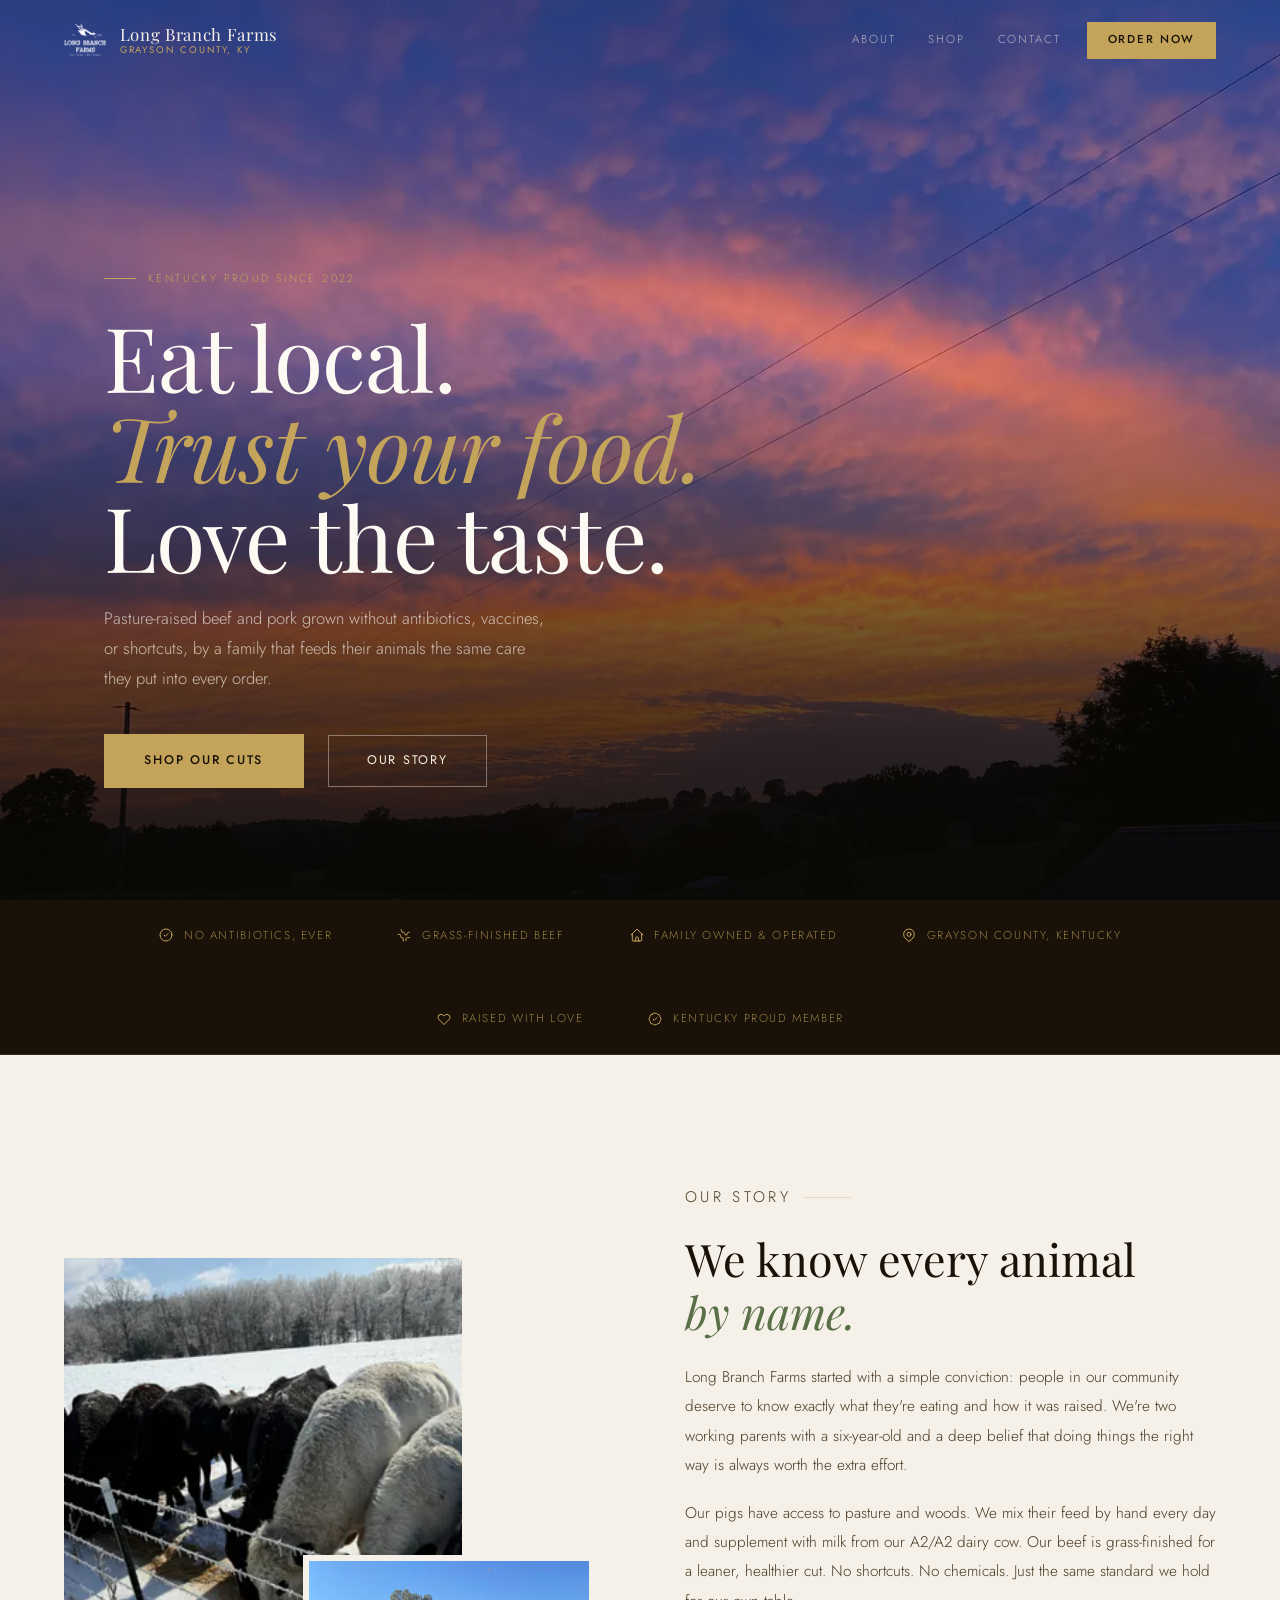
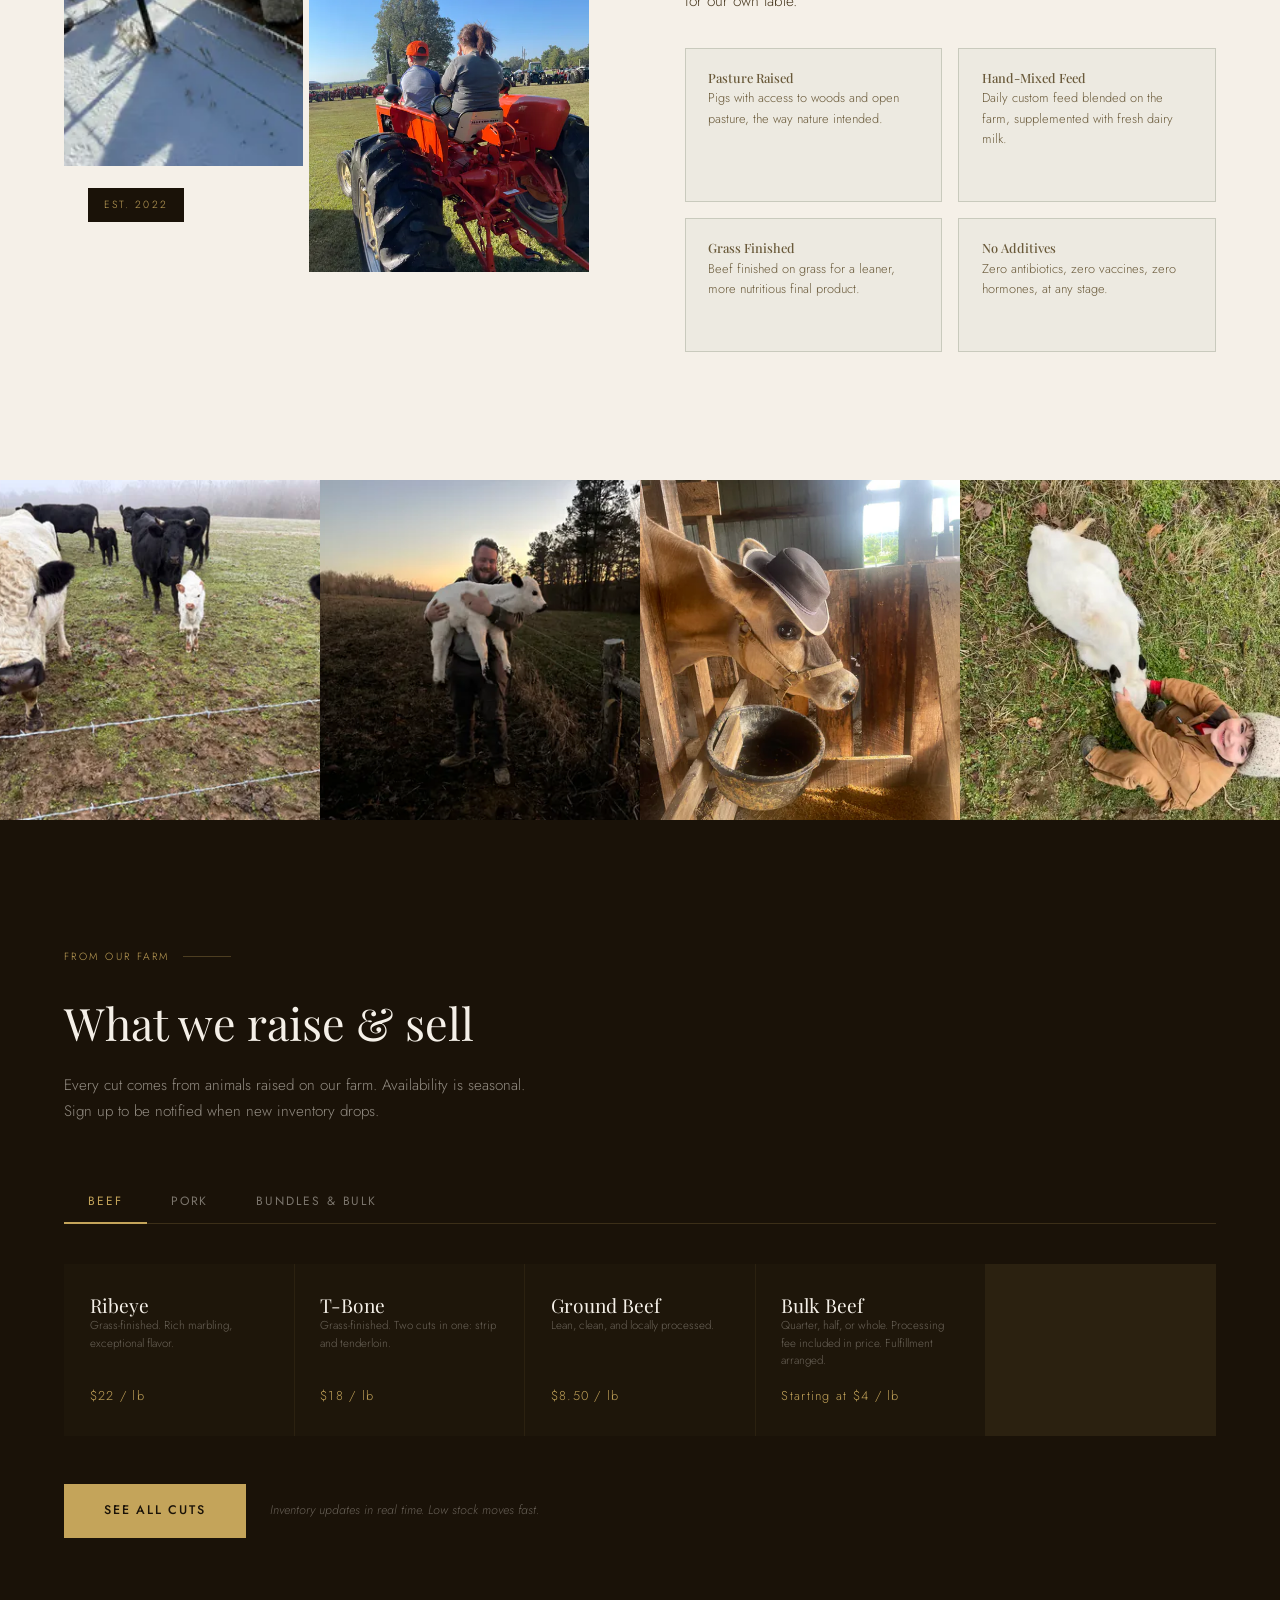
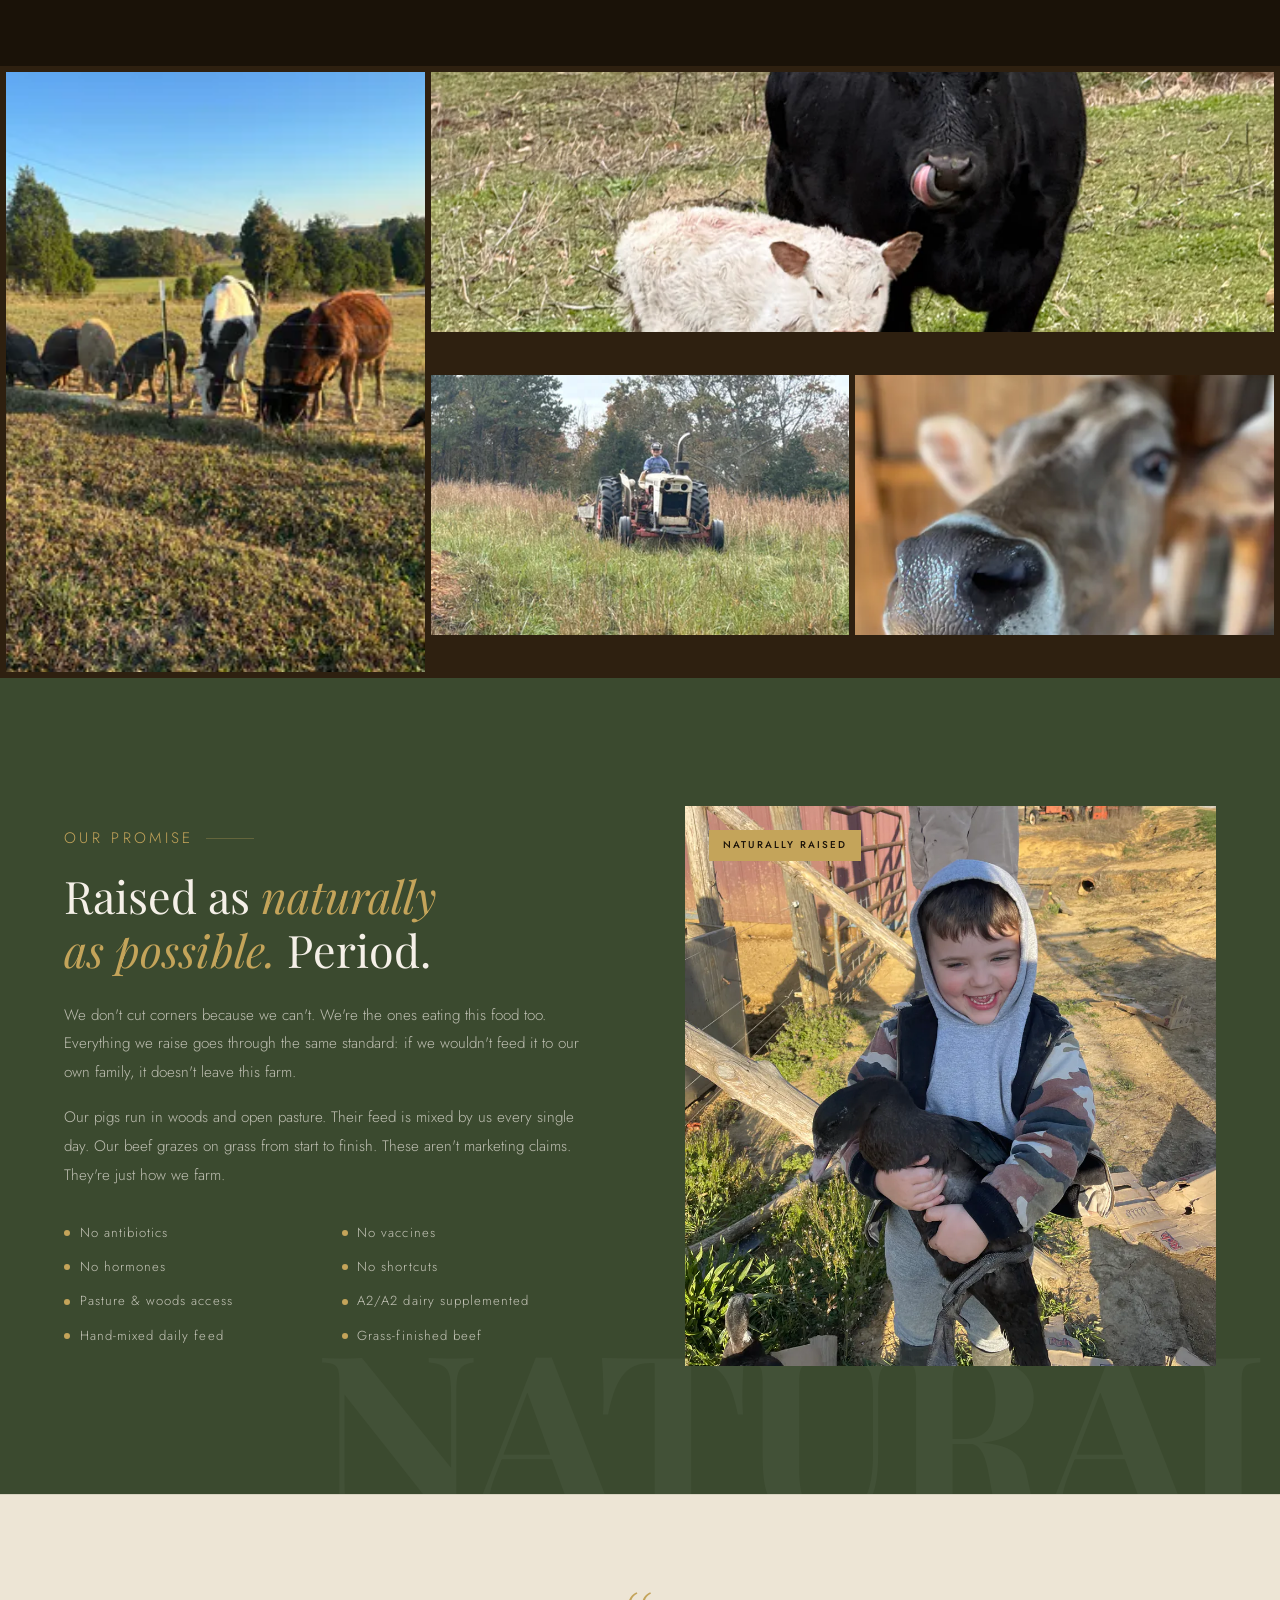
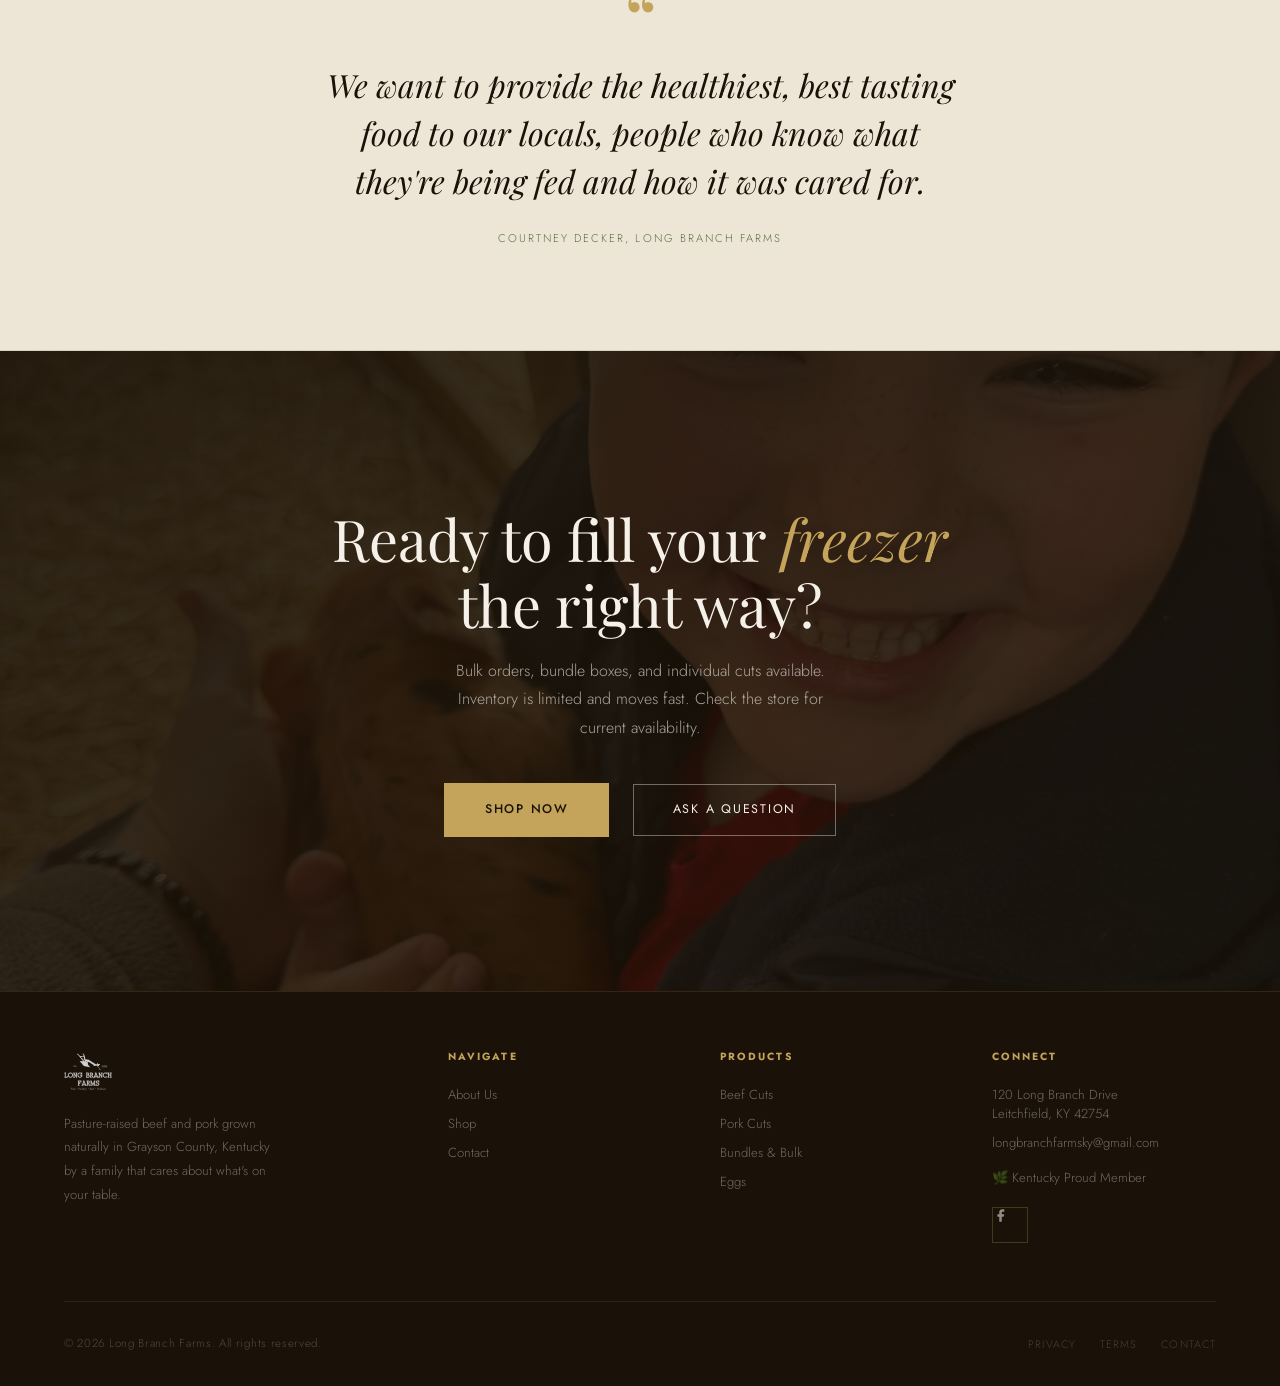
==== commit ec77b0d3: "Merge U4: image pipeline and alt text Resolved tools/README.md, which U4 and U5 each created indepen" ====
--- a/index.html
+++ b/index.html
@@ -349,7 +349,7 @@
 
   <!-- Hero -->
   <section id="hero">
-    <div class="hero-bg" id="heroBg"></div>
+    <div class="hero-bg bg-photo-24" id="heroBg"></div>
     <div class="hero-overlay"></div>
     <div class="hero-content">
       <p class="hero-eyebrow reveal">Kentucky Proud Since 2022</p>
@@ -400,12 +400,28 @@
   <section id="story">
     <div class="story-inner">
       <div class="story-images reveal">
-        <img class="story-img-main"
-          src="images/photo-3.jpeg"
-          alt="Long Branch Farms animals on pasture" />
-        <img class="story-img-accent"
-          src="images/photo-7.jpeg"
-          alt="Farm life at Long Branch Farms" />
+        <picture>
+          <source type="image/webp"
+            srcset="images/photo-3-480.webp 480w, images/photo-3-960.webp 960w, images/photo-3-1440.webp 1440w, images/photo-3-1920.webp 1920w"
+            sizes="(max-width: 960px) 68vw, 410px" />
+          <img class="story-img-main"
+            src="images/photo-3.jpeg"
+            srcset="images/photo-3-480.jpeg 480w, images/photo-3-960.jpeg 960w, images/photo-3.jpeg 1440w, images/photo-3-1920.jpeg 1920w"
+            sizes="(max-width: 960px) 68vw, 410px"
+            width="1440" height="1080"
+            alt="Cattle crowded along a feed line in the snow while a small child in a hooded snowsuit watches from behind the fence" />
+        </picture>
+        <picture>
+          <source type="image/webp"
+            srcset="images/photo-7-480.webp 480w, images/photo-7-960.webp 960w, images/photo-7-1440.webp 1440w"
+            sizes="(max-width: 960px) 50vw, 300px" />
+          <img class="story-img-accent"
+            src="images/photo-7.jpeg"
+            srcset="images/photo-7-480.jpeg 480w, images/photo-7-960.jpeg 960w, images/photo-7.jpeg 1440w"
+            sizes="(max-width: 960px) 50vw, 300px"
+            width="1440" height="1920"
+            alt="A boy in an orange cap riding an antique Allis-Chalmers tractor with his mom at a fall tractor show" />
+        </picture>
         <span class="story-img-tag">Est. 2022</span>
       </div>
       <div class="story-text">
@@ -444,16 +460,52 @@
   <!-- Photo Strip -->
   <div class="photo-strip">
     <div class="photo-strip-item">
-      <img src="images/photo-1.jpeg" alt="Farm photo" loading="lazy" />
+      <picture>
+        <source type="image/webp"
+          srcset="images/photo-1-480.webp 480w, images/photo-1-960.webp 960w, images/photo-1-1440.webp 1440w, images/photo-1-1920.webp 1920w"
+          sizes="(max-width: 960px) 50vw, 25vw" />
+        <img src="images/photo-1.jpeg"
+          srcset="images/photo-1-480.jpeg 480w, images/photo-1-960.jpeg 960w, images/photo-1.jpeg 1440w, images/photo-1-1920.jpeg 1920w"
+          sizes="(max-width: 960px) 50vw, 25vw"
+          width="1440" height="1080" loading="lazy"
+          alt="A white-faced cow and her calf standing with the black cattle herd on a foggy winter pasture" />
+      </picture>
     </div>
     <div class="photo-strip-item">
-      <img src="images/photo-8.jpeg" alt="Farm photo" loading="lazy" />
+      <picture>
+        <source type="image/webp"
+          srcset="images/photo-8-480.webp 480w, images/photo-8-960.webp 960w, images/photo-8-1440.webp 1440w, images/photo-8-1920.webp 1920w"
+          sizes="(max-width: 960px) 50vw, 25vw" />
+        <img src="images/photo-8.jpeg"
+          srcset="images/photo-8-480.jpeg 480w, images/photo-8-960.jpeg 960w, images/photo-8.jpeg 1440w, images/photo-8-1920.jpeg 1920w"
+          sizes="(max-width: 960px) 50vw, 25vw"
+          width="1440" height="1080" loading="lazy"
+          alt="A farmer carrying a newborn white calf in from the pasture at sunset" />
+      </picture>
     </div>
     <div class="photo-strip-item">
-      <img src="images/photo-12.jpeg" alt="Farm photo" loading="lazy" />
+      <picture>
+        <source type="image/webp"
+          srcset="images/photo-12-480.webp 480w, images/photo-12-960.webp 960w, images/photo-12-1440.webp 1440w"
+          sizes="(max-width: 960px) 50vw, 25vw" />
+        <img src="images/photo-12.jpeg"
+          srcset="images/photo-12-480.jpeg 480w, images/photo-12-960.jpeg 960w, images/photo-12.jpeg 1440w"
+          sizes="(max-width: 960px) 50vw, 25vw"
+          width="1440" height="1920" loading="lazy"
+          alt="A Jersey cow leaning over her feed bucket in the barn, wearing a gray cowboy hat someone set on her head" />
+      </picture>
     </div>
     <div class="photo-strip-item">
-      <img src="images/photo-15.jpeg" alt="Farm photo" loading="lazy" />
+      <picture>
+        <source type="image/webp"
+          srcset="images/photo-15-480.webp 480w, images/photo-15-960.webp 960w, images/photo-15-1284.webp 1284w"
+          sizes="(max-width: 960px) 50vw, 25vw" />
+        <img src="images/photo-15.jpeg"
+          srcset="images/photo-15-480.jpeg 480w, images/photo-15-960.jpeg 960w, images/photo-15.jpeg 1284w"
+          sizes="(max-width: 960px) 50vw, 25vw"
+          width="1284" height="1698" loading="lazy"
+          alt="A white calf grazing in winter grass while a child in canvas coveralls reaches down to scratch its head" />
+      </picture>
     </div>
   </div>
 
@@ -610,19 +662,55 @@
   <!-- Feature Photo Grid -->
   <div class="feature-grid">
     <div class="fg-item fg-item-tall">
-      <img src="images/photo-2.jpeg" alt="Farm animals" loading="lazy" />
+      <picture>
+        <source type="image/webp"
+          srcset="images/photo-2-480.webp 480w, images/photo-2-960.webp 960w, images/photo-2-1440.webp 1440w, images/photo-2-1920.webp 1920w"
+          sizes="(max-width: 660px) 100vw, (max-width: 960px) 50vw, 33vw" />
+        <img src="images/photo-2.jpeg"
+          srcset="images/photo-2-480.jpeg 480w, images/photo-2-960.jpeg 960w, images/photo-2.jpeg 1440w, images/photo-2-1920.jpeg 1920w"
+          sizes="(max-width: 660px) 100vw, (max-width: 960px) 50vw, 33vw"
+          width="1440" height="1080" loading="lazy"
+          alt="Sheep, hogs and a dairy cow sharing a feeder along the fence line on a clear fall evening" />
+      </picture>
       <span class="fg-caption">Pasture Life</span>
     </div>
     <div class="fg-item fg-item-wide fg-item-sm">
-      <img src="images/photo-9.jpeg" alt="Farm scenery" loading="lazy" />
+      <picture>
+        <source type="image/webp"
+          srcset="images/photo-9-480.webp 480w, images/photo-9-960.webp 960w, images/photo-9-1440.webp 1440w, images/photo-9-1920.webp 1920w"
+          sizes="(max-width: 660px) 100vw, (max-width: 960px) 50vw, 66vw" />
+        <img src="images/photo-9.jpeg"
+          srcset="images/photo-9-480.jpeg 480w, images/photo-9-960.jpeg 960w, images/photo-9.jpeg 1440w, images/photo-9-1920.jpeg 1920w"
+          sizes="(max-width: 660px) 100vw, (max-width: 960px) 50vw, 66vw"
+          width="1440" height="1080" loading="lazy"
+          alt="A black cow standing over her white newborn calf in the pasture" />
+      </picture>
       <span class="fg-caption">Long Branch Land</span>
     </div>
     <div class="fg-item fg-item-sm">
-      <img src="images/photo-11.jpeg" alt="Farm animals" loading="lazy" />
+      <picture>
+        <source type="image/webp"
+          srcset="images/photo-11-480.webp 480w, images/photo-11-960.webp 960w, images/photo-11-1440.webp 1440w, images/photo-11-1920.webp 1920w"
+          sizes="(max-width: 660px) 100vw, (max-width: 960px) 50vw, 33vw" />
+        <img src="images/photo-11.jpeg"
+          srcset="images/photo-11-480.jpeg 480w, images/photo-11-960.jpeg 960w, images/photo-11.jpeg 1440w, images/photo-11-1920.jpeg 1920w"
+          sizes="(max-width: 660px) 100vw, (max-width: 960px) 50vw, 33vw"
+          width="1440" height="1080" loading="lazy"
+          alt="Bush-hogging tall grass on an old tractor at the edge of the tree line" />
+      </picture>
       <span class="fg-caption">Raised Naturally</span>
     </div>
     <div class="fg-item fg-item-sm">
-      <img src="images/photo-13.jpeg" alt="Farm life" loading="lazy" />
+      <picture>
+        <source type="image/webp"
+          srcset="images/photo-13-480.webp 480w, images/photo-13-960.webp 960w, images/photo-13-1440.webp 1440w"
+          sizes="(max-width: 660px) 100vw, (max-width: 960px) 50vw, 33vw" />
+        <img src="images/photo-13.jpeg"
+          srcset="images/photo-13-480.jpeg 480w, images/photo-13-960.jpeg 960w, images/photo-13.jpeg 1440w"
+          sizes="(max-width: 660px) 100vw, (max-width: 960px) 50vw, 33vw"
+          width="1440" height="1920" loading="lazy"
+          alt="A Jersey cow stretching her nose out for a scratch on the muzzle" />
+      </picture>
       <span class="fg-caption">Every Day</span>
     </div>
   </div>
@@ -653,7 +741,16 @@
         </ul>
       </div>
       <div class="promise-image reveal" style="transition-delay:.1s">
-        <img src="images/photo-5.jpeg" alt="Long Branch Farms animals on pasture" loading="lazy" />
+        <picture>
+          <source type="image/webp"
+            srcset="images/photo-5-480.webp 480w, images/photo-5-960.webp 960w, images/photo-5-1440.webp 1440w"
+            sizes="(max-width: 960px) 90vw, 545px" />
+          <img src="images/photo-5.jpeg"
+            srcset="images/photo-5-480.jpeg 480w, images/photo-5-960.jpeg 960w, images/photo-5.jpeg 1440w"
+            sizes="(max-width: 960px) 90vw, 545px"
+            width="1440" height="1920" loading="lazy"
+            alt="The farm's six-year-old grinning as he carries one of the ducks across the barn lot" />
+        </picture>
         <span class="promise-image-tag">Naturally Raised</span>
       </div>
     </div>
@@ -670,7 +767,7 @@
 
   <!-- CTA -->
   <section id="cta">
-    <div class="cta-bg"></div>
+    <div class="cta-bg bg-photo-6"></div>
     <div class="cta-overlay"></div>
     <div class="cta-content">
       <h2 class="reveal">Ready to fill your <em>freezer</em><br />the right way?</h2>
@@ -725,9 +822,6 @@
           <a href="contact.html">Contact</a>
         </div>
       </div>
-    </div>
-    <div class="wrap footer-bottom">
-      <span>Website by <a href="mailto:me@caseykeown.com">Twin Lakes Web Co.</a> </span>
     </div>
   </footer>
 
--- a/styles.css
+++ b/styles.css
@@ -111,6 +111,165 @@
       transition: background var(--dur) var(--ease), color var(--dur) var(--ease);
     }
     nav .nav-cta:hover { background: var(--hay-lt); color: var(--soil); }
+
+    /* ── MOBILE NAV ────────────────────────────────────────────── */
+    .nav-toggle {
+      display: none;
+      align-items: center;
+      justify-content: center;
+      width: 44px;
+      height: 44px;
+      margin-right: -0.6rem;
+      padding: 0;
+      background: none;
+      border: 0;
+      color: var(--cream);
+      cursor: pointer;
+      -webkit-tap-highlight-color: transparent;
+      transition: color var(--dur) var(--ease);
+    }
+    .nav-toggle:hover { color: var(--hay); }
+    .nav-toggle svg,
+    .nav-close svg {
+      width: 24px; height: 24px;
+      stroke: currentColor;
+      fill: none;
+      stroke-width: 1.5;
+      flex-shrink: 0;
+    }
+
+    .nav-backdrop {
+      display: none;
+      position: absolute;
+      top: 0; left: 0; right: 0;
+      height: 100vh;
+      height: 100svh;
+      background: var(--soil);
+      opacity: 0;
+      visibility: hidden;
+      transition: opacity var(--dur) var(--ease), visibility 0s var(--dur);
+    }
+
+    .nav-drawer {
+      display: none;
+      flex-direction: column;
+      position: absolute;
+      top: 0; right: 0;
+      width: min(20rem, 84vw);
+      height: 100vh;
+      height: 100svh;
+      padding: 1.2rem var(--side) 2rem;
+      background: var(--soil);
+      border-left: 1px solid rgba(196,164,90,0.2);
+      overflow-y: auto;
+      transform: translateX(100%);
+      visibility: hidden;
+      transition: transform var(--dur) var(--ease), visibility 0s var(--dur);
+    }
+
+    /* Open: visibility flips immediately so focus can move in; closing waits out the slide. */
+    header.nav-open .nav-backdrop {
+      opacity: 0.6;
+      visibility: visible;
+      transition: opacity var(--dur) var(--ease), visibility 0s;
+    }
+    header.nav-open .nav-drawer {
+      transform: none;
+      visibility: visible;
+      transition: transform var(--dur) var(--ease), visibility 0s;
+    }
+
+    .nav-drawer-top {
+      display: flex;
+      align-items: center;
+      justify-content: space-between;
+      gap: 1rem;
+      min-height: 42px;
+      padding-bottom: 1.1rem;
+      border-bottom: 1px solid rgba(196,164,90,0.2);
+    }
+    .nav-drawer-label {
+      font-family: var(--serif);
+      font-size: 1.05rem;
+      letter-spacing: 0.04em;
+      color: var(--cream);
+      line-height: 1.2;
+    }
+    .nav-drawer-label small {
+      display: block;
+      font-family: var(--sans);
+      font-size: 0.6rem;
+      letter-spacing: 0.2em;
+      text-transform: uppercase;
+      color: var(--hay);
+      font-weight: 400;
+    }
+    .nav-close {
+      width: 44px;
+      height: 44px;
+      display: inline-flex;
+      align-items: center;
+      justify-content: center;
+      margin-right: -0.6rem;
+      padding: 0;
+      background: none;
+      border: 0;
+      color: var(--cream);
+      cursor: pointer;
+      -webkit-tap-highlight-color: transparent;
+      transition: color var(--dur) var(--ease);
+    }
+    .nav-close:hover { color: var(--hay); }
+
+    .nav-drawer-links {
+      display: flex;
+      flex-direction: column;
+      align-items: stretch;
+      gap: 0;
+    }
+    .nav-drawer-links a {
+      display: flex;
+      align-items: center;
+      min-height: 44px;
+      padding: 0.85rem 0;
+      font-family: var(--sans);
+      font-size: 0.78rem;
+      font-weight: 400;
+      letter-spacing: 0.16em;
+      text-transform: uppercase;
+      text-decoration: none;
+      color: rgba(245,240,232,0.65);
+      border-bottom: 1px solid rgba(245,240,232,0.08);
+      transition: color var(--dur) var(--ease), background var(--dur) var(--ease);
+    }
+    .nav-drawer-links a:hover { color: var(--hay); }
+    .nav-drawer-links .nav-drawer-cta {
+      justify-content: center;
+      margin-top: 1.6rem;
+      padding: 0.95rem 1.3rem;
+      background: var(--hay);
+      color: var(--soil);
+      font-weight: 500;
+      border-bottom: 0;
+    }
+    .nav-drawer-links .nav-drawer-cta:hover { background: var(--hay-lt); color: var(--soil); }
+
+    .nav-drawer-note {
+      margin-top: auto;
+      padding-top: 2rem;
+      font-size: 0.6rem;
+      letter-spacing: 0.2em;
+      text-transform: uppercase;
+      color: rgba(245,240,232,0.3);
+    }
+
+    body.nav-lock {
+      position: fixed;
+      left: 0;
+      right: 0;
+      width: 100%;
+      overflow: hidden;
+    }
 
     /* ── HERO ──────────────────────────────────────────────────── */
     #hero {
@@ -953,7 +1112,10 @@
       .fg-item-sm { height: 220px; }
     }
     @media (max-width: 660px) {
-      nav a:not(.nav-cta) { display: none; }
+      header > nav { display: none; }
+      .nav-toggle { display: inline-flex; }
+      .nav-backdrop { display: block; }
+      .nav-drawer { display: flex; }
       .pillars { grid-template-columns: 1fr; }
       .promise-list { grid-template-columns: 1fr; }
       .footer-top { grid-template-columns: 1fr; }
@@ -961,3 +1123,50 @@
       .feature-grid { grid-template-columns: 1fr; }
       .fg-item-tall, .fg-item-wide, .fg-item-sm { grid-column: 1; grid-row: span 1; height: 240px; }
     }
+
+    /* ── PROGRESSIVE-ENHANCEMENT REVEAL ────────────────────────── */
+    /* .reveal is visible by default so every section still renders when
+       JavaScript is disabled, blocked, or throws before the
+       IntersectionObserver registers. A tiny script at the top of <body>
+       adds .js-reveal to <html>, which opts in to the hidden-then-animate
+       behaviour. The transitions themselves stay defined above. */
+    .reveal {
+      opacity: 1;
+      transform: none;
+    }
+    html.js-reveal .reveal:not(.in) {
+      opacity: 0;
+      transform: translateY(28px);
+    }
+
+    /* ── REDUCED MOTION ────────────────────────────────────────── */
+    /* Durations are collapsed rather than set to `none` so transitionend /
+       animationend handlers still fire and nothing is left stuck mid-state. */
+    @media (prefers-reduced-motion: reduce) {
+      html {
+        scroll-behavior: auto;
+      }
+      *,
+      *::before,
+      *::after {
+        animation-duration: 0.01ms !important;
+        animation-delay: 0ms !important;
+        animation-iteration-count: 1 !important;
+        transition-duration: 0.01ms !important;
+        transition-delay: 0ms !important;
+        scroll-behavior: auto !important;
+      }
+      /* Reveal content is shown outright: no fade, no offset, no dependence
+         on the observer ever firing. Beats the inline transition-delay
+         attributes and the .js-reveal opt-in above. */
+      .reveal,
+      html.js-reveal .reveal:not(.in) {
+        opacity: 1 !important;
+        transform: none !important;
+      }
+      /* Hero background: skip the 8s scale(1.04) -> scale(1) push-in. */
+      .hero-bg,
+      .hero-bg.loaded {
+        transform: none;
+      }
+    }
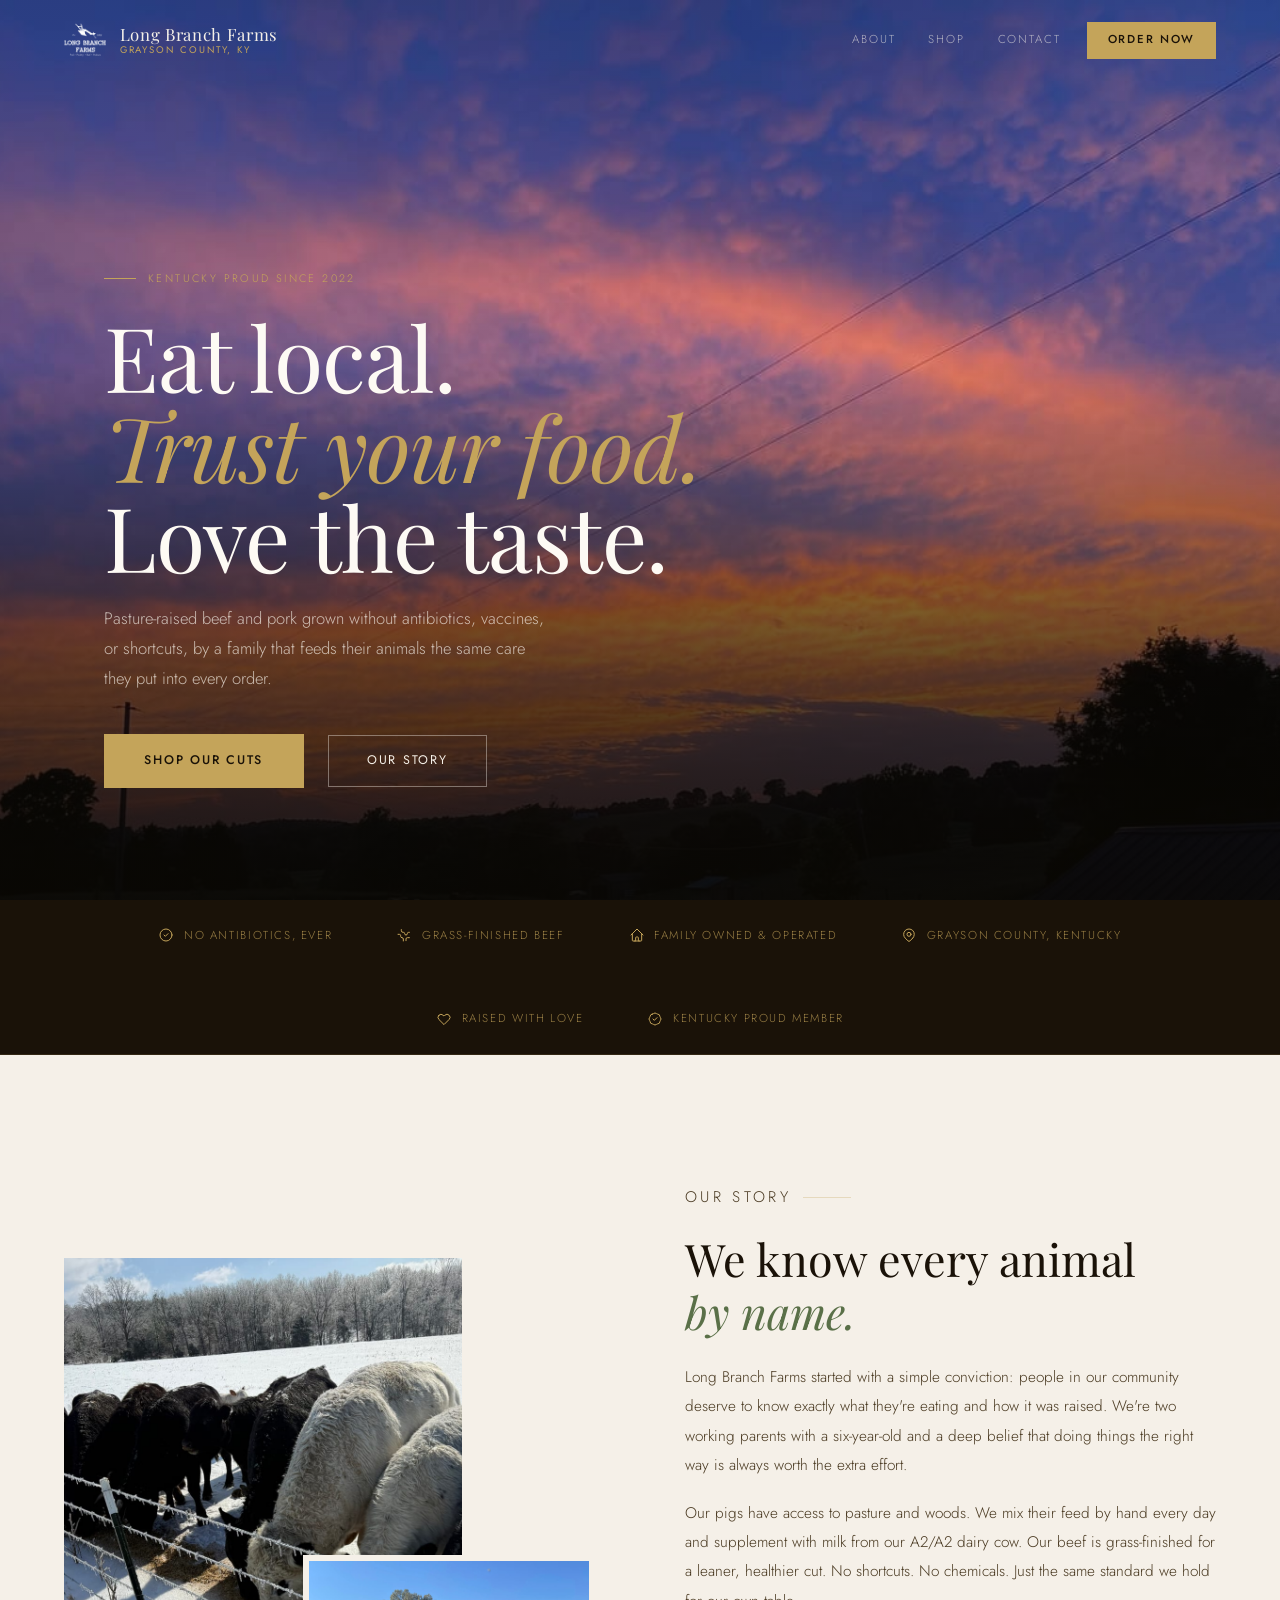
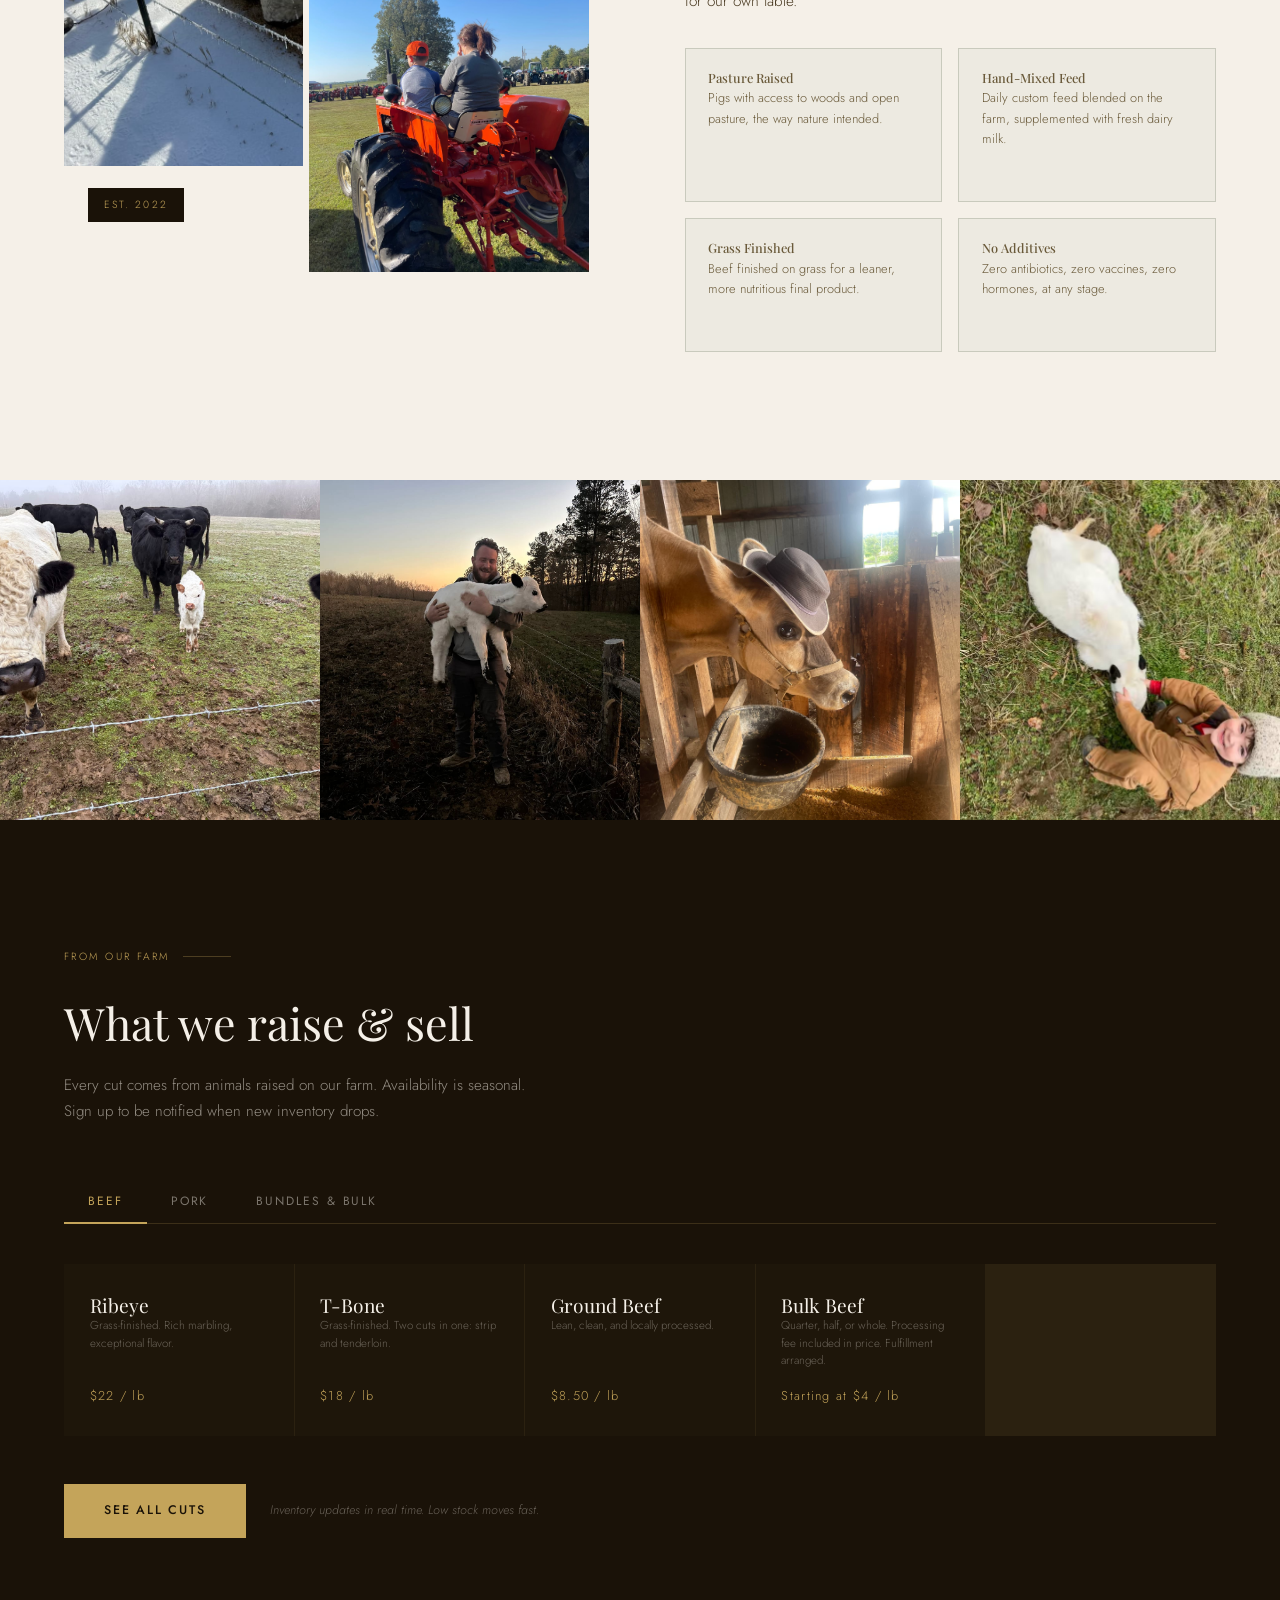
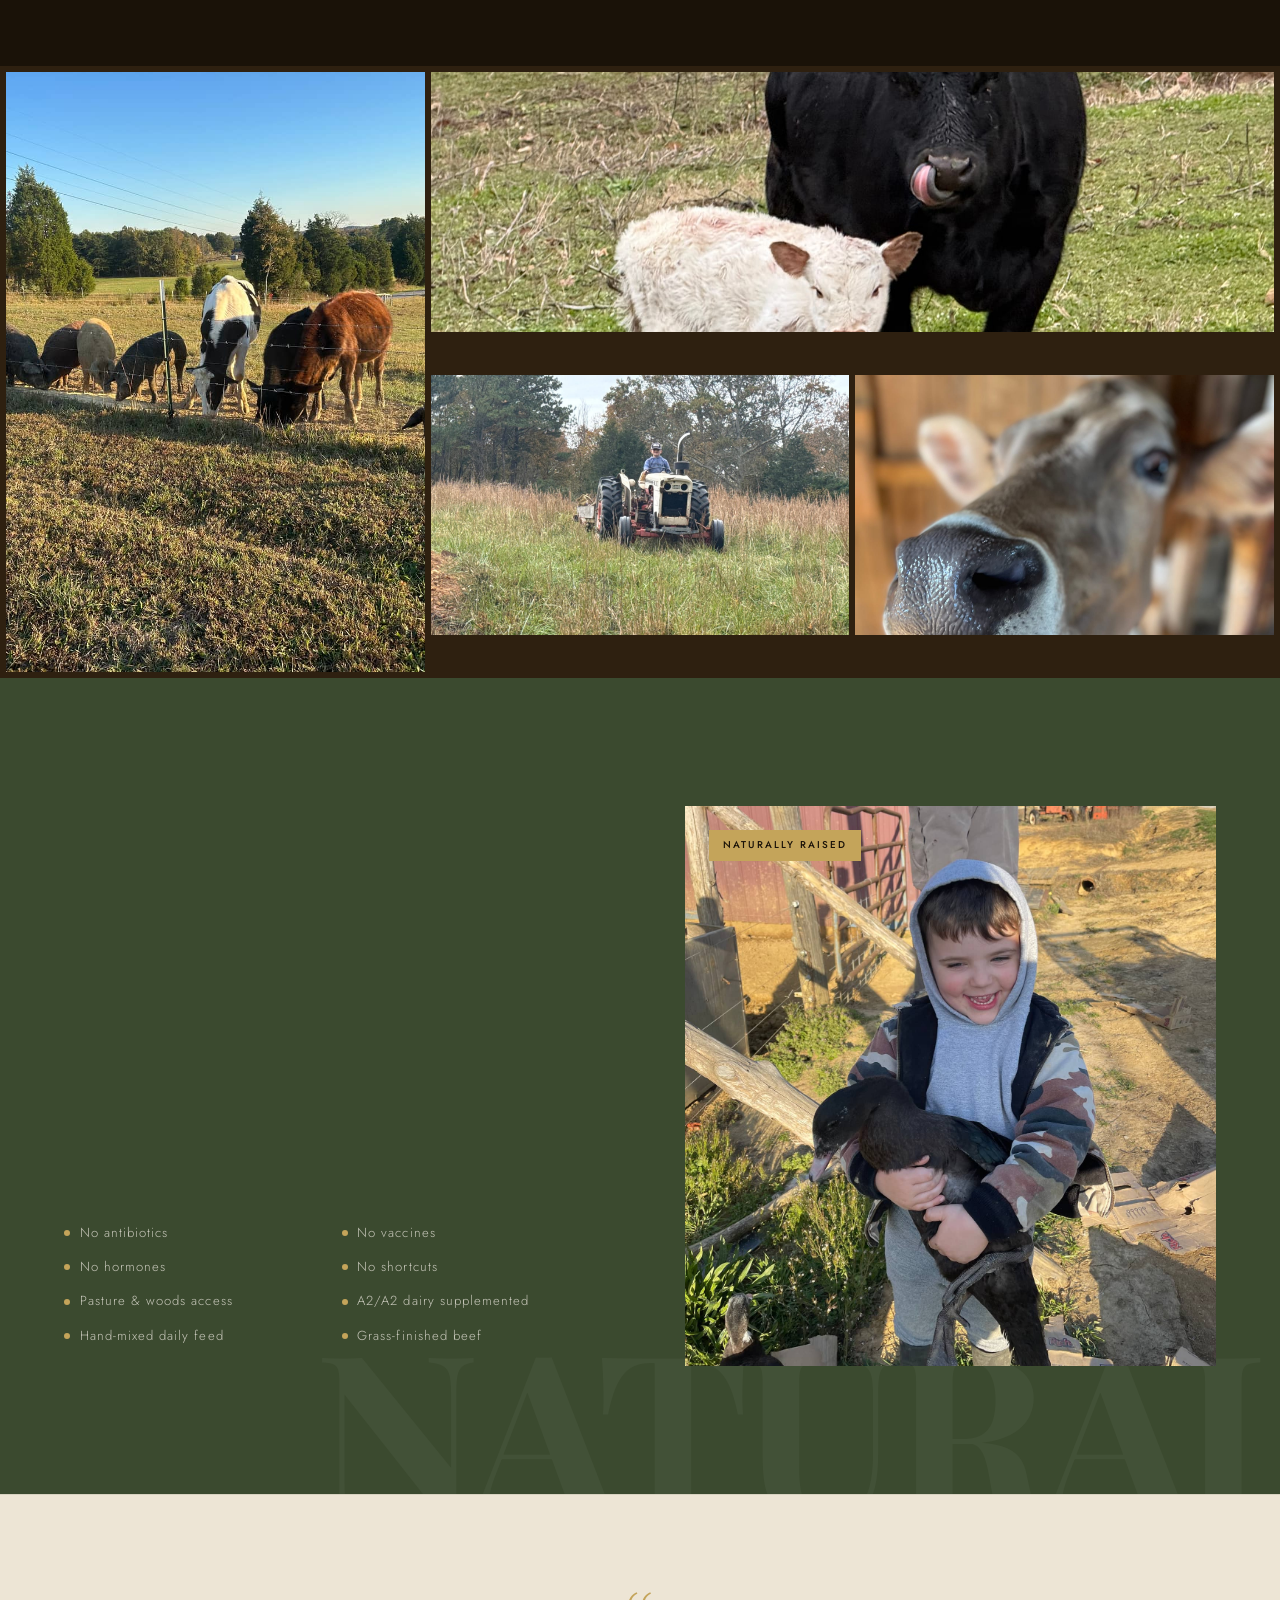
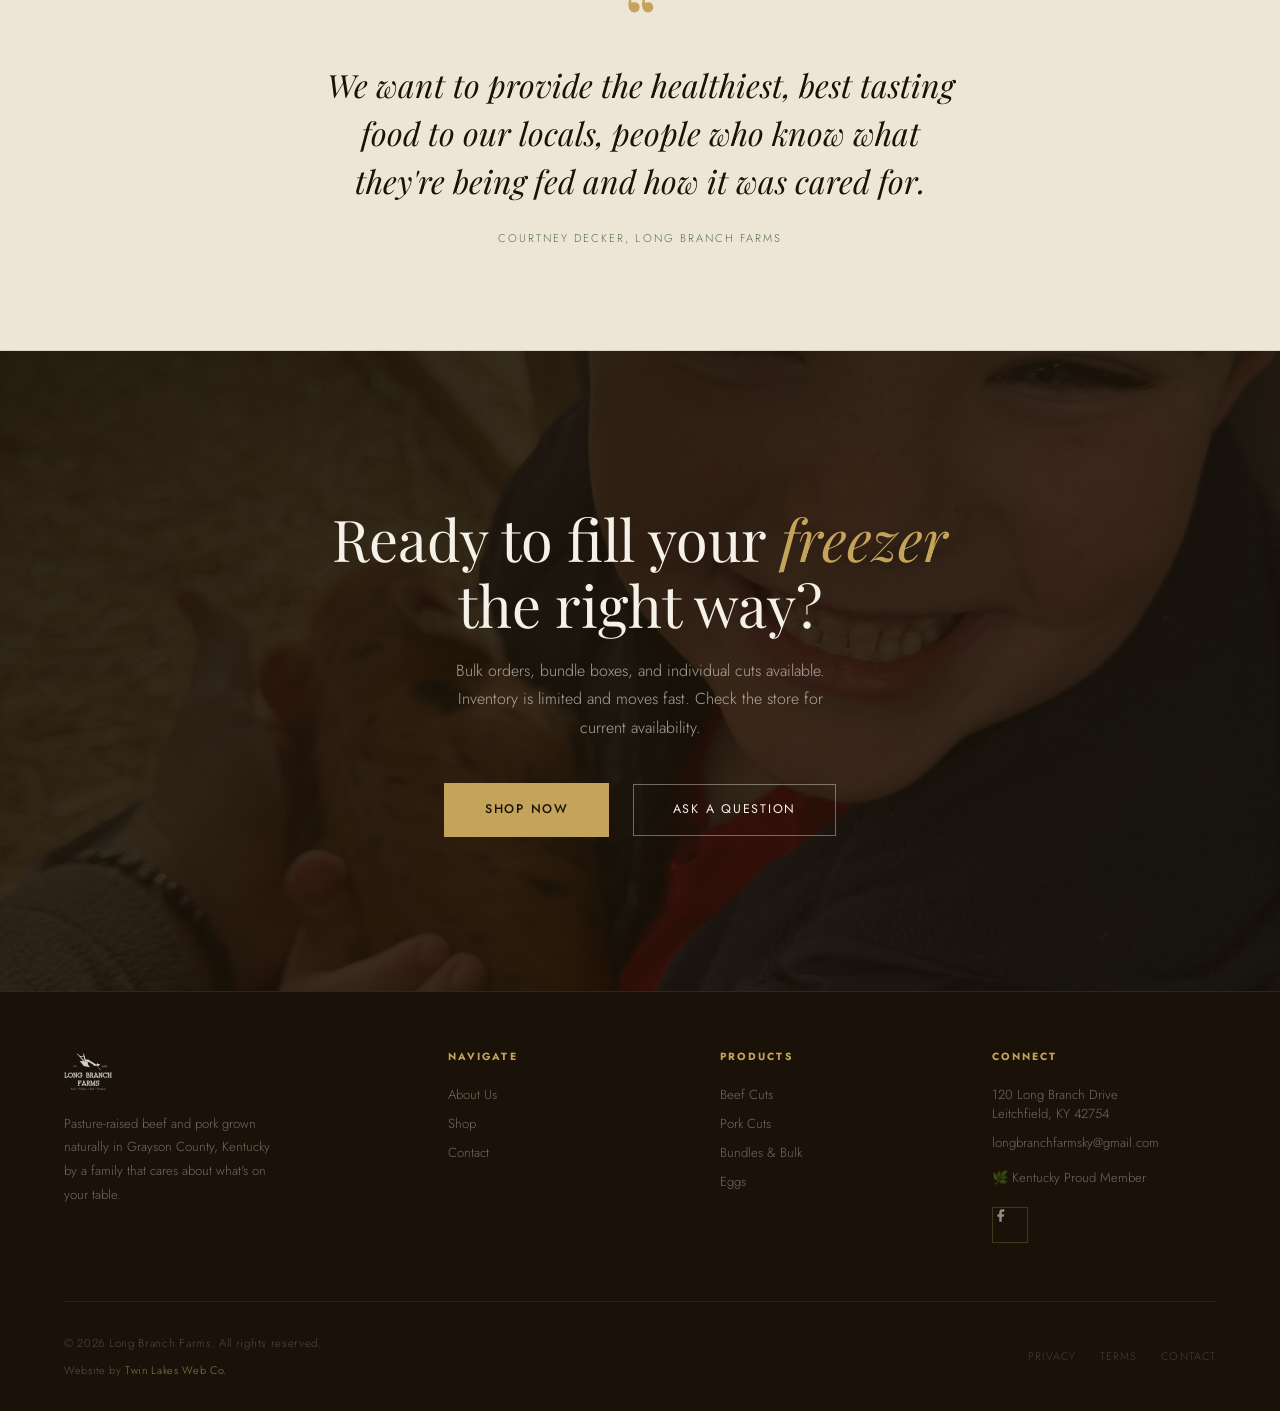
==== commit 381c3e17: "Add clean page routes and branded 404" ====
--- a/index.html
+++ b/index.html
@@ -318,9 +318,9 @@
       </span>
     </a>
     <nav>
-      <a href="about.html">About</a>
+      <a href="about/">About</a>
       <a href="#products">Shop</a>
-      <a href="contact.html">Contact</a>
+      <a href="contact/">Contact</a>
       <a href="#products" class="nav-cta">Order Now</a>
     </nav>
     <button class="nav-toggle" id="navToggle" type="button" aria-label="Open menu" aria-expanded="false" aria-controls="navDrawer">
@@ -338,9 +338,9 @@
         </button>
       </div>
       <nav class="nav-drawer-links" aria-label="Mobile">
-        <a href="about.html">About</a>
+        <a href="about/">About</a>
         <a href="#products">Shop</a>
-        <a href="contact.html">Contact</a>
+        <a href="contact/">Contact</a>
         <a href="#products" class="nav-drawer-cta">Order Now</a>
       </nav>
       <p class="nav-drawer-note">Grayson County, Kentucky</p>
@@ -349,7 +349,7 @@
 
   <!-- Hero -->
   <section id="hero">
-    <div class="hero-bg bg-photo-24" id="heroBg"></div>
+    <div class="hero-bg" id="heroBg"></div>
     <div class="hero-overlay"></div>
     <div class="hero-content">
       <p class="hero-eyebrow reveal">Kentucky Proud Since 2022</p>
@@ -361,7 +361,7 @@
       </p>
       <div class="hero-ctas reveal" style="transition-delay:.3s">
         <a href="#products" class="btn-primary">Shop Our Cuts</a>
-        <a href="about.html" class="btn-ghost">Our Story</a>
+        <a href="about/" class="btn-ghost">Our Story</a>
       </div>
     </div>
   </section>
@@ -400,28 +400,12 @@
   <section id="story">
     <div class="story-inner">
       <div class="story-images reveal">
-        <picture>
-          <source type="image/webp"
-            srcset="images/photo-3-480.webp 480w, images/photo-3-960.webp 960w, images/photo-3-1440.webp 1440w, images/photo-3-1920.webp 1920w"
-            sizes="(max-width: 960px) 68vw, 410px" />
-          <img class="story-img-main"
-            src="images/photo-3.jpeg"
-            srcset="images/photo-3-480.jpeg 480w, images/photo-3-960.jpeg 960w, images/photo-3.jpeg 1440w, images/photo-3-1920.jpeg 1920w"
-            sizes="(max-width: 960px) 68vw, 410px"
-            width="1440" height="1080"
-            alt="Cattle crowded along a feed line in the snow while a small child in a hooded snowsuit watches from behind the fence" />
-        </picture>
-        <picture>
-          <source type="image/webp"
-            srcset="images/photo-7-480.webp 480w, images/photo-7-960.webp 960w, images/photo-7-1440.webp 1440w"
-            sizes="(max-width: 960px) 50vw, 300px" />
-          <img class="story-img-accent"
-            src="images/photo-7.jpeg"
-            srcset="images/photo-7-480.jpeg 480w, images/photo-7-960.jpeg 960w, images/photo-7.jpeg 1440w"
-            sizes="(max-width: 960px) 50vw, 300px"
-            width="1440" height="1920"
-            alt="A boy in an orange cap riding an antique Allis-Chalmers tractor with his mom at a fall tractor show" />
-        </picture>
+        <img class="story-img-main"
+          src="images/photo-3.jpeg"
+          alt="Long Branch Farms animals on pasture" />
+        <img class="story-img-accent"
+          src="images/photo-7.jpeg"
+          alt="Farm life at Long Branch Farms" />
         <span class="story-img-tag">Est. 2022</span>
       </div>
       <div class="story-text">
@@ -460,52 +444,16 @@
   <!-- Photo Strip -->
   <div class="photo-strip">
     <div class="photo-strip-item">
-      <picture>
-        <source type="image/webp"
-          srcset="images/photo-1-480.webp 480w, images/photo-1-960.webp 960w, images/photo-1-1440.webp 1440w, images/photo-1-1920.webp 1920w"
-          sizes="(max-width: 960px) 50vw, 25vw" />
-        <img src="images/photo-1.jpeg"
-          srcset="images/photo-1-480.jpeg 480w, images/photo-1-960.jpeg 960w, images/photo-1.jpeg 1440w, images/photo-1-1920.jpeg 1920w"
-          sizes="(max-width: 960px) 50vw, 25vw"
-          width="1440" height="1080" loading="lazy"
-          alt="A white-faced cow and her calf standing with the black cattle herd on a foggy winter pasture" />
-      </picture>
+      <img src="images/photo-1.jpeg" alt="Farm photo" loading="lazy" />
     </div>
     <div class="photo-strip-item">
-      <picture>
-        <source type="image/webp"
-          srcset="images/photo-8-480.webp 480w, images/photo-8-960.webp 960w, images/photo-8-1440.webp 1440w, images/photo-8-1920.webp 1920w"
-          sizes="(max-width: 960px) 50vw, 25vw" />
-        <img src="images/photo-8.jpeg"
-          srcset="images/photo-8-480.jpeg 480w, images/photo-8-960.jpeg 960w, images/photo-8.jpeg 1440w, images/photo-8-1920.jpeg 1920w"
-          sizes="(max-width: 960px) 50vw, 25vw"
-          width="1440" height="1080" loading="lazy"
-          alt="A farmer carrying a newborn white calf in from the pasture at sunset" />
-      </picture>
+      <img src="images/photo-8.jpeg" alt="Farm photo" loading="lazy" />
     </div>
     <div class="photo-strip-item">
-      <picture>
-        <source type="image/webp"
-          srcset="images/photo-12-480.webp 480w, images/photo-12-960.webp 960w, images/photo-12-1440.webp 1440w"
-          sizes="(max-width: 960px) 50vw, 25vw" />
-        <img src="images/photo-12.jpeg"
-          srcset="images/photo-12-480.jpeg 480w, images/photo-12-960.jpeg 960w, images/photo-12.jpeg 1440w"
-          sizes="(max-width: 960px) 50vw, 25vw"
-          width="1440" height="1920" loading="lazy"
-          alt="A Jersey cow leaning over her feed bucket in the barn, wearing a gray cowboy hat someone set on her head" />
-      </picture>
+      <img src="images/photo-12.jpeg" alt="Farm photo" loading="lazy" />
     </div>
     <div class="photo-strip-item">
-      <picture>
-        <source type="image/webp"
-          srcset="images/photo-15-480.webp 480w, images/photo-15-960.webp 960w, images/photo-15-1284.webp 1284w"
-          sizes="(max-width: 960px) 50vw, 25vw" />
-        <img src="images/photo-15.jpeg"
-          srcset="images/photo-15-480.jpeg 480w, images/photo-15-960.jpeg 960w, images/photo-15.jpeg 1284w"
-          sizes="(max-width: 960px) 50vw, 25vw"
-          width="1284" height="1698" loading="lazy"
-          alt="A white calf grazing in winter grass while a child in canvas coveralls reaches down to scratch its head" />
-      </picture>
+      <img src="images/photo-15.jpeg" alt="Farm photo" loading="lazy" />
     </div>
   </div>
 
@@ -662,55 +610,19 @@
   <!-- Feature Photo Grid -->
   <div class="feature-grid">
     <div class="fg-item fg-item-tall">
-      <picture>
-        <source type="image/webp"
-          srcset="images/photo-2-480.webp 480w, images/photo-2-960.webp 960w, images/photo-2-1440.webp 1440w, images/photo-2-1920.webp 1920w"
-          sizes="(max-width: 660px) 100vw, (max-width: 960px) 50vw, 33vw" />
-        <img src="images/photo-2.jpeg"
-          srcset="images/photo-2-480.jpeg 480w, images/photo-2-960.jpeg 960w, images/photo-2.jpeg 1440w, images/photo-2-1920.jpeg 1920w"
-          sizes="(max-width: 660px) 100vw, (max-width: 960px) 50vw, 33vw"
-          width="1440" height="1080" loading="lazy"
-          alt="Sheep, hogs and a dairy cow sharing a feeder along the fence line on a clear fall evening" />
-      </picture>
+      <img src="images/photo-2.jpeg" alt="Farm animals" loading="lazy" />
       <span class="fg-caption">Pasture Life</span>
     </div>
     <div class="fg-item fg-item-wide fg-item-sm">
-      <picture>
-        <source type="image/webp"
-          srcset="images/photo-9-480.webp 480w, images/photo-9-960.webp 960w, images/photo-9-1440.webp 1440w, images/photo-9-1920.webp 1920w"
-          sizes="(max-width: 660px) 100vw, (max-width: 960px) 50vw, 66vw" />
-        <img src="images/photo-9.jpeg"
-          srcset="images/photo-9-480.jpeg 480w, images/photo-9-960.jpeg 960w, images/photo-9.jpeg 1440w, images/photo-9-1920.jpeg 1920w"
-          sizes="(max-width: 660px) 100vw, (max-width: 960px) 50vw, 66vw"
-          width="1440" height="1080" loading="lazy"
-          alt="A black cow standing over her white newborn calf in the pasture" />
-      </picture>
+      <img src="images/photo-9.jpeg" alt="Farm scenery" loading="lazy" />
       <span class="fg-caption">Long Branch Land</span>
     </div>
     <div class="fg-item fg-item-sm">
-      <picture>
-        <source type="image/webp"
-          srcset="images/photo-11-480.webp 480w, images/photo-11-960.webp 960w, images/photo-11-1440.webp 1440w, images/photo-11-1920.webp 1920w"
-          sizes="(max-width: 660px) 100vw, (max-width: 960px) 50vw, 33vw" />
-        <img src="images/photo-11.jpeg"
-          srcset="images/photo-11-480.jpeg 480w, images/photo-11-960.jpeg 960w, images/photo-11.jpeg 1440w, images/photo-11-1920.jpeg 1920w"
-          sizes="(max-width: 660px) 100vw, (max-width: 960px) 50vw, 33vw"
-          width="1440" height="1080" loading="lazy"
-          alt="Bush-hogging tall grass on an old tractor at the edge of the tree line" />
-      </picture>
+      <img src="images/photo-11.jpeg" alt="Farm animals" loading="lazy" />
       <span class="fg-caption">Raised Naturally</span>
     </div>
     <div class="fg-item fg-item-sm">
-      <picture>
-        <source type="image/webp"
-          srcset="images/photo-13-480.webp 480w, images/photo-13-960.webp 960w, images/photo-13-1440.webp 1440w"
-          sizes="(max-width: 660px) 100vw, (max-width: 960px) 50vw, 33vw" />
-        <img src="images/photo-13.jpeg"
-          srcset="images/photo-13-480.jpeg 480w, images/photo-13-960.jpeg 960w, images/photo-13.jpeg 1440w"
-          sizes="(max-width: 660px) 100vw, (max-width: 960px) 50vw, 33vw"
-          width="1440" height="1920" loading="lazy"
-          alt="A Jersey cow stretching her nose out for a scratch on the muzzle" />
-      </picture>
+      <img src="images/photo-13.jpeg" alt="Farm life" loading="lazy" />
       <span class="fg-caption">Every Day</span>
     </div>
   </div>
@@ -741,16 +653,7 @@
         </ul>
       </div>
       <div class="promise-image reveal" style="transition-delay:.1s">
-        <picture>
-          <source type="image/webp"
-            srcset="images/photo-5-480.webp 480w, images/photo-5-960.webp 960w, images/photo-5-1440.webp 1440w"
-            sizes="(max-width: 960px) 90vw, 545px" />
-          <img src="images/photo-5.jpeg"
-            srcset="images/photo-5-480.jpeg 480w, images/photo-5-960.jpeg 960w, images/photo-5.jpeg 1440w"
-            sizes="(max-width: 960px) 90vw, 545px"
-            width="1440" height="1920" loading="lazy"
-            alt="The farm's six-year-old grinning as he carries one of the ducks across the barn lot" />
-        </picture>
+        <img src="images/photo-5.jpeg" alt="Long Branch Farms animals on pasture" loading="lazy" />
         <span class="promise-image-tag">Naturally Raised</span>
       </div>
     </div>
@@ -767,14 +670,14 @@
 
   <!-- CTA -->
   <section id="cta">
-    <div class="cta-bg bg-photo-6"></div>
+    <div class="cta-bg"></div>
     <div class="cta-overlay"></div>
     <div class="cta-content">
       <h2 class="reveal">Ready to fill your <em>freezer</em><br />the right way?</h2>
       <p class="reveal" style="transition-delay:.1s">Bulk orders, bundle boxes, and individual cuts available. Inventory is limited and moves fast. Check the store for current availability.</p>
       <div class="cta-btns reveal" style="transition-delay:.18s">
         <a href="#products" class="btn-primary">Shop Now</a>
-        <a href="contact.html" class="btn-ghost">Ask a Question</a>
+        <a href="contact/" class="btn-ghost">Ask a Question</a>
       </div>
     </div>
   </section>
@@ -789,9 +692,9 @@
         </div>
         <div class="footer-col">
           <h4>Navigate</h4>
-          <a href="about.html">About Us</a>
+          <a href="about/">About Us</a>
           <a href="#products">Shop</a>
-          <a href="contact.html">Contact</a>
+          <a href="contact/">Contact</a>
         </div>
         <div class="footer-col">
           <h4>Products</h4>
@@ -815,11 +718,14 @@
         </div>
       </div>
       <div class="footer-bottom">
-        <p class="footer-copy">&copy; <span id="yr"></span> Long Branch Farms. All rights reserved.</p>
+        <div class="footer-meta">
+          <p class="footer-copy">&copy; <span id="yr"></span> Long Branch Farms. All rights reserved.</p>
+          <p class="site-credit">Website by <a href="mailto:me@caseykeown.com">Twin Lakes Web Co.</a></p>
+        </div>
         <div class="footer-legal">
-          <a href="privacy.html">Privacy</a>
-          <a href="terms.html">Terms</a>
-          <a href="contact.html">Contact</a>
+          <a href="privacy/">Privacy</a>
+          <a href="terms/">Terms</a>
+          <a href="contact/">Contact</a>
         </div>
       </div>
     </div>
--- a/styles.css
+++ b/styles.css
@@ -279,15 +279,10 @@
       place-items: end;
       overflow: hidden;
     }
-    /* <picture> is only a wrapper for the WebP/JPEG choice; take it out of the
-       box tree so every layout rule still applies straight to the <img>. */
-    picture { display: contents; }
-
-    /* The photo itself comes from a .bg-photo-* class on the same element --
-       see the background photos section further down. */
     .hero-bg {
       position: absolute;
       inset: 0;
+      background-image: url('images/photo-24-background.jpeg');
       background-size: cover;
       background-position: center 30%;
       transform: scale(1.04);
@@ -824,149 +819,12 @@
       padding: clamp(6rem, 12vw, 10rem) var(--side);
       overflow: hidden;
     }
-    /* Photo comes from a .bg-photo-* class, same as .hero-bg. */
     .cta-bg {
       position: absolute;
       inset: 0;
+      background-image: url('images/photo-6.jpeg');
       background-size: cover;
       background-position: center;
-    }
-
-    /* ── BACKGROUND PHOTOS ─────────────────────────────────────── */
-    /* One class per full-bleed photo, used on .hero-bg and .cta-bg. Each has
-       three background-image lines: a plain URL for browsers with no
-       image-set() support, then the WebP-first versions. A browser uses the
-       last line it understands. Phones get the 960px render further down --
-       these backgrounds always sit under a heavy dark overlay, so there is
-       nothing to gain from sending them a larger file. */
-    .bg-photo-24 {
-      background-image: url('images/photo-24-background-1920.jpeg');
-      background-image: -webkit-image-set(
-        url('images/photo-24-background-1920.webp') type('image/webp'),
-        url('images/photo-24-background-1920.jpeg') type('image/jpeg'));
-      background-image: image-set(
-        url('images/photo-24-background-1920.webp') type('image/webp'),
-        url('images/photo-24-background-1920.jpeg') type('image/jpeg'));
-    }
-    .bg-photo-6 {
-      background-image: url('images/photo-6.jpeg');
-      background-image: -webkit-image-set(
-        url('images/photo-6-1440.webp') type('image/webp'),
-        url('images/photo-6.jpeg') type('image/jpeg'));
-      background-image: image-set(
-        url('images/photo-6-1440.webp') type('image/webp'),
-        url('images/photo-6.jpeg') type('image/jpeg'));
-    }
-    .bg-photo-11 {
-      background-image: url('images/photo-11-1920.jpeg');
-      background-image: -webkit-image-set(
-        url('images/photo-11-1920.webp') type('image/webp'),
-        url('images/photo-11-1920.jpeg') type('image/jpeg'));
-      background-image: image-set(
-        url('images/photo-11-1920.webp') type('image/webp'),
-        url('images/photo-11-1920.jpeg') type('image/jpeg'));
-    }
-    .bg-photo-18 {
-      background-image: url('images/photo-18.jpeg');
-      background-image: -webkit-image-set(
-        url('images/photo-18-1440.webp') type('image/webp'),
-        url('images/photo-18.jpeg') type('image/jpeg'));
-      background-image: image-set(
-        url('images/photo-18-1440.webp') type('image/webp'),
-        url('images/photo-18.jpeg') type('image/jpeg'));
-    }
-    .bg-photo-19 {
-      background-image: url('images/photo-19.jpeg');
-      background-image: -webkit-image-set(
-        url('images/photo-19-1440.webp') type('image/webp'),
-        url('images/photo-19.jpeg') type('image/jpeg'));
-      background-image: image-set(
-        url('images/photo-19-1440.webp') type('image/webp'),
-        url('images/photo-19.jpeg') type('image/jpeg'));
-    }
-    .bg-photo-22 {
-      background-image: url('images/photo-22.jpeg');
-      background-image: -webkit-image-set(
-        url('images/photo-22-1440.webp') type('image/webp'),
-        url('images/photo-22.jpeg') type('image/jpeg'));
-      background-image: image-set(
-        url('images/photo-22-1440.webp') type('image/webp'),
-        url('images/photo-22.jpeg') type('image/jpeg'));
-    }
-    .bg-photo-25 {
-      background-image: url('images/photo-25.jpeg');
-      background-image: -webkit-image-set(
-        url('images/photo-25-1440.webp') type('image/webp'),
-        url('images/photo-25.jpeg') type('image/jpeg'));
-      background-image: image-set(
-        url('images/photo-25-1440.webp') type('image/webp'),
-        url('images/photo-25.jpeg') type('image/jpeg'));
-    }
-
-    @media (max-width: 660px) {
-      .bg-photo-24 {
-        background-image: url('images/photo-24-background-960.jpeg');
-        background-image: -webkit-image-set(
-          url('images/photo-24-background-960.webp') type('image/webp'),
-          url('images/photo-24-background-960.jpeg') type('image/jpeg'));
-        background-image: image-set(
-          url('images/photo-24-background-960.webp') type('image/webp'),
-          url('images/photo-24-background-960.jpeg') type('image/jpeg'));
-      }
-      .bg-photo-6 {
-        background-image: url('images/photo-6-960.jpeg');
-        background-image: -webkit-image-set(
-          url('images/photo-6-960.webp') type('image/webp'),
-          url('images/photo-6-960.jpeg') type('image/jpeg'));
-        background-image: image-set(
-          url('images/photo-6-960.webp') type('image/webp'),
-          url('images/photo-6-960.jpeg') type('image/jpeg'));
-      }
-      .bg-photo-11 {
-        background-image: url('images/photo-11-960.jpeg');
-        background-image: -webkit-image-set(
-          url('images/photo-11-960.webp') type('image/webp'),
-          url('images/photo-11-960.jpeg') type('image/jpeg'));
-        background-image: image-set(
-          url('images/photo-11-960.webp') type('image/webp'),
-          url('images/photo-11-960.jpeg') type('image/jpeg'));
-      }
-      .bg-photo-18 {
-        background-image: url('images/photo-18-960.jpeg');
-        background-image: -webkit-image-set(
-          url('images/photo-18-960.webp') type('image/webp'),
-          url('images/photo-18-960.jpeg') type('image/jpeg'));
-        background-image: image-set(
-          url('images/photo-18-960.webp') type('image/webp'),
-          url('images/photo-18-960.jpeg') type('image/jpeg'));
-      }
-      .bg-photo-19 {
-        background-image: url('images/photo-19-960.jpeg');
-        background-image: -webkit-image-set(
-          url('images/photo-19-960.webp') type('image/webp'),
-          url('images/photo-19-960.jpeg') type('image/jpeg'));
-        background-image: image-set(
-          url('images/photo-19-960.webp') type('image/webp'),
-          url('images/photo-19-960.jpeg') type('image/jpeg'));
-      }
-      .bg-photo-22 {
-        background-image: url('images/photo-22-960.jpeg');
-        background-image: -webkit-image-set(
-          url('images/photo-22-960.webp') type('image/webp'),
-          url('images/photo-22-960.jpeg') type('image/jpeg'));
-        background-image: image-set(
-          url('images/photo-22-960.webp') type('image/webp'),
-          url('images/photo-22-960.jpeg') type('image/jpeg'));
-      }
-      .bg-photo-25 {
-        background-image: url('images/photo-25-960.jpeg');
-        background-image: -webkit-image-set(
-          url('images/photo-25-960.webp') type('image/webp'),
-          url('images/photo-25-960.jpeg') type('image/jpeg'));
-        background-image: image-set(
-          url('images/photo-25-960.webp') type('image/webp'),
-          url('images/photo-25-960.jpeg') type('image/jpeg'));
-      }
     }
     .cta-overlay {
       position: absolute;
@@ -1084,6 +942,22 @@
       color: rgba(245,240,232,0.25);
       letter-spacing: 0.06em;
     }
+    .footer-meta {
+      display: flex;
+      flex-direction: column;
+      gap: 0.45rem;
+    }
+    .site-credit {
+      font-size: 0.68rem;
+      color: rgba(245,240,232,0.3);
+      letter-spacing: 0.06em;
+    }
+    .site-credit a {
+      color: rgba(196,164,90,0.72);
+      text-decoration: none;
+      transition: color var(--dur) var(--ease);
+    }
+    .site-credit a:hover { color: var(--hay); }
     .footer-legal {
       display: flex;
       gap: 1.5rem;
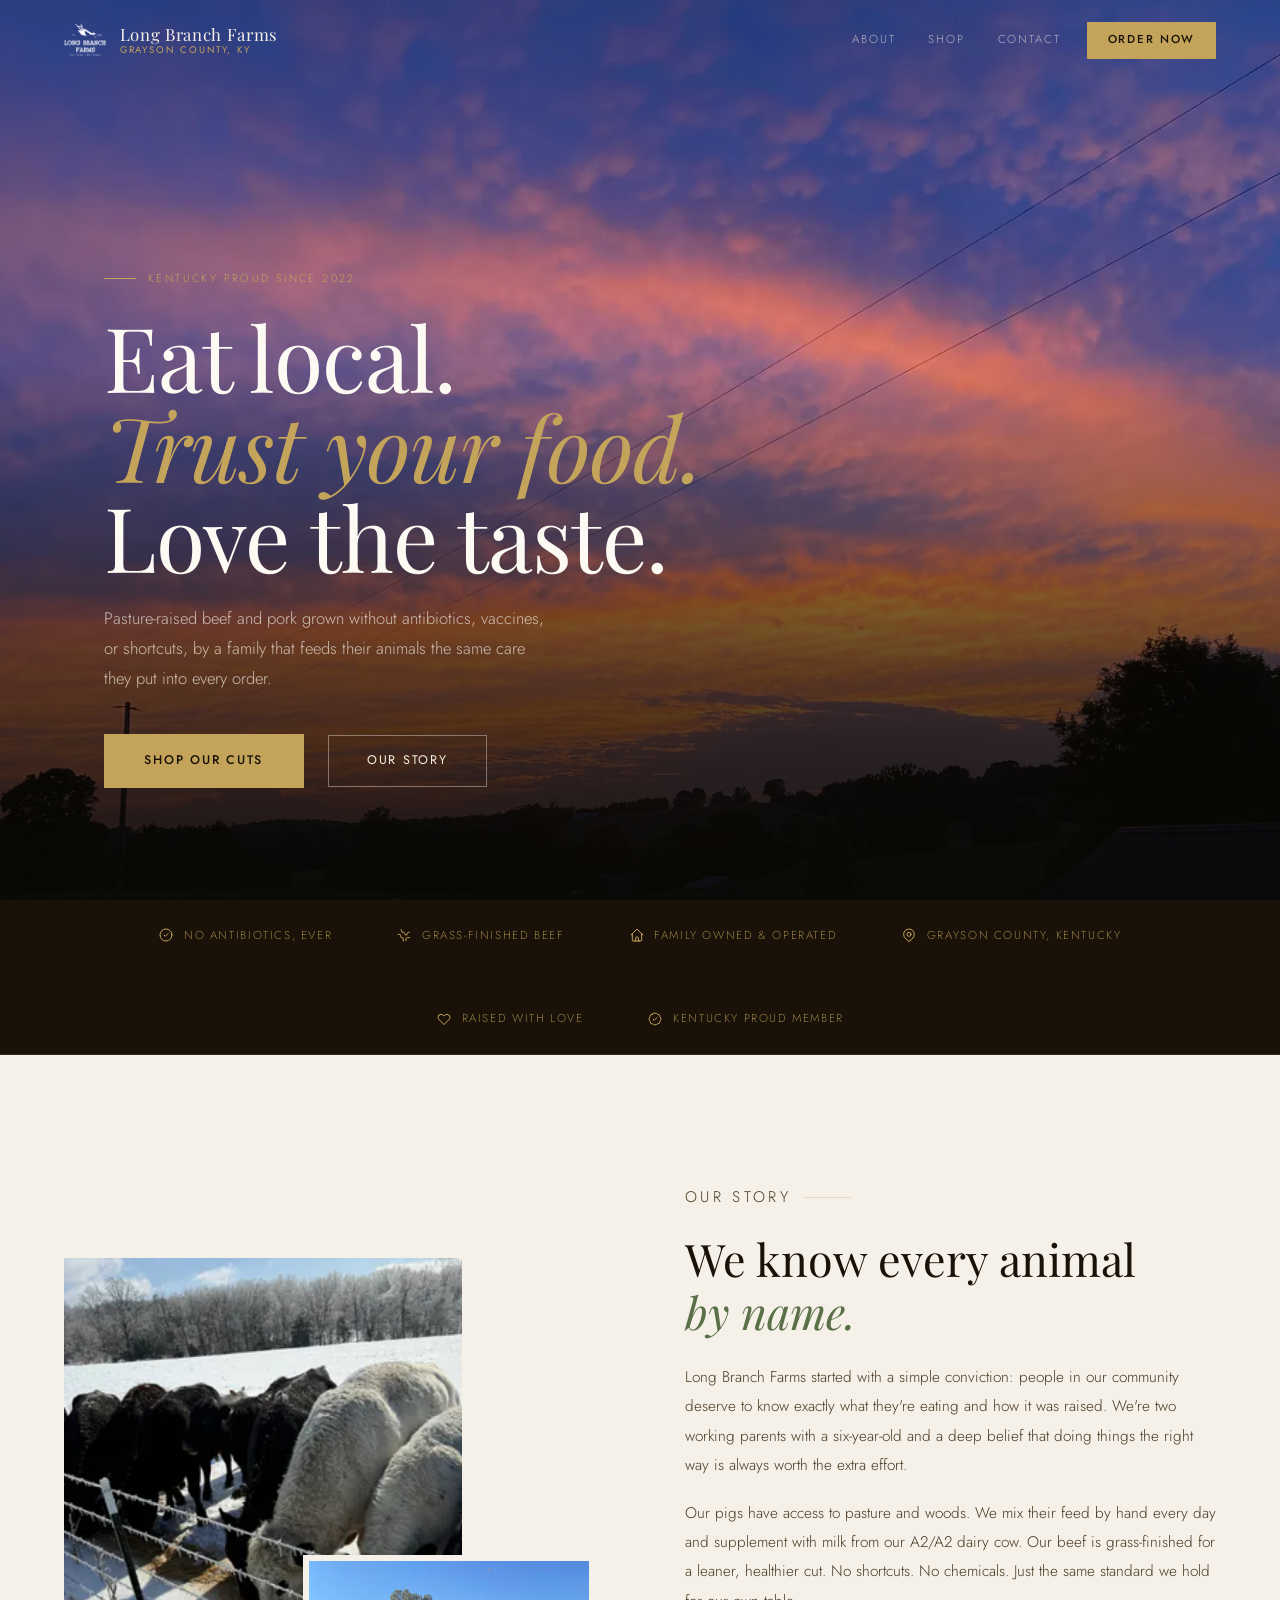
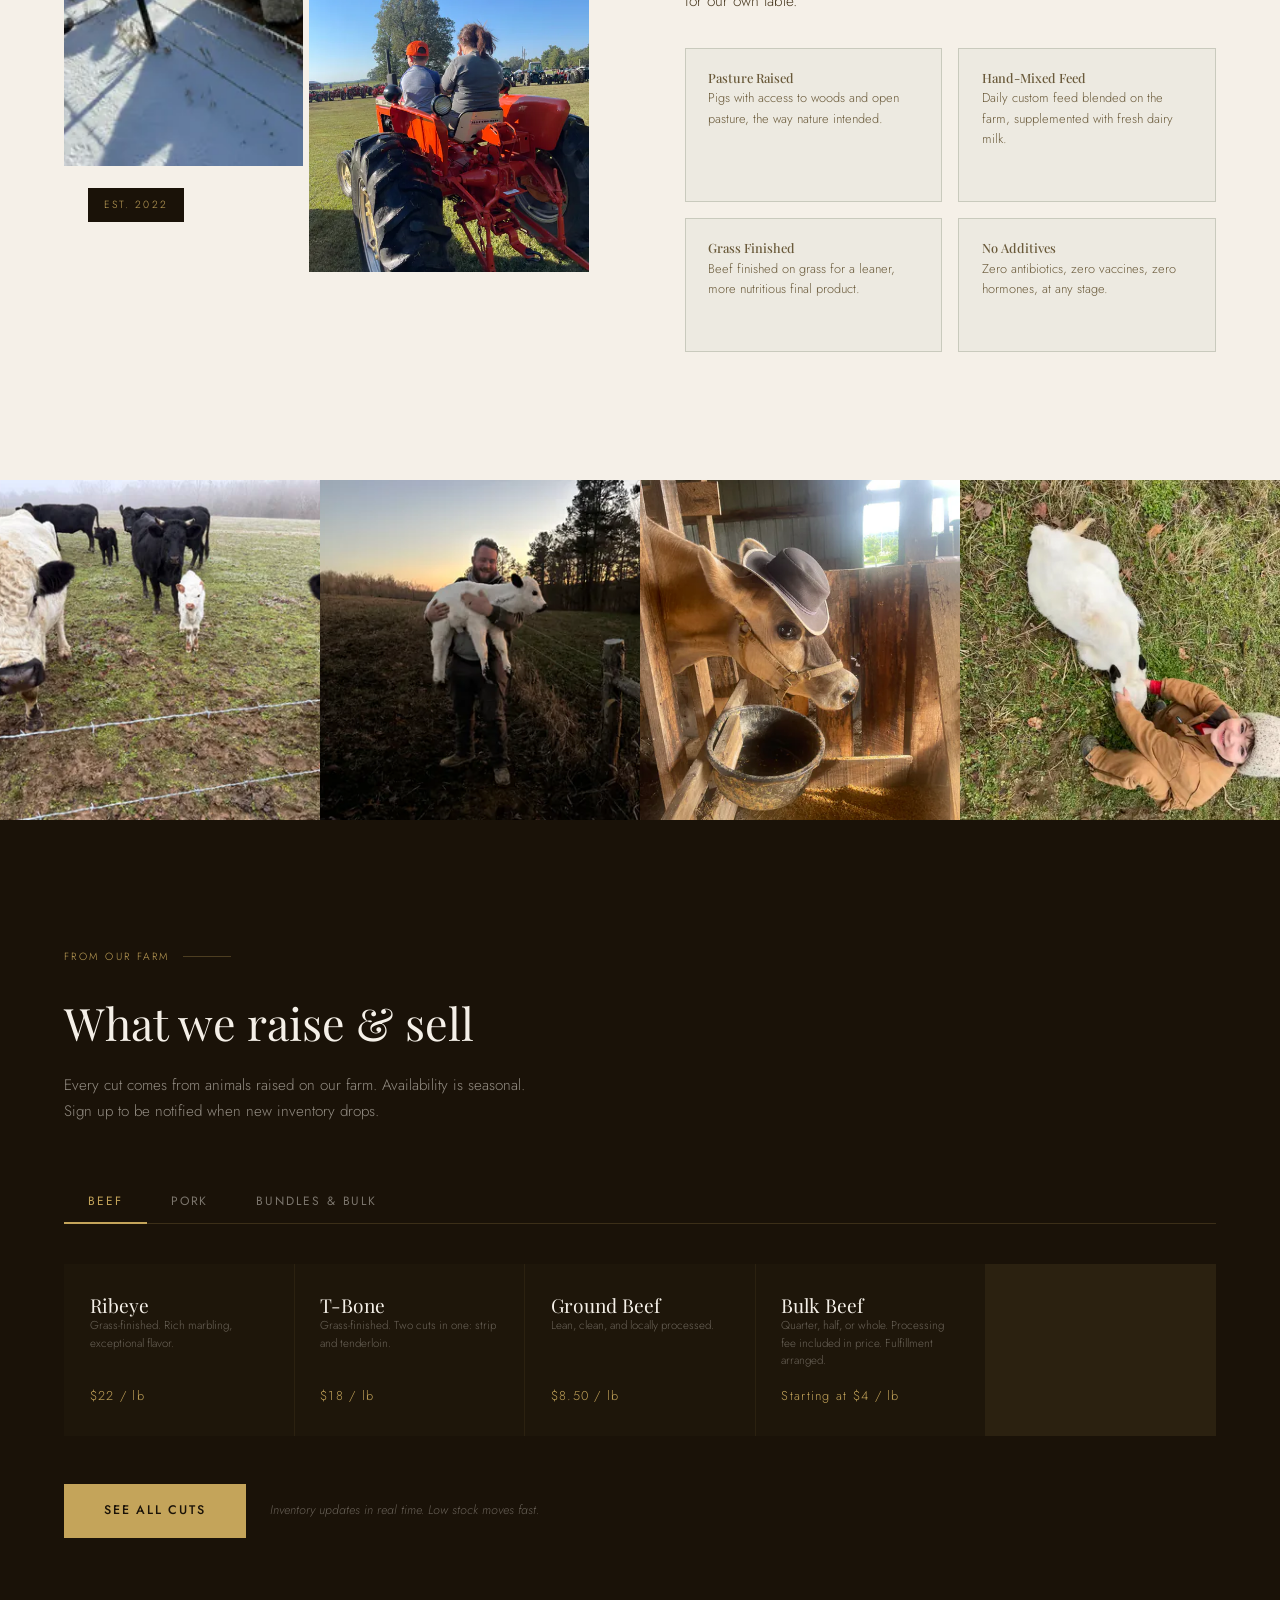
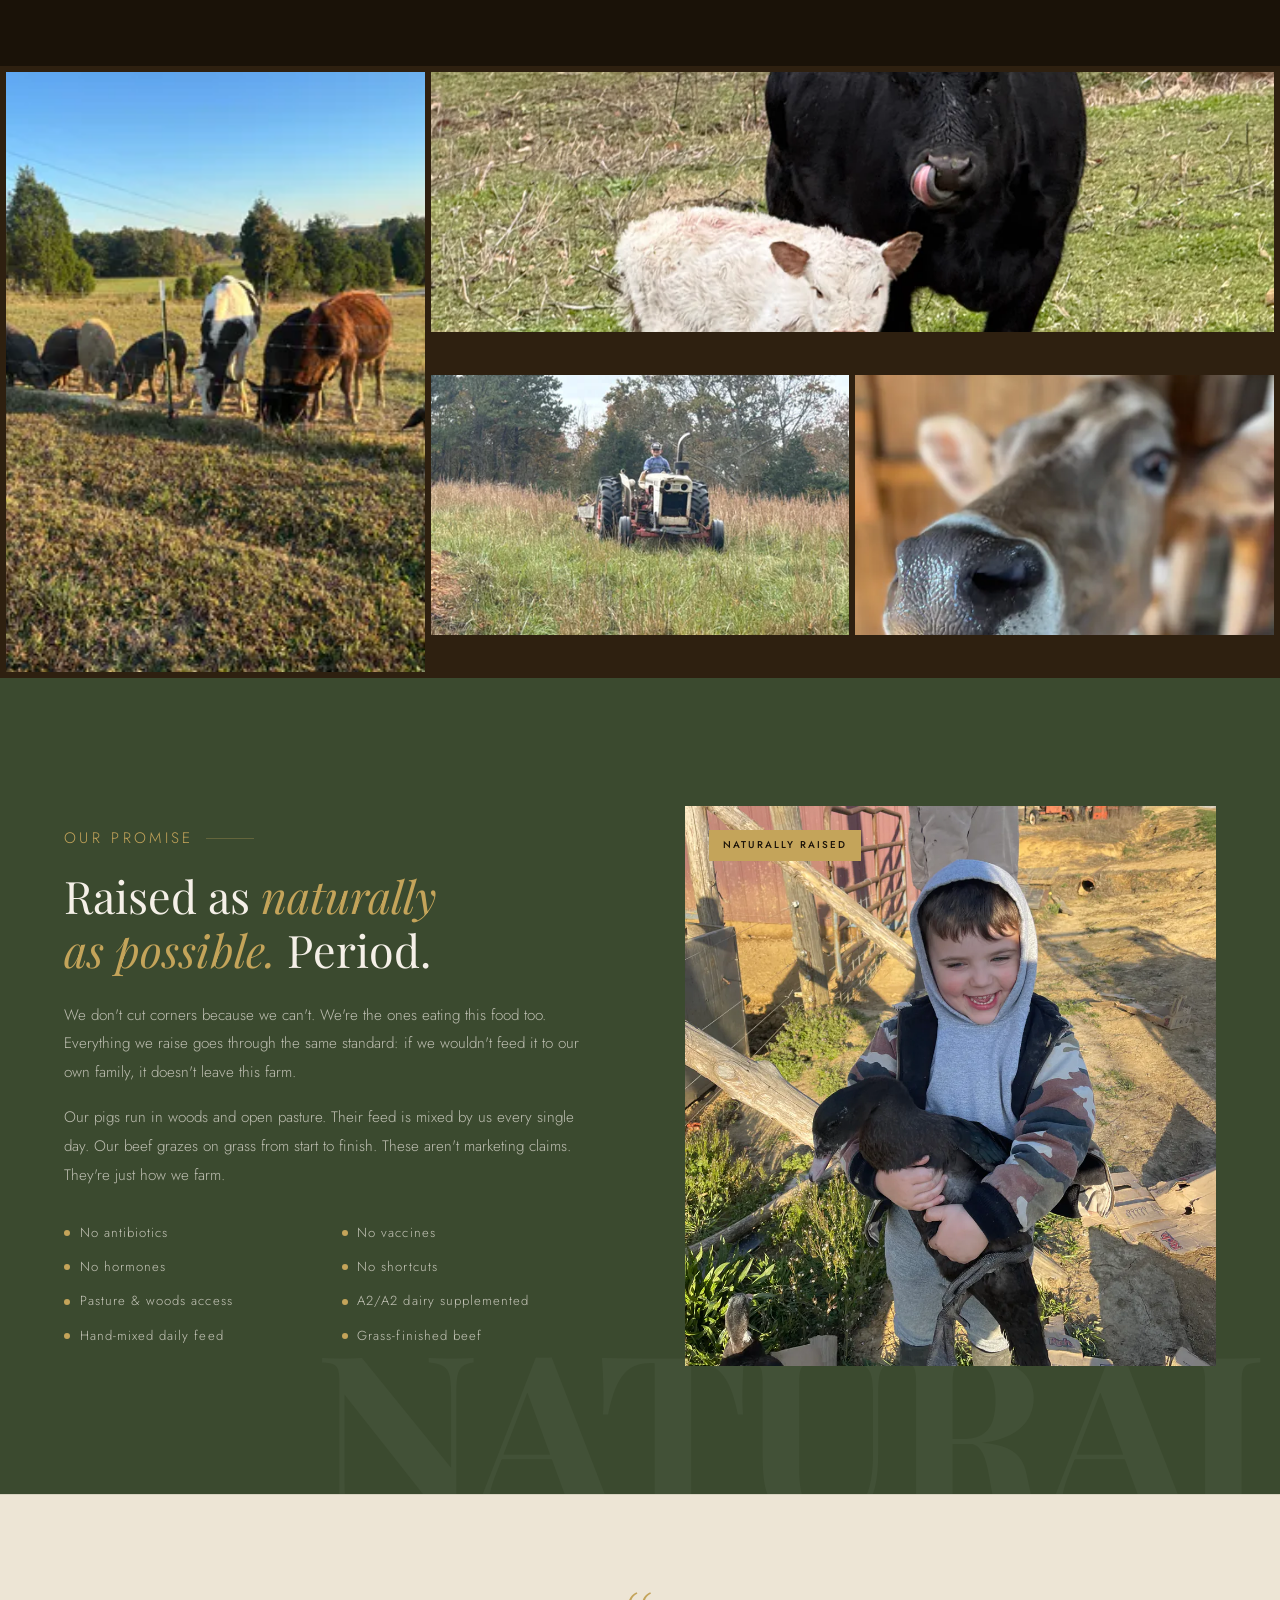
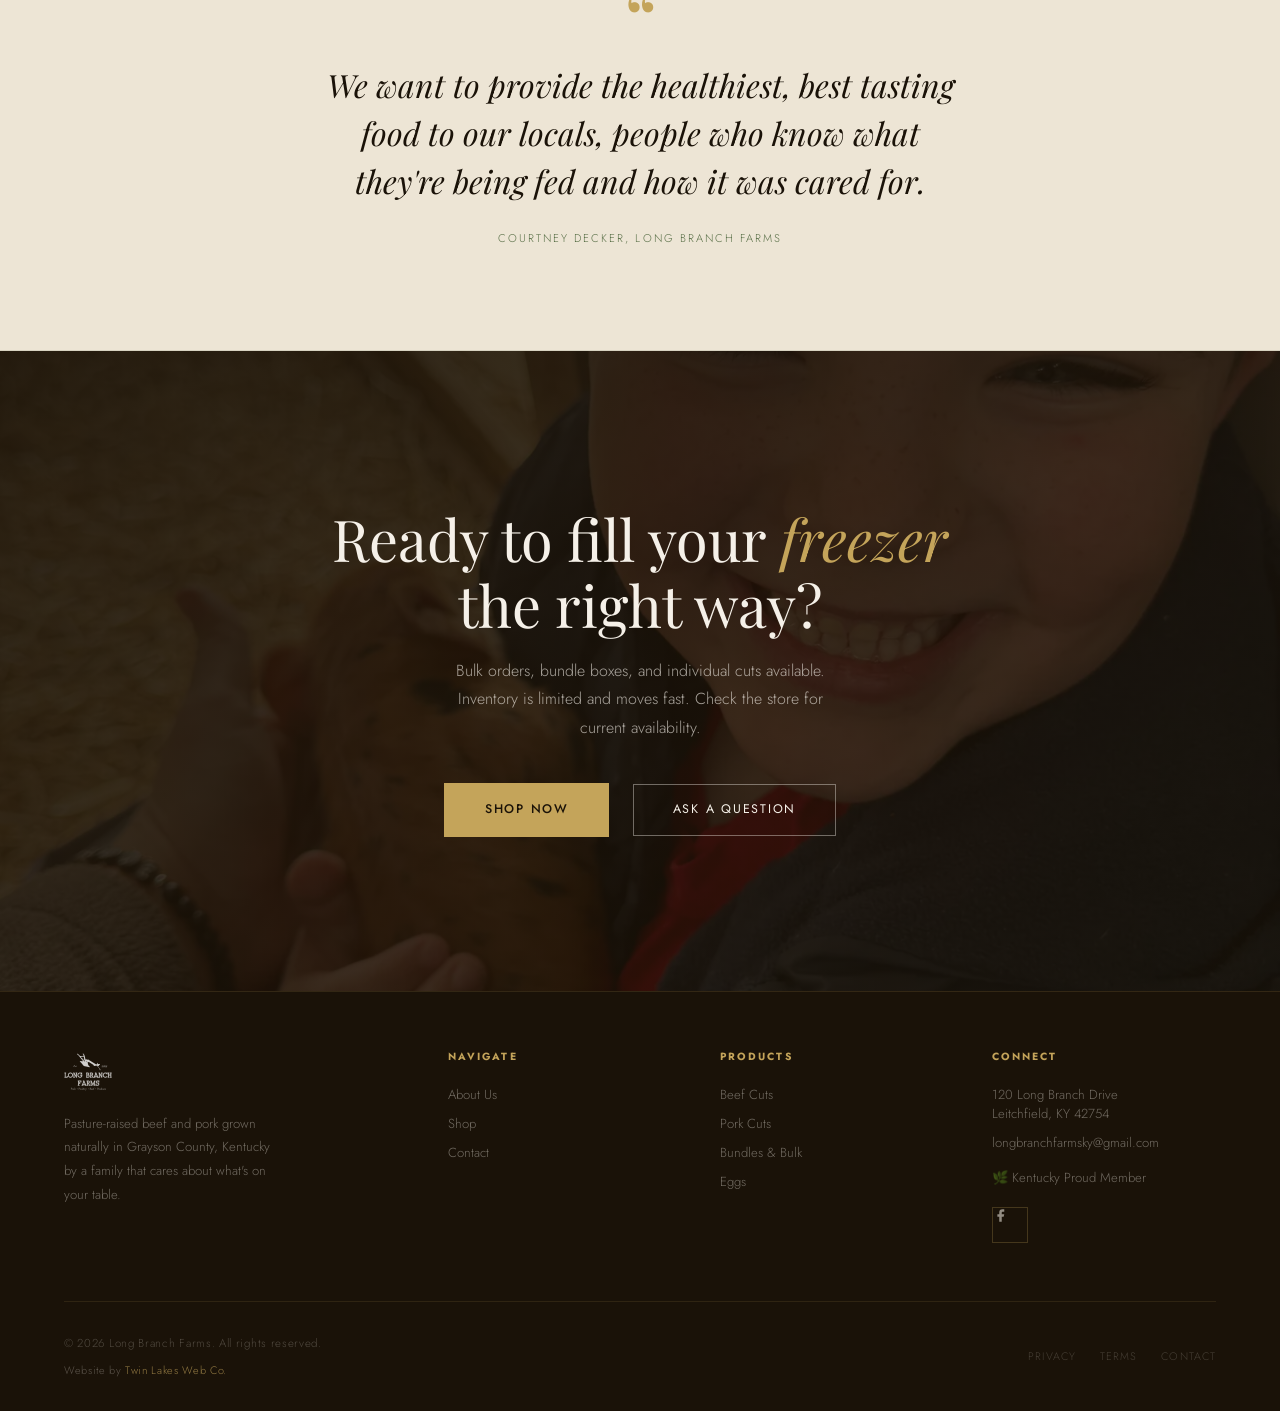
==== commit 1c407c44: "Resolve image optimization against clean routes" ====
--- a/index.html
+++ b/index.html
@@ -349,7 +349,7 @@
 
   <!-- Hero -->
   <section id="hero">
-    <div class="hero-bg" id="heroBg"></div>
+    <div class="hero-bg bg-photo-24" id="heroBg"></div>
     <div class="hero-overlay"></div>
     <div class="hero-content">
       <p class="hero-eyebrow reveal">Kentucky Proud Since 2022</p>
@@ -400,12 +400,28 @@
   <section id="story">
     <div class="story-inner">
       <div class="story-images reveal">
-        <img class="story-img-main"
-          src="images/photo-3.jpeg"
-          alt="Long Branch Farms animals on pasture" />
-        <img class="story-img-accent"
-          src="images/photo-7.jpeg"
-          alt="Farm life at Long Branch Farms" />
+        <picture>
+          <source type="image/webp"
+            srcset="images/photo-3-480.webp 480w, images/photo-3-960.webp 960w, images/photo-3-1440.webp 1440w, images/photo-3-1920.webp 1920w"
+            sizes="(max-width: 960px) 68vw, 410px" />
+          <img class="story-img-main"
+            src="images/photo-3.jpeg"
+            srcset="images/photo-3-480.jpeg 480w, images/photo-3-960.jpeg 960w, images/photo-3.jpeg 1440w, images/photo-3-1920.jpeg 1920w"
+            sizes="(max-width: 960px) 68vw, 410px"
+            width="1440" height="1080"
+            alt="Cattle crowded along a feed line in the snow while a small child in a hooded snowsuit watches from behind the fence" />
+        </picture>
+        <picture>
+          <source type="image/webp"
+            srcset="images/photo-7-480.webp 480w, images/photo-7-960.webp 960w, images/photo-7-1440.webp 1440w"
+            sizes="(max-width: 960px) 50vw, 300px" />
+          <img class="story-img-accent"
+            src="images/photo-7.jpeg"
+            srcset="images/photo-7-480.jpeg 480w, images/photo-7-960.jpeg 960w, images/photo-7.jpeg 1440w"
+            sizes="(max-width: 960px) 50vw, 300px"
+            width="1440" height="1920"
+            alt="A boy in an orange cap riding an antique Allis-Chalmers tractor with his mom at a fall tractor show" />
+        </picture>
         <span class="story-img-tag">Est. 2022</span>
       </div>
       <div class="story-text">
@@ -444,16 +460,52 @@
   <!-- Photo Strip -->
   <div class="photo-strip">
     <div class="photo-strip-item">
-      <img src="images/photo-1.jpeg" alt="Farm photo" loading="lazy" />
+      <picture>
+        <source type="image/webp"
+          srcset="images/photo-1-480.webp 480w, images/photo-1-960.webp 960w, images/photo-1-1440.webp 1440w, images/photo-1-1920.webp 1920w"
+          sizes="(max-width: 960px) 50vw, 25vw" />
+        <img src="images/photo-1.jpeg"
+          srcset="images/photo-1-480.jpeg 480w, images/photo-1-960.jpeg 960w, images/photo-1.jpeg 1440w, images/photo-1-1920.jpeg 1920w"
+          sizes="(max-width: 960px) 50vw, 25vw"
+          width="1440" height="1080" loading="lazy"
+          alt="A white-faced cow and her calf standing with the black cattle herd on a foggy winter pasture" />
+      </picture>
     </div>
     <div class="photo-strip-item">
-      <img src="images/photo-8.jpeg" alt="Farm photo" loading="lazy" />
+      <picture>
+        <source type="image/webp"
+          srcset="images/photo-8-480.webp 480w, images/photo-8-960.webp 960w, images/photo-8-1440.webp 1440w, images/photo-8-1920.webp 1920w"
+          sizes="(max-width: 960px) 50vw, 25vw" />
+        <img src="images/photo-8.jpeg"
+          srcset="images/photo-8-480.jpeg 480w, images/photo-8-960.jpeg 960w, images/photo-8.jpeg 1440w, images/photo-8-1920.jpeg 1920w"
+          sizes="(max-width: 960px) 50vw, 25vw"
+          width="1440" height="1080" loading="lazy"
+          alt="A farmer carrying a newborn white calf in from the pasture at sunset" />
+      </picture>
     </div>
     <div class="photo-strip-item">
-      <img src="images/photo-12.jpeg" alt="Farm photo" loading="lazy" />
+      <picture>
+        <source type="image/webp"
+          srcset="images/photo-12-480.webp 480w, images/photo-12-960.webp 960w, images/photo-12-1440.webp 1440w"
+          sizes="(max-width: 960px) 50vw, 25vw" />
+        <img src="images/photo-12.jpeg"
+          srcset="images/photo-12-480.jpeg 480w, images/photo-12-960.jpeg 960w, images/photo-12.jpeg 1440w"
+          sizes="(max-width: 960px) 50vw, 25vw"
+          width="1440" height="1920" loading="lazy"
+          alt="A Jersey cow leaning over her feed bucket in the barn, wearing a gray cowboy hat someone set on her head" />
+      </picture>
     </div>
     <div class="photo-strip-item">
-      <img src="images/photo-15.jpeg" alt="Farm photo" loading="lazy" />
+      <picture>
+        <source type="image/webp"
+          srcset="images/photo-15-480.webp 480w, images/photo-15-960.webp 960w, images/photo-15-1284.webp 1284w"
+          sizes="(max-width: 960px) 50vw, 25vw" />
+        <img src="images/photo-15.jpeg"
+          srcset="images/photo-15-480.jpeg 480w, images/photo-15-960.jpeg 960w, images/photo-15.jpeg 1284w"
+          sizes="(max-width: 960px) 50vw, 25vw"
+          width="1284" height="1698" loading="lazy"
+          alt="A white calf grazing in winter grass while a child in canvas coveralls reaches down to scratch its head" />
+      </picture>
     </div>
   </div>
 
@@ -610,19 +662,55 @@
   <!-- Feature Photo Grid -->
   <div class="feature-grid">
     <div class="fg-item fg-item-tall">
-      <img src="images/photo-2.jpeg" alt="Farm animals" loading="lazy" />
+      <picture>
+        <source type="image/webp"
+          srcset="images/photo-2-480.webp 480w, images/photo-2-960.webp 960w, images/photo-2-1440.webp 1440w, images/photo-2-1920.webp 1920w"
+          sizes="(max-width: 660px) 100vw, (max-width: 960px) 50vw, 33vw" />
+        <img src="images/photo-2.jpeg"
+          srcset="images/photo-2-480.jpeg 480w, images/photo-2-960.jpeg 960w, images/photo-2.jpeg 1440w, images/photo-2-1920.jpeg 1920w"
+          sizes="(max-width: 660px) 100vw, (max-width: 960px) 50vw, 33vw"
+          width="1440" height="1080" loading="lazy"
+          alt="Sheep, hogs and a dairy cow sharing a feeder along the fence line on a clear fall evening" />
+      </picture>
       <span class="fg-caption">Pasture Life</span>
     </div>
     <div class="fg-item fg-item-wide fg-item-sm">
-      <img src="images/photo-9.jpeg" alt="Farm scenery" loading="lazy" />
+      <picture>
+        <source type="image/webp"
+          srcset="images/photo-9-480.webp 480w, images/photo-9-960.webp 960w, images/photo-9-1440.webp 1440w, images/photo-9-1920.webp 1920w"
+          sizes="(max-width: 660px) 100vw, (max-width: 960px) 50vw, 66vw" />
+        <img src="images/photo-9.jpeg"
+          srcset="images/photo-9-480.jpeg 480w, images/photo-9-960.jpeg 960w, images/photo-9.jpeg 1440w, images/photo-9-1920.jpeg 1920w"
+          sizes="(max-width: 660px) 100vw, (max-width: 960px) 50vw, 66vw"
+          width="1440" height="1080" loading="lazy"
+          alt="A black cow standing over her white newborn calf in the pasture" />
+      </picture>
       <span class="fg-caption">Long Branch Land</span>
     </div>
     <div class="fg-item fg-item-sm">
-      <img src="images/photo-11.jpeg" alt="Farm animals" loading="lazy" />
+      <picture>
+        <source type="image/webp"
+          srcset="images/photo-11-480.webp 480w, images/photo-11-960.webp 960w, images/photo-11-1440.webp 1440w, images/photo-11-1920.webp 1920w"
+          sizes="(max-width: 660px) 100vw, (max-width: 960px) 50vw, 33vw" />
+        <img src="images/photo-11.jpeg"
+          srcset="images/photo-11-480.jpeg 480w, images/photo-11-960.jpeg 960w, images/photo-11.jpeg 1440w, images/photo-11-1920.jpeg 1920w"
+          sizes="(max-width: 660px) 100vw, (max-width: 960px) 50vw, 33vw"
+          width="1440" height="1080" loading="lazy"
+          alt="Bush-hogging tall grass on an old tractor at the edge of the tree line" />
+      </picture>
       <span class="fg-caption">Raised Naturally</span>
     </div>
     <div class="fg-item fg-item-sm">
-      <img src="images/photo-13.jpeg" alt="Farm life" loading="lazy" />
+      <picture>
+        <source type="image/webp"
+          srcset="images/photo-13-480.webp 480w, images/photo-13-960.webp 960w, images/photo-13-1440.webp 1440w"
+          sizes="(max-width: 660px) 100vw, (max-width: 960px) 50vw, 33vw" />
+        <img src="images/photo-13.jpeg"
+          srcset="images/photo-13-480.jpeg 480w, images/photo-13-960.jpeg 960w, images/photo-13.jpeg 1440w"
+          sizes="(max-width: 660px) 100vw, (max-width: 960px) 50vw, 33vw"
+          width="1440" height="1920" loading="lazy"
+          alt="A Jersey cow stretching her nose out for a scratch on the muzzle" />
+      </picture>
       <span class="fg-caption">Every Day</span>
     </div>
   </div>
@@ -653,7 +741,16 @@
         </ul>
       </div>
       <div class="promise-image reveal" style="transition-delay:.1s">
-        <img src="images/photo-5.jpeg" alt="Long Branch Farms animals on pasture" loading="lazy" />
+        <picture>
+          <source type="image/webp"
+            srcset="images/photo-5-480.webp 480w, images/photo-5-960.webp 960w, images/photo-5-1440.webp 1440w"
+            sizes="(max-width: 960px) 90vw, 545px" />
+          <img src="images/photo-5.jpeg"
+            srcset="images/photo-5-480.jpeg 480w, images/photo-5-960.jpeg 960w, images/photo-5.jpeg 1440w"
+            sizes="(max-width: 960px) 90vw, 545px"
+            width="1440" height="1920" loading="lazy"
+            alt="The farm's six-year-old grinning as he carries one of the ducks across the barn lot" />
+        </picture>
         <span class="promise-image-tag">Naturally Raised</span>
       </div>
     </div>
@@ -670,7 +767,7 @@
 
   <!-- CTA -->
   <section id="cta">
-    <div class="cta-bg"></div>
+    <div class="cta-bg bg-photo-6"></div>
     <div class="cta-overlay"></div>
     <div class="cta-content">
       <h2 class="reveal">Ready to fill your <em>freezer</em><br />the right way?</h2>
--- a/styles.css
+++ b/styles.css
@@ -279,10 +279,15 @@
       place-items: end;
       overflow: hidden;
     }
+    /* <picture> is only a wrapper for the WebP/JPEG choice; take it out of the
+       box tree so every layout rule still applies straight to the <img>. */
+    picture { display: contents; }
+
+    /* The photo itself comes from a .bg-photo-* class on the same element --
+       see the background photos section further down. */
     .hero-bg {
       position: absolute;
       inset: 0;
-      background-image: url('images/photo-24-background.jpeg');
       background-size: cover;
       background-position: center 30%;
       transform: scale(1.04);
@@ -819,12 +824,167 @@
       padding: clamp(6rem, 12vw, 10rem) var(--side);
       overflow: hidden;
     }
+    /* Photo comes from a .bg-photo-* class, same as .hero-bg. */
     .cta-bg {
       position: absolute;
       inset: 0;
-      background-image: url('images/photo-6.jpeg');
       background-size: cover;
       background-position: center;
+    }
+
+    /* ── BACKGROUND PHOTOS ─────────────────────────────────────── */
+    /* One class per full-bleed photo, used on .hero-bg and .cta-bg. Each has
+       three background-image lines: a plain URL for browsers with no
+       image-set() support, then the WebP-first versions. A browser uses the
+       last line it understands. Phones get the 960px render further down --
+       these backgrounds always sit under a heavy dark overlay, so there is
+       nothing to gain from sending them a larger file. */
+    .bg-photo-24 {
+      background-image: url('images/photo-24-background-1920.jpeg');
+      background-image: -webkit-image-set(
+        url('images/photo-24-background-1920.webp') type('image/webp'),
+        url('images/photo-24-background-1920.jpeg') type('image/jpeg'));
+      background-image: image-set(
+        url('images/photo-24-background-1920.webp') type('image/webp'),
+        url('images/photo-24-background-1920.jpeg') type('image/jpeg'));
+    }
+    .bg-photo-6 {
+      background-image: url('images/photo-6.jpeg');
+      background-image: -webkit-image-set(
+        url('images/photo-6-1440.webp') type('image/webp'),
+        url('images/photo-6.jpeg') type('image/jpeg'));
+      background-image: image-set(
+        url('images/photo-6-1440.webp') type('image/webp'),
+        url('images/photo-6.jpeg') type('image/jpeg'));
+    }
+    .bg-photo-11 {
+      background-image: url('images/photo-11-1920.jpeg');
+      background-image: -webkit-image-set(
+        url('images/photo-11-1920.webp') type('image/webp'),
+        url('images/photo-11-1920.jpeg') type('image/jpeg'));
+      background-image: image-set(
+        url('images/photo-11-1920.webp') type('image/webp'),
+        url('images/photo-11-1920.jpeg') type('image/jpeg'));
+    }
+    .bg-photo-18 {
+      background-image: url('images/photo-18.jpeg');
+      background-image: -webkit-image-set(
+        url('images/photo-18-1440.webp') type('image/webp'),
+        url('images/photo-18.jpeg') type('image/jpeg'));
+      background-image: image-set(
+        url('images/photo-18-1440.webp') type('image/webp'),
+        url('images/photo-18.jpeg') type('image/jpeg'));
+    }
+    .bg-photo-19 {
+      background-image: url('images/photo-19.jpeg');
+      background-image: -webkit-image-set(
+        url('images/photo-19-1440.webp') type('image/webp'),
+        url('images/photo-19.jpeg') type('image/jpeg'));
+      background-image: image-set(
+        url('images/photo-19-1440.webp') type('image/webp'),
+        url('images/photo-19.jpeg') type('image/jpeg'));
+    }
+    .bg-photo-20 {
+      background-image: url('images/photo-20.jpeg');
+      background-image: -webkit-image-set(
+        url('images/photo-20-1440.webp') type('image/webp'),
+        url('images/photo-20.jpeg') type('image/jpeg'));
+      background-image: image-set(
+        url('images/photo-20-1440.webp') type('image/webp'),
+        url('images/photo-20.jpeg') type('image/jpeg'));
+    }
+    .bg-photo-22 {
+      background-image: url('images/photo-22.jpeg');
+      background-image: -webkit-image-set(
+        url('images/photo-22-1440.webp') type('image/webp'),
+        url('images/photo-22.jpeg') type('image/jpeg'));
+      background-image: image-set(
+        url('images/photo-22-1440.webp') type('image/webp'),
+        url('images/photo-22.jpeg') type('image/jpeg'));
+    }
+    .bg-photo-25 {
+      background-image: url('images/photo-25.jpeg');
+      background-image: -webkit-image-set(
+        url('images/photo-25-1440.webp') type('image/webp'),
+        url('images/photo-25.jpeg') type('image/jpeg'));
+      background-image: image-set(
+        url('images/photo-25-1440.webp') type('image/webp'),
+        url('images/photo-25.jpeg') type('image/jpeg'));
+    }
+
+    @media (max-width: 660px) {
+      .bg-photo-24 {
+        background-image: url('images/photo-24-background-960.jpeg');
+        background-image: -webkit-image-set(
+          url('images/photo-24-background-960.webp') type('image/webp'),
+          url('images/photo-24-background-960.jpeg') type('image/jpeg'));
+        background-image: image-set(
+          url('images/photo-24-background-960.webp') type('image/webp'),
+          url('images/photo-24-background-960.jpeg') type('image/jpeg'));
+      }
+      .bg-photo-6 {
+        background-image: url('images/photo-6-960.jpeg');
+        background-image: -webkit-image-set(
+          url('images/photo-6-960.webp') type('image/webp'),
+          url('images/photo-6-960.jpeg') type('image/jpeg'));
+        background-image: image-set(
+          url('images/photo-6-960.webp') type('image/webp'),
+          url('images/photo-6-960.jpeg') type('image/jpeg'));
+      }
+      .bg-photo-11 {
+        background-image: url('images/photo-11-960.jpeg');
+        background-image: -webkit-image-set(
+          url('images/photo-11-960.webp') type('image/webp'),
+          url('images/photo-11-960.jpeg') type('image/jpeg'));
+        background-image: image-set(
+          url('images/photo-11-960.webp') type('image/webp'),
+          url('images/photo-11-960.jpeg') type('image/jpeg'));
+      }
+      .bg-photo-18 {
+        background-image: url('images/photo-18-960.jpeg');
+        background-image: -webkit-image-set(
+          url('images/photo-18-960.webp') type('image/webp'),
+          url('images/photo-18-960.jpeg') type('image/jpeg'));
+        background-image: image-set(
+          url('images/photo-18-960.webp') type('image/webp'),
+          url('images/photo-18-960.jpeg') type('image/jpeg'));
+      }
+      .bg-photo-19 {
+        background-image: url('images/photo-19-960.jpeg');
+        background-image: -webkit-image-set(
+          url('images/photo-19-960.webp') type('image/webp'),
+          url('images/photo-19-960.jpeg') type('image/jpeg'));
+        background-image: image-set(
+          url('images/photo-19-960.webp') type('image/webp'),
+          url('images/photo-19-960.jpeg') type('image/jpeg'));
+      }
+      .bg-photo-20 {
+        background-image: url('images/photo-20-960.jpeg');
+        background-image: -webkit-image-set(
+          url('images/photo-20-960.webp') type('image/webp'),
+          url('images/photo-20-960.jpeg') type('image/jpeg'));
+        background-image: image-set(
+          url('images/photo-20-960.webp') type('image/webp'),
+          url('images/photo-20-960.jpeg') type('image/jpeg'));
+      }
+      .bg-photo-22 {
+        background-image: url('images/photo-22-960.jpeg');
+        background-image: -webkit-image-set(
+          url('images/photo-22-960.webp') type('image/webp'),
+          url('images/photo-22-960.jpeg') type('image/jpeg'));
+        background-image: image-set(
+          url('images/photo-22-960.webp') type('image/webp'),
+          url('images/photo-22-960.jpeg') type('image/jpeg'));
+      }
+      .bg-photo-25 {
+        background-image: url('images/photo-25-960.jpeg');
+        background-image: -webkit-image-set(
+          url('images/photo-25-960.webp') type('image/webp'),
+          url('images/photo-25-960.jpeg') type('image/jpeg'));
+        background-image: image-set(
+          url('images/photo-25-960.webp') type('image/webp'),
+          url('images/photo-25-960.jpeg') type('image/jpeg'));
+      }
     }
     .cta-overlay {
       position: absolute;
